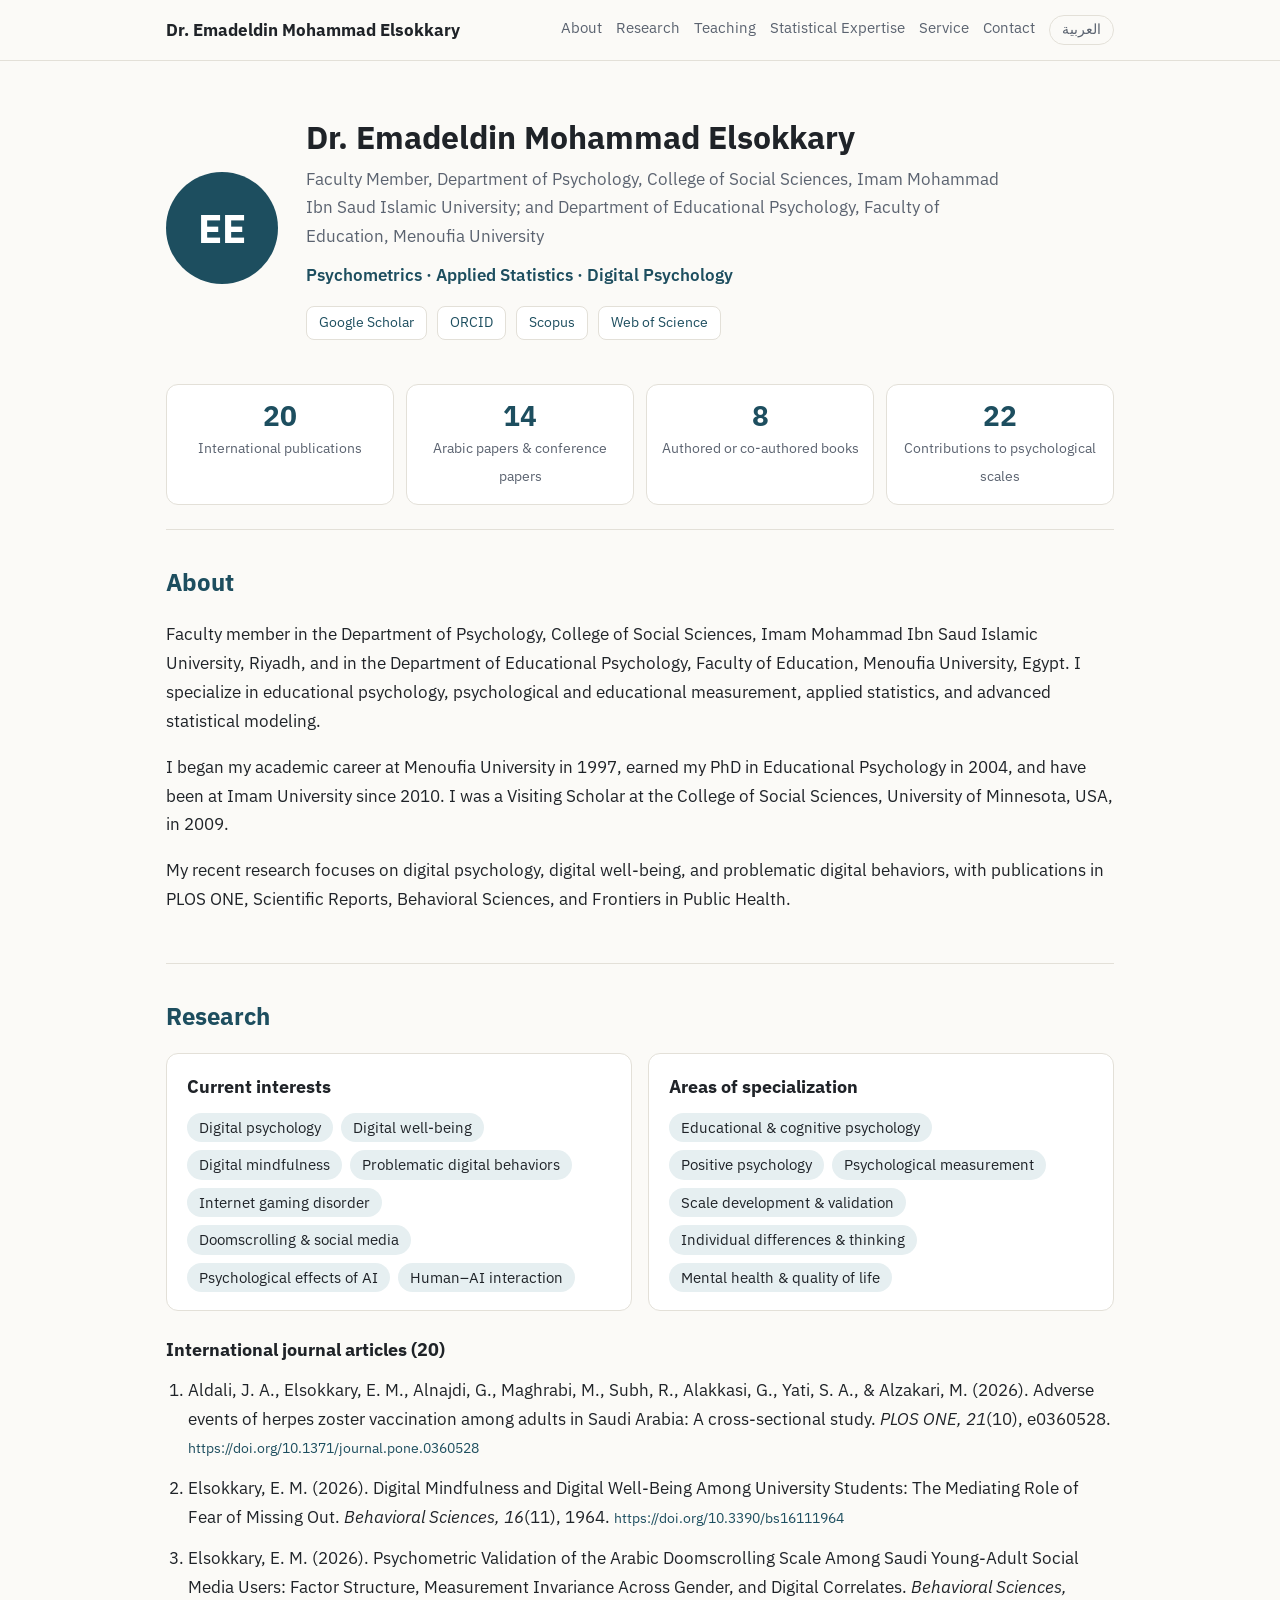
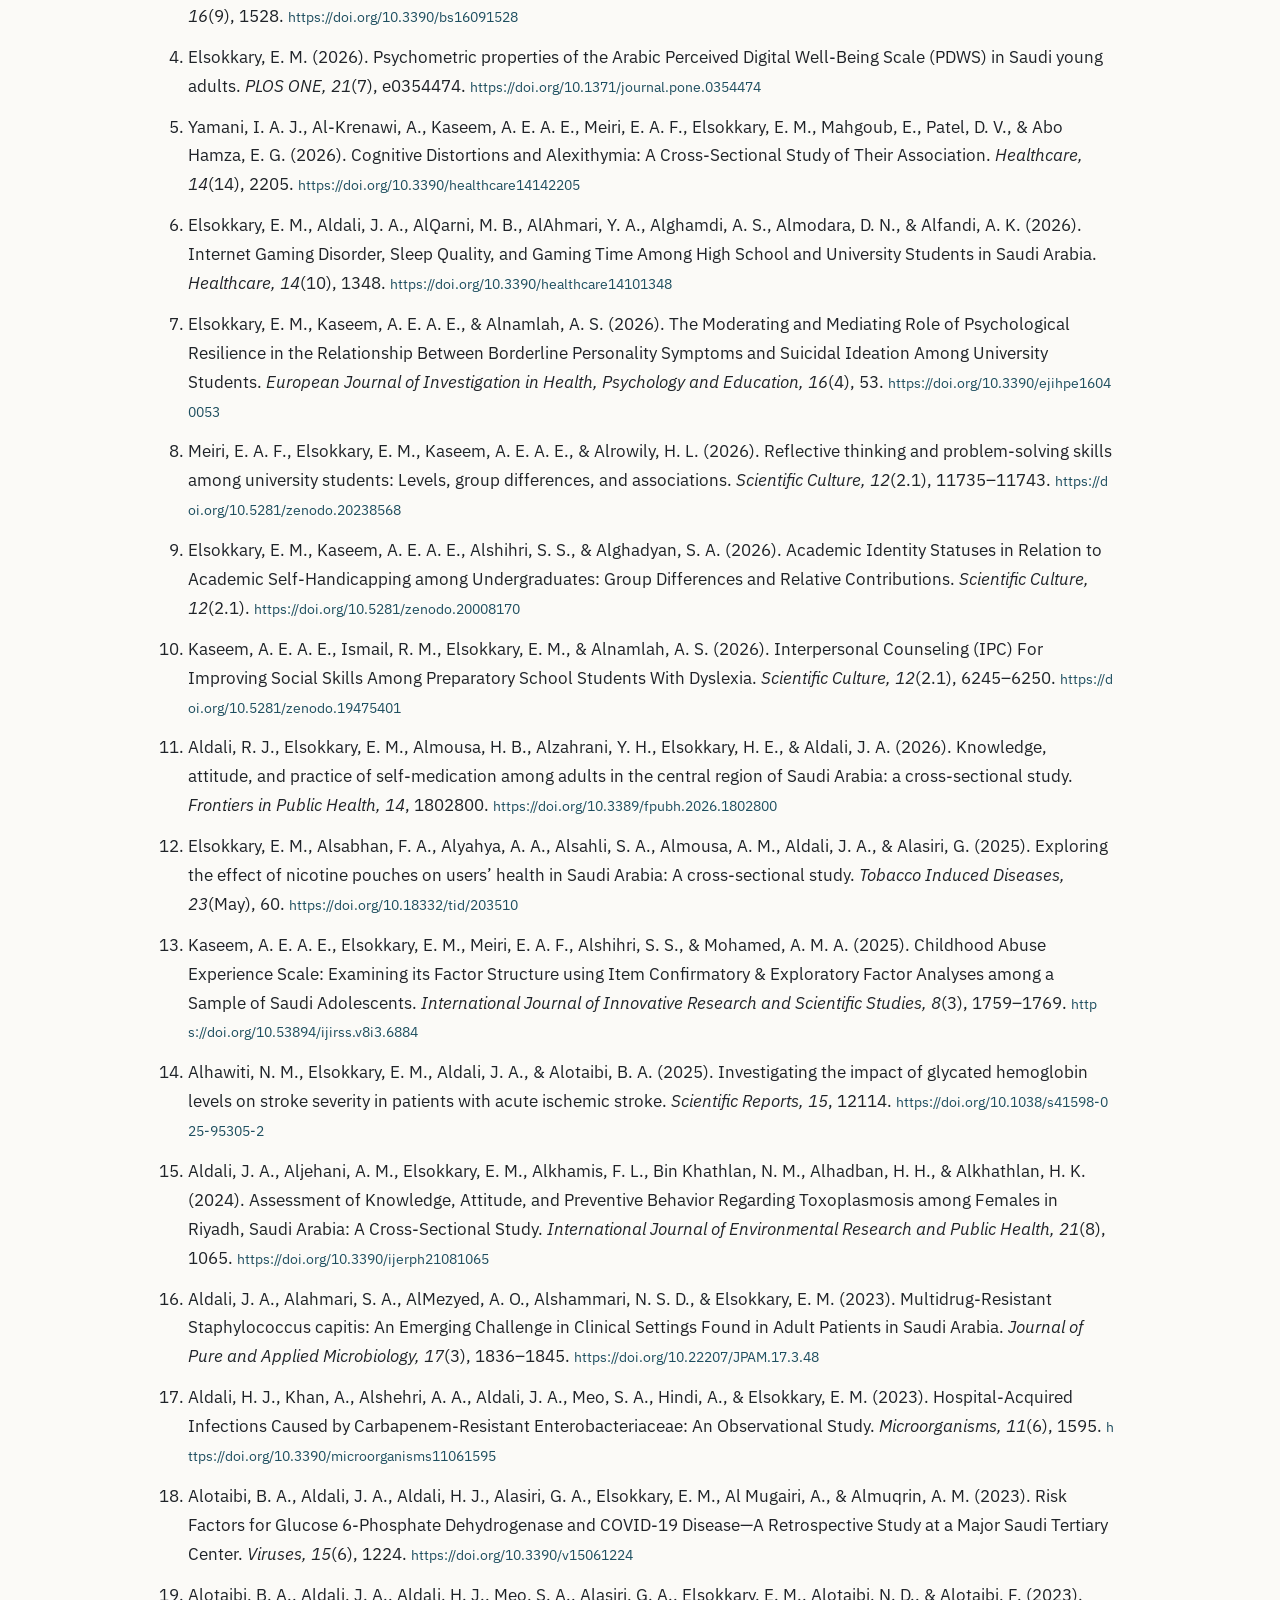
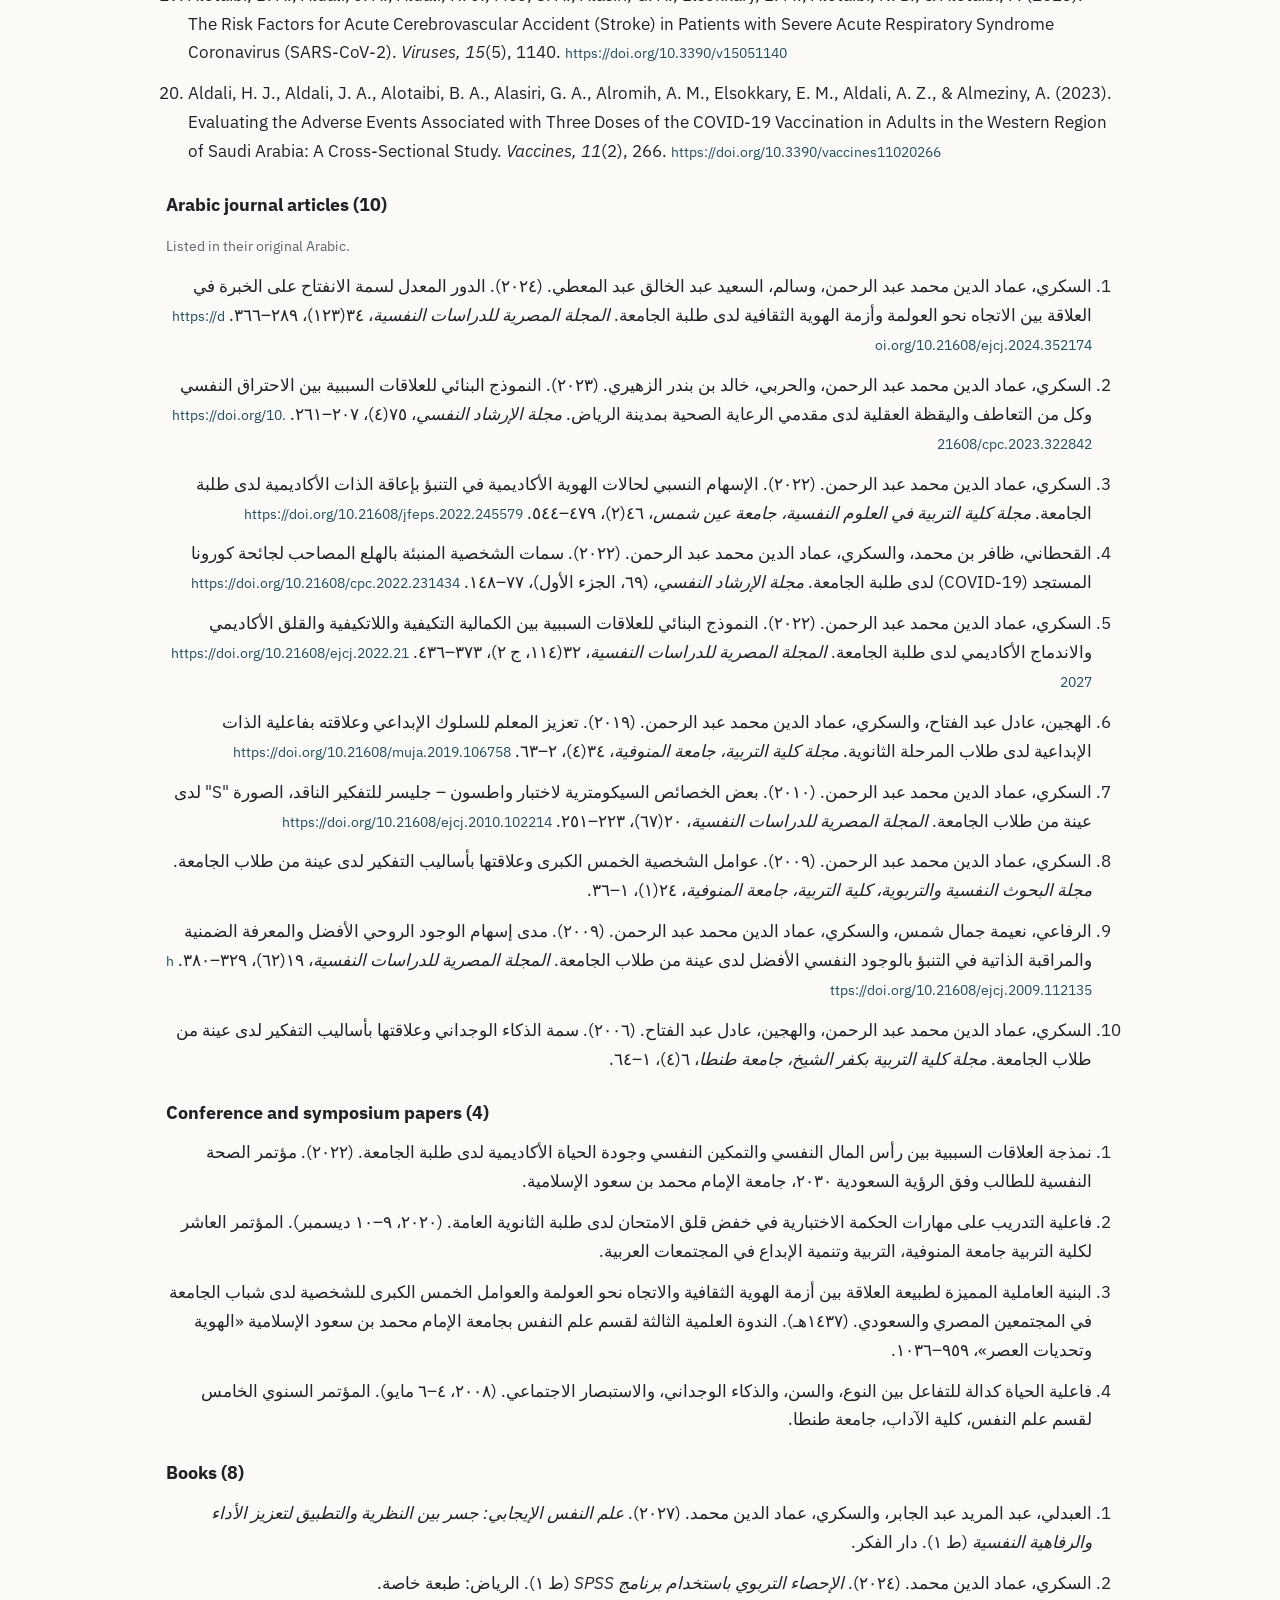
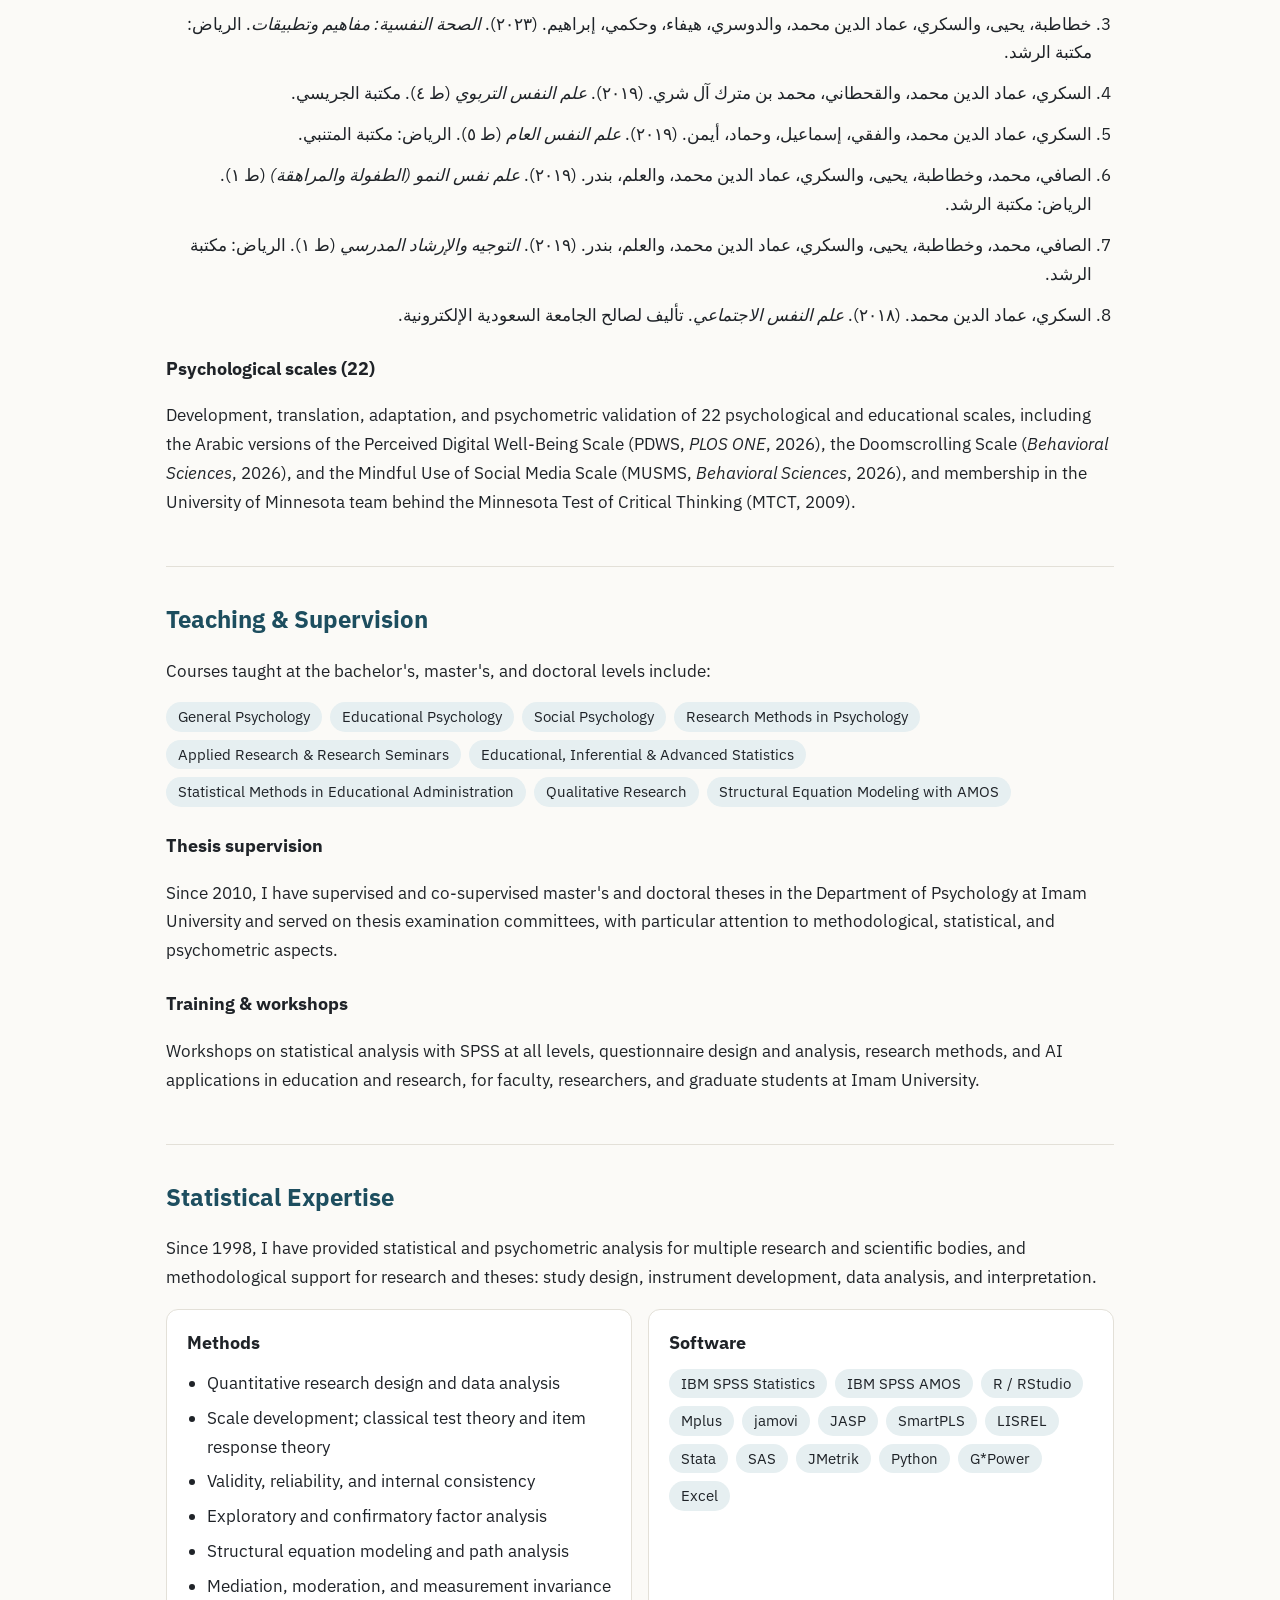
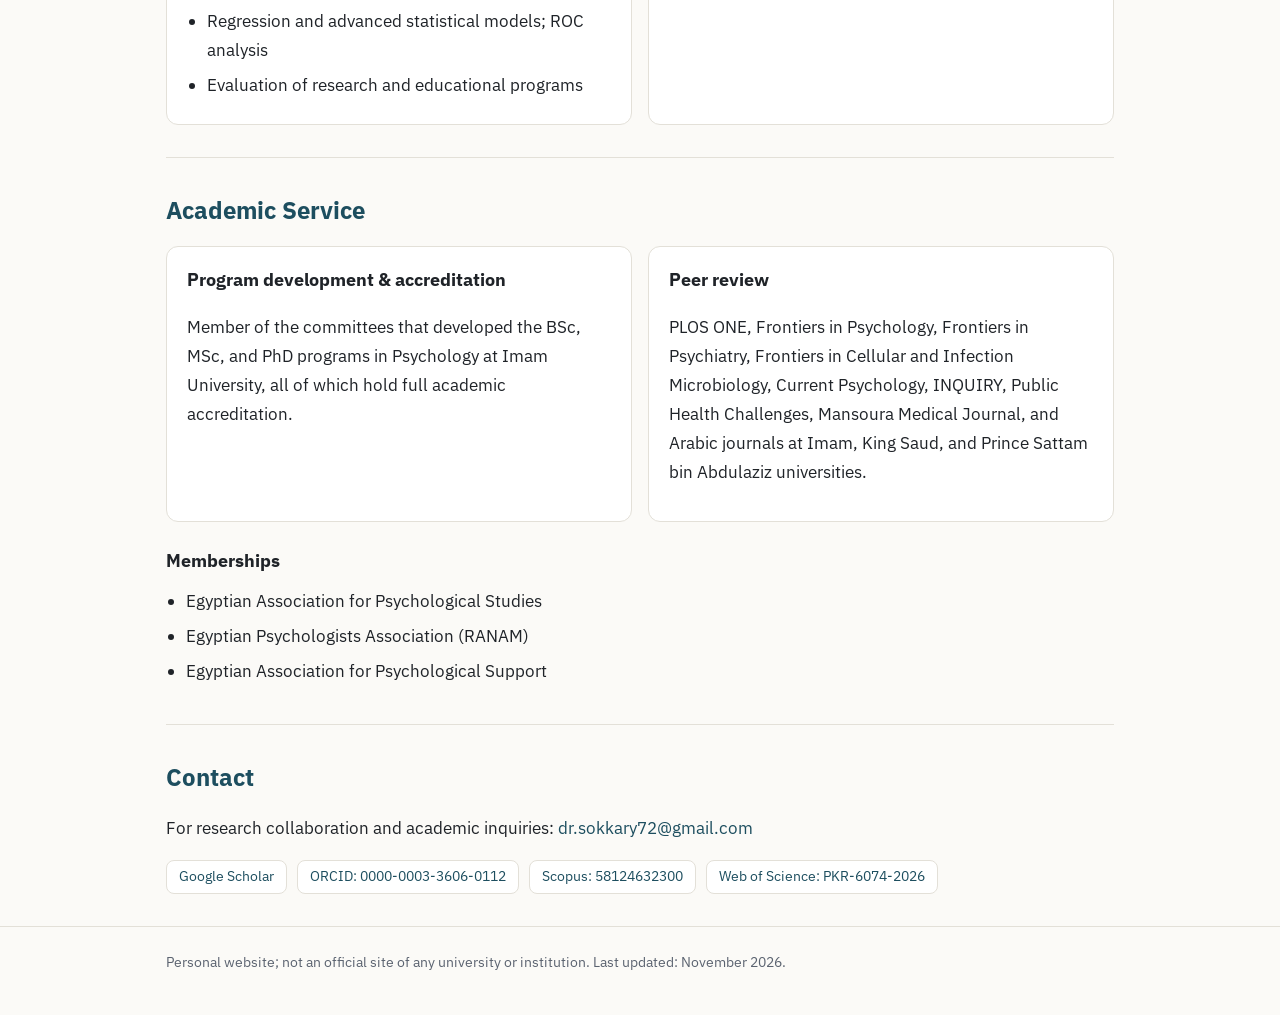
==== en/index.html @ 999bb5ce "Add files via upload" ====
<!doctype html>
<html lang="en" dir="ltr">
<head>
<meta charset="utf-8">
<meta name="viewport" content="width=device-width, initial-scale=1">
<title>Dr. Emadeldin Mohammad Elsokkary</title>
<meta name="description" content="Personal academic website of Dr. Emadeldin Mohammad Elsokkary: psychometrics, applied statistics, and digital psychology.">
<link rel="alternate" hreflang="ar" href="../">
<link rel="preconnect" href="https://fonts.googleapis.com">
<link rel="preconnect" href="https://fonts.gstatic.com" crossorigin>
<link href="https://fonts.googleapis.com/css2?family=IBM+Plex+Sans:wght@400;600;700&family=IBM+Plex+Sans+Arabic:wght@400;600;700&display=swap" rel="stylesheet">
<link rel="stylesheet" href="../assets/style.css">
</head>
<body>

<header class="site">
  <div class="wrap">
    <a class="brand" href="#">Dr. Emadeldin Mohammad Elsokkary</a>
    <nav class="main">
      <a href="#about">About</a>
      <a href="#research">Research</a>
      <a href="#teaching">Teaching</a>
      <a href="#stats">Statistical Expertise</a>
      <a href="#service">Service</a>
      <a href="#contact">Contact</a>
      <a class="lang" href="../" hreflang="ar" lang="ar">العربية</a>
    </nav>
  </div>
</header>

<main class="wrap">

<div class="hero">
  <div class="mono" aria-hidden="true">EE</div>
  <div>
    <h1>Dr. Emadeldin Mohammad Elsokkary</h1>
    <p class="role">Faculty Member, Department of Psychology, College of Social Sciences, Imam Mohammad Ibn Saud Islamic University; and Department of Educational Psychology, Faculty of Education, Menoufia University</p>
    <p class="tag">Psychometrics · Applied Statistics · Digital Psychology</p>
    <div class="ids">
      <a href="https://scholar.google.com/citations?user=4qAH4_YAAAAJ" target="_blank" rel="noopener">Google Scholar</a>
      <a href="https://orcid.org/0000-0003-3606-0112" target="_blank" rel="noopener">ORCID</a>
      <a href="https://www.scopus.com/authid/detail.uri?authorId=58124632300" target="_blank" rel="noopener">Scopus</a>
      <a href="https://www.webofscience.com/wos/author/record/PKR-6074-2026" target="_blank" rel="noopener">Web of Science</a>
    </div>
  </div>
</div>

<div class="stats">
  <div class="stat"><b>20</b><span>International publications</span></div>
  <div class="stat"><b>14</b><span>Arabic papers &amp; conference papers</span></div>
  <div class="stat"><b>8</b><span>Authored or co-authored books</span></div>
  <div class="stat"><b>22</b><span>Contributions to psychological scales</span></div>
</div>

<section id="about">
  <h2>About</h2>
  <p>Faculty member in the Department of Psychology, College of Social Sciences, Imam Mohammad Ibn Saud Islamic University, Riyadh, and in the Department of Educational Psychology, Faculty of Education, Menoufia University, Egypt. I specialize in educational psychology, psychological and educational measurement, applied statistics, and advanced statistical modeling.</p>
  <p>I began my academic career at Menoufia University in 1997, earned my PhD in Educational Psychology in 2004, and have been at Imam University since 2010. I was a Visiting Scholar at the College of Social Sciences, University of Minnesota, USA, in 2009.</p>
  <p>My recent research focuses on digital psychology, digital well-being, and problematic digital behaviors, with publications in PLOS ONE, Scientific Reports, Behavioral Sciences, and Frontiers in Public Health.</p>
</section>

<section id="research">
  <h2>Research</h2>
  <div class="grid2">
    <div class="card">
      <h3 style="margin-top:0">Current interests</h3>
      <ul class="chips">
        <li>Digital psychology</li><li>Digital well-being</li><li>Digital mindfulness</li><li>Problematic digital behaviors</li><li>Internet gaming disorder</li><li>Doomscrolling &amp; social media</li><li>Psychological effects of AI</li><li>Human–AI interaction</li>
      </ul>
    </div>
    <div class="card">
      <h3 style="margin-top:0">Areas of specialization</h3>
      <ul class="chips">
        <li>Educational &amp; cognitive psychology</li><li>Positive psychology</li><li>Psychological measurement</li><li>Scale development &amp; validation</li><li>Individual differences &amp; thinking</li><li>Mental health &amp; quality of life</li>
      </ul>
    </div>
  </div>

  <h3>International journal articles (20)</h3>
  <ol class="pubs ltr" lang="en">
    <li>Aldali, J. A., Elsokkary, E. M., Alnajdi, G., Maghrabi, M., Subh, R., Alakkasi, G., Yati, S. A., &amp; Alzakari, M. (2026). Adverse events of herpes zoster vaccination among adults in Saudi Arabia: A cross-sectional study. <i>PLOS ONE, 21</i>(10), e0360528. <a class="doi" href="https://doi.org/10.1371/journal.pone.0360528">https://doi.org/10.1371/journal.pone.0360528</a></li>
    <li>Elsokkary, E. M. (2026). Digital Mindfulness and Digital Well-Being Among University Students: The Mediating Role of Fear of Missing Out. <i>Behavioral Sciences, 16</i>(11), 1964. <a class="doi" href="https://doi.org/10.3390/bs16111964">https://doi.org/10.3390/bs16111964</a></li>
    <li>Elsokkary, E. M. (2026). Psychometric Validation of the Arabic Doomscrolling Scale Among Saudi Young-Adult Social Media Users: Factor Structure, Measurement Invariance Across Gender, and Digital Correlates. <i>Behavioral Sciences, 16</i>(9), 1528. <a class="doi" href="https://doi.org/10.3390/bs16091528">https://doi.org/10.3390/bs16091528</a></li>
    <li>Elsokkary, E. M. (2026). Psychometric properties of the Arabic Perceived Digital Well-Being Scale (PDWS) in Saudi young adults. <i>PLOS ONE, 21</i>(7), e0354474. <a class="doi" href="https://doi.org/10.1371/journal.pone.0354474">https://doi.org/10.1371/journal.pone.0354474</a></li>
    <li>Yamani, I. A. J., Al-Krenawi, A., Kaseem, A. E. A. E., Meiri, E. A. F., Elsokkary, E. M., Mahgoub, E., Patel, D. V., &amp; Abo Hamza, E. G. (2026). Cognitive Distortions and Alexithymia: A Cross-Sectional Study of Their Association. <i>Healthcare, 14</i>(14), 2205. <a class="doi" href="https://doi.org/10.3390/healthcare14142205">https://doi.org/10.3390/healthcare14142205</a></li>
    <li>Elsokkary, E. M., Aldali, J. A., AlQarni, M. B., AlAhmari, Y. A., Alghamdi, A. S., Almodara, D. N., &amp; Alfandi, A. K. (2026). Internet Gaming Disorder, Sleep Quality, and Gaming Time Among High School and University Students in Saudi Arabia. <i>Healthcare, 14</i>(10), 1348. <a class="doi" href="https://doi.org/10.3390/healthcare14101348">https://doi.org/10.3390/healthcare14101348</a></li>
    <li>Elsokkary, E. M., Kaseem, A. E. A. E., &amp; Alnamlah, A. S. (2026). The Moderating and Mediating Role of Psychological Resilience in the Relationship Between Borderline Personality Symptoms and Suicidal Ideation Among University Students. <i>European Journal of Investigation in Health, Psychology and Education, 16</i>(4), 53. <a class="doi" href="https://doi.org/10.3390/ejihpe16040053">https://doi.org/10.3390/ejihpe16040053</a></li>
    <li>Meiri, E. A. F., Elsokkary, E. M., Kaseem, A. E. A. E., &amp; Alrowily, H. L. (2026). Reflective thinking and problem-solving skills among university students: Levels, group differences, and associations. <i>Scientific Culture, 12</i>(2.1), 11735–11743. <a class="doi" href="https://doi.org/10.5281/zenodo.20238568">https://doi.org/10.5281/zenodo.20238568</a></li>
    <li>Elsokkary, E. M., Kaseem, A. E. A. E., Alshihri, S. S., &amp; Alghadyan, S. A. (2026). Academic Identity Statuses in Relation to Academic Self-Handicapping among Undergraduates: Group Differences and Relative Contributions. <i>Scientific Culture, 12</i>(2.1). <a class="doi" href="https://doi.org/10.5281/zenodo.20008170">https://doi.org/10.5281/zenodo.20008170</a></li>
    <li>Kaseem, A. E. A. E., Ismail, R. M., Elsokkary, E. M., &amp; Alnamlah, A. S. (2026). Interpersonal Counseling (IPC) For Improving Social Skills Among Preparatory School Students With Dyslexia. <i>Scientific Culture, 12</i>(2.1), 6245–6250. <a class="doi" href="https://doi.org/10.5281/zenodo.19475401">https://doi.org/10.5281/zenodo.19475401</a></li>
    <li>Aldali, R. J., Elsokkary, E. M., Almousa, H. B., Alzahrani, Y. H., Elsokkary, H. E., &amp; Aldali, J. A. (2026). Knowledge, attitude, and practice of self-medication among adults in the central region of Saudi Arabia: a cross-sectional study. <i>Frontiers in Public Health, 14</i>, 1802800. <a class="doi" href="https://doi.org/10.3389/fpubh.2026.1802800">https://doi.org/10.3389/fpubh.2026.1802800</a></li>
    <li>Elsokkary, E. M., Alsabhan, F. A., Alyahya, A. A., Alsahli, S. A., Almousa, A. M., Aldali, J. A., &amp; Alasiri, G. (2025). Exploring the effect of nicotine pouches on users’ health in Saudi Arabia: A cross-sectional study. <i>Tobacco Induced Diseases, 23</i>(May), 60. <a class="doi" href="https://doi.org/10.18332/tid/203510">https://doi.org/10.18332/tid/203510</a></li>
    <li>Kaseem, A. E. A. E., Elsokkary, E. M., Meiri, E. A. F., Alshihri, S. S., &amp; Mohamed, A. M. A. (2025). Childhood Abuse Experience Scale: Examining its Factor Structure using Item Confirmatory &amp; Exploratory Factor Analyses among a Sample of Saudi Adolescents. <i>International Journal of Innovative Research and Scientific Studies, 8</i>(3), 1759–1769. <a class="doi" href="https://doi.org/10.53894/ijirss.v8i3.6884">https://doi.org/10.53894/ijirss.v8i3.6884</a></li>
    <li>Alhawiti, N. M., Elsokkary, E. M., Aldali, J. A., &amp; Alotaibi, B. A. (2025). Investigating the impact of glycated hemoglobin levels on stroke severity in patients with acute ischemic stroke. <i>Scientific Reports, 15</i>, 12114. <a class="doi" href="https://doi.org/10.1038/s41598-025-95305-2">https://doi.org/10.1038/s41598-025-95305-2</a></li>
    <li>Aldali, J. A., Aljehani, A. M., Elsokkary, E. M., Alkhamis, F. L., Bin Khathlan, N. M., Alhadban, H. H., &amp; Alkhathlan, H. K. (2024). Assessment of Knowledge, Attitude, and Preventive Behavior Regarding Toxoplasmosis among Females in Riyadh, Saudi Arabia: A Cross-Sectional Study. <i>International Journal of Environmental Research and Public Health, 21</i>(8), 1065. <a class="doi" href="https://doi.org/10.3390/ijerph21081065">https://doi.org/10.3390/ijerph21081065</a></li>
    <li>Aldali, J. A., Alahmari, S. A., AlMezyed, A. O., Alshammari, N. S. D., &amp; Elsokkary, E. M. (2023). Multidrug-Resistant Staphylococcus capitis: An Emerging Challenge in Clinical Settings Found in Adult Patients in Saudi Arabia. <i>Journal of Pure and Applied Microbiology, 17</i>(3), 1836–1845. <a class="doi" href="https://doi.org/10.22207/JPAM.17.3.48">https://doi.org/10.22207/JPAM.17.3.48</a></li>
    <li>Aldali, H. J., Khan, A., Alshehri, A. A., Aldali, J. A., Meo, S. A., Hindi, A., &amp; Elsokkary, E. M. (2023). Hospital-Acquired Infections Caused by Carbapenem-Resistant Enterobacteriaceae: An Observational Study. <i>Microorganisms, 11</i>(6), 1595. <a class="doi" href="https://doi.org/10.3390/microorganisms11061595">https://doi.org/10.3390/microorganisms11061595</a></li>
    <li>Alotaibi, B. A., Aldali, J. A., Aldali, H. J., Alasiri, G. A., Elsokkary, E. M., Al Mugairi, A., &amp; Almuqrin, A. M. (2023). Risk Factors for Glucose 6-Phosphate Dehydrogenase and COVID-19 Disease—A Retrospective Study at a Major Saudi Tertiary Center. <i>Viruses, 15</i>(6), 1224. <a class="doi" href="https://doi.org/10.3390/v15061224">https://doi.org/10.3390/v15061224</a></li>
    <li>Alotaibi, B. A., Aldali, J. A., Aldali, H. J., Meo, S. A., Alasiri, G. A., Elsokkary, E. M., Alotaibi, N. D., &amp; Alotaibi, F. (2023). The Risk Factors for Acute Cerebrovascular Accident (Stroke) in Patients with Severe Acute Respiratory Syndrome Coronavirus (SARS-CoV-2). <i>Viruses, 15</i>(5), 1140. <a class="doi" href="https://doi.org/10.3390/v15051140">https://doi.org/10.3390/v15051140</a></li>
    <li>Aldali, H. J., Aldali, J. A., Alotaibi, B. A., Alasiri, G. A., Alromih, A. M., Elsokkary, E. M., Aldali, A. Z., &amp; Almeziny, A. (2023). Evaluating the Adverse Events Associated with Three Doses of the COVID-19 Vaccination in Adults in the Western Region of Saudi Arabia: A Cross-Sectional Study. <i>Vaccines, 11</i>(2), 266. <a class="doi" href="https://doi.org/10.3390/vaccines11020266">https://doi.org/10.3390/vaccines11020266</a></li>
  </ol>

  <h3>Arabic journal articles (10)</h3>
  <p class="note">Listed in their original Arabic.</p>
  <ol class="pubs rtl" lang="ar" dir="rtl">
    <li>السكري، عماد الدين محمد عبد الرحمن، وسالم، السعيد عبد الخالق عبد المعطي. (٢٠٢٤). الدور المعدل لسمة الانفتاح على الخبرة في العلاقة بين الاتجاه نحو العولمة وأزمة الهوية الثقافية لدى طلبة الجامعة. <i>المجلة المصرية للدراسات النفسية</i>، ٣٤(١٢٣)، ٢٨٩–٣٦٦. <a class="doi" href="https://doi.org/10.21608/ejcj.2024.352174">https://doi.org/10.21608/ejcj.2024.352174</a></li>
    <li>السكري، عماد الدين محمد عبد الرحمن، والحربي، خالد بن بندر الزهيري. (٢٠٢٣). النموذج البنائي للعلاقات السببية بين الاحتراق النفسي وكل من التعاطف واليقظة العقلية لدى مقدمي الرعاية الصحية بمدينة الرياض. <i>مجلة الإرشاد النفسي</i>، ٧٥(٤)، ٢٠٧–٢٦١. <a class="doi" href="https://doi.org/10.21608/cpc.2023.322842">https://doi.org/10.21608/cpc.2023.322842</a></li>
    <li>السكري، عماد الدين محمد عبد الرحمن. (٢٠٢٢). الإسهام النسبي لحالات الهوية الأكاديمية في التنبؤ بإعاقة الذات الأكاديمية لدى طلبة الجامعة. <i>مجلة كلية التربية في العلوم النفسية، جامعة عين شمس</i>، ٤٦(٢)، ٤٧٩–٥٤٤. <a class="doi" href="https://doi.org/10.21608/jfeps.2022.245579">https://doi.org/10.21608/jfeps.2022.245579</a></li>
    <li>القحطاني، ظافر بن محمد، والسكري، عماد الدين محمد عبد الرحمن. (٢٠٢٢). سمات الشخصية المنبئة بالهلع المصاحب لجائحة كورونا المستجد (COVID-19) لدى طلبة الجامعة. <i>مجلة الإرشاد النفسي</i>، (٦٩، الجزء الأول)، ٧٧–١٤٨. <a class="doi" href="https://doi.org/10.21608/cpc.2022.231434">https://doi.org/10.21608/cpc.2022.231434</a></li>
    <li>السكري، عماد الدين محمد عبد الرحمن. (٢٠٢٢). النموذج البنائي للعلاقات السببية بين الكمالية التكيفية واللاتكيفية والقلق الأكاديمي والاندماج الأكاديمي لدى طلبة الجامعة. <i>المجلة المصرية للدراسات النفسية</i>، ٣٢(١١٤، ج ٢)، ٣٧٣–٤٣٦. <a class="doi" href="https://doi.org/10.21608/ejcj.2022.212027">https://doi.org/10.21608/ejcj.2022.212027</a></li>
    <li>الهجين، عادل عبد الفتاح، والسكري، عماد الدين محمد عبد الرحمن. (٢٠١٩). تعزيز المعلم للسلوك الإبداعي وعلاقته بفاعلية الذات الإبداعية لدى طلاب المرحلة الثانوية. <i>مجلة كلية التربية، جامعة المنوفية</i>، ٣٤(٤)، ٢–٦٣. <a class="doi" href="https://doi.org/10.21608/muja.2019.106758">https://doi.org/10.21608/muja.2019.106758</a></li>
    <li>السكري، عماد الدين محمد عبد الرحمن. (٢٠١٠). بعض الخصائص السيكومترية لاختبار واطسون – جليسر للتفكير الناقد، الصورة "S" لدى عينة من طلاب الجامعة. <i>المجلة المصرية للدراسات النفسية</i>، ٢٠(٦٧)، ٢٢٣–٢٥١. <a class="doi" href="https://doi.org/10.21608/ejcj.2010.102214">https://doi.org/10.21608/ejcj.2010.102214</a></li>
    <li>السكري، عماد الدين محمد عبد الرحمن. (٢٠٠٩). عوامل الشخصية الخمس الكبرى وعلاقتها بأساليب التفكير لدى عينة من طلاب الجامعة. <i>مجلة البحوث النفسية والتربوية، كلية التربية، جامعة المنوفية</i>، ٢٤(١)، ١–٣٦.</li>
    <li>الرفاعي، نعيمة جمال شمس، والسكري، عماد الدين محمد عبد الرحمن. (٢٠٠٩). مدى إسهام الوجود الروحي الأفضل والمعرفة الضمنية والمراقبة الذاتية في التنبؤ بالوجود النفسي الأفضل لدى عينة من طلاب الجامعة. <i>المجلة المصرية للدراسات النفسية</i>، ١٩(٦٢)، ٣٢٩–٣٨٠. <a class="doi" href="https://doi.org/10.21608/ejcj.2009.112135">https://doi.org/10.21608/ejcj.2009.112135</a></li>
    <li>السكري، عماد الدين محمد عبد الرحمن، والهجين، عادل عبد الفتاح. (٢٠٠٦). سمة الذكاء الوجداني وعلاقتها بأساليب التفكير لدى عينة من طلاب الجامعة. <i>مجلة كلية التربية بكفر الشيخ، جامعة طنطا</i>، ٦(٤)، ١–٦٤.</li>
  </ol>

  <h3>Conference and symposium papers (4)</h3>
  <ol class="pubs rtl" lang="ar" dir="rtl">
    <li>نمذجة العلاقات السببية بين رأس المال النفسي والتمكين النفسي وجودة الحياة الأكاديمية لدى طلبة الجامعة. (٢٠٢٢). مؤتمر الصحة النفسية للطالب وفق الرؤية السعودية ٢٠٣٠، جامعة الإمام محمد بن سعود الإسلامية.</li>
    <li>فاعلية التدريب على مهارات الحكمة الاختبارية في خفض قلق الامتحان لدى طلبة الثانوية العامة. (٢٠٢٠، ٩–١٠ ديسمبر). المؤتمر العاشر لكلية التربية جامعة المنوفية، التربية وتنمية الإبداع في المجتمعات العربية.</li>
    <li>البنية العاملية المميزة لطبيعة العلاقة بين أزمة الهوية الثقافية والاتجاه نحو العولمة والعوامل الخمس الكبرى للشخصية لدى شباب الجامعة في المجتمعين المصري والسعودي. (١٤٣٧هـ). الندوة العلمية الثالثة لقسم علم النفس بجامعة الإمام محمد بن سعود الإسلامية «الهوية وتحديات العصر»، ٩٥٩–١٠٣٦.</li>
    <li>فاعلية الحياة كدالة للتفاعل بين النوع، والسن، والذكاء الوجداني، والاستبصار الاجتماعي. (٢٠٠٨، ٤–٦ مايو). المؤتمر السنوي الخامس لقسم علم النفس، كلية الآداب، جامعة طنطا.</li>
  </ol>

  <h3>Books (8)</h3>
  <ol class="pubs rtl" lang="ar" dir="rtl">
    <li>العبدلي، عبد المريد عبد الجابر، والسكري، عماد الدين محمد. (٢٠٢٧). <i>علم النفس الإيجابي: جسر بين النظرية والتطبيق لتعزيز الأداء والرفاهية النفسية</i> (ط ١). دار الفكر.</li>
    <li>السكري، عماد الدين محمد. (٢٠٢٤). <i>الإحصاء التربوي باستخدام برنامج SPSS</i> (ط ١). الرياض: طبعة خاصة.</li>
    <li>خطاطبة، يحيى، والسكري، عماد الدين محمد، والدوسري، هيفاء، وحكمي، إبراهيم. (٢٠٢٣). <i>الصحة النفسية: مفاهيم وتطبيقات</i>. الرياض: مكتبة الرشد.</li>
    <li>السكري، عماد الدين محمد، والقحطاني، محمد بن مترك آل شري. (٢٠١٩). <i>علم النفس التربوي</i> (ط ٤). مكتبة الجريسي.</li>
    <li>السكري، عماد الدين محمد، والفقي، إسماعيل، وحماد، أيمن. (٢٠١٩). <i>علم النفس العام</i> (ط ٥). الرياض: مكتبة المتنبي.</li>
    <li>الصافي، محمد، وخطاطبة، يحيى، والسكري، عماد الدين محمد، والعلم، بندر. (٢٠١٩). <i>علم نفس النمو (الطفولة والمراهقة)</i> (ط ١). الرياض: مكتبة الرشد.</li>
    <li>الصافي، محمد، وخطاطبة، يحيى، والسكري، عماد الدين محمد، والعلم، بندر. (٢٠١٩). <i>التوجيه والإرشاد المدرسي</i> (ط ١). الرياض: مكتبة الرشد.</li>
    <li>السكري، عماد الدين محمد. (٢٠١٨). <i>علم النفس الاجتماعي</i>. تأليف لصالح الجامعة السعودية الإلكترونية.</li>
  </ol>

  <h3>Psychological scales (22)</h3>
  <p>Development, translation, adaptation, and psychometric validation of 22 psychological and educational scales, including the Arabic versions of the Perceived Digital Well-Being Scale (PDWS, <i>PLOS ONE</i>, 2026), the Doomscrolling Scale (<i>Behavioral Sciences</i>, 2026), and the Mindful Use of Social Media Scale (MUSMS, <i>Behavioral Sciences</i>, 2026), and membership in the University of Minnesota team behind the Minnesota Test of Critical Thinking (MTCT, 2009).</p>
</section>

<section id="teaching">
  <h2>Teaching &amp; Supervision</h2>
  <p>Courses taught at the bachelor's, master's, and doctoral levels include:</p>
  <ul class="chips">
    <li>General Psychology</li><li>Educational Psychology</li><li>Social Psychology</li><li>Research Methods in Psychology</li><li>Applied Research &amp; Research Seminars</li><li>Educational, Inferential &amp; Advanced Statistics</li><li>Statistical Methods in Educational Administration</li><li>Qualitative Research</li><li>Structural Equation Modeling with AMOS</li>
  </ul>
  <h3>Thesis supervision</h3>
  <p>Since 2010, I have supervised and co-supervised master's and doctoral theses in the Department of Psychology at Imam University and served on thesis examination committees, with particular attention to methodological, statistical, and psychometric aspects.</p>
  <h3>Training &amp; workshops</h3>
  <p>Workshops on statistical analysis with SPSS at all levels, questionnaire design and analysis, research methods, and AI applications in education and research, for faculty, researchers, and graduate students at Imam University.</p>
</section>

<section id="stats">
  <h2>Statistical Expertise</h2>
  <p>Since 1998, I have provided statistical and psychometric analysis for multiple research and scientific bodies, and methodological support for research and theses: study design, instrument development, data analysis, and interpretation.</p>
  <div class="grid2">
    <div class="card">
      <h3 style="margin-top:0">Methods</h3>
      <ul class="plain">
        <li>Quantitative research design and data analysis</li>
        <li>Scale development; classical test theory and item response theory</li>
        <li>Validity, reliability, and internal consistency</li>
        <li>Exploratory and confirmatory factor analysis</li>
        <li>Structural equation modeling and path analysis</li>
        <li>Mediation, moderation, and measurement invariance</li>
        <li>Regression and advanced statistical models; ROC analysis</li>
        <li>Evaluation of research and educational programs</li>
      </ul>
    </div>
    <div class="card">
      <h3 style="margin-top:0">Software</h3>
      <ul class="chips">
        <li>IBM SPSS Statistics</li><li>IBM SPSS AMOS</li><li>R / RStudio</li><li>Mplus</li><li>jamovi</li><li>JASP</li><li>SmartPLS</li><li>LISREL</li><li>Stata</li><li>SAS</li><li>JMetrik</li><li>Python</li><li>G*Power</li><li>Excel</li>
      </ul>
    </div>
  </div>
</section>

<section id="service">
  <h2>Academic Service</h2>
  <div class="grid2">
    <div class="card">
      <h3 style="margin-top:0">Program development &amp; accreditation</h3>
      <p>Member of the committees that developed the BSc, MSc, and PhD programs in Psychology at Imam University, all of which hold full academic accreditation.</p>
    </div>
    <div class="card">
      <h3 style="margin-top:0">Peer review</h3>
      <p>PLOS ONE, Frontiers in Psychology, Frontiers in Psychiatry, Frontiers in Cellular and Infection Microbiology, Current Psychology, INQUIRY, Public Health Challenges, Mansoura Medical Journal, and Arabic journals at Imam, King Saud, and Prince Sattam bin Abdulaziz universities.</p>
    </div>
  </div>
  <h3>Memberships</h3>
  <ul class="plain">
    <li>Egyptian Association for Psychological Studies</li>
    <li>Egyptian Psychologists Association (RANAM)</li>
    <li>Egyptian Association for Psychological Support</li>
  </ul>
</section>

<section id="contact">
  <h2>Contact</h2>
  <p>For research collaboration and academic inquiries: <a href="mailto:dr.sokkary72@gmail.com">dr.sokkary72@gmail.com</a></p>
  <div class="ids">
    <a href="https://scholar.google.com/citations?user=4qAH4_YAAAAJ" target="_blank" rel="noopener">Google Scholar</a>
    <a href="https://orcid.org/0000-0003-3606-0112" target="_blank" rel="noopener">ORCID: 0000-0003-3606-0112</a>
    <a href="https://www.scopus.com/authid/detail.uri?authorId=58124632300" target="_blank" rel="noopener">Scopus: 58124632300</a>
    <a href="https://www.webofscience.com/wos/author/record/PKR-6074-2026" target="_blank" rel="noopener">Web of Science: PKR-6074-2026</a>
  </div>
</section>

</main>

<footer>
  <div class="wrap">Personal website; not an official site of any university or institution. Last updated: November 2026.</div>
</footer>

</body>
</html>
---- assets/style.css ----
:root {
  --bg: #fbfaf7;
  --surface: #ffffff;
  --text: #1f2328;
  --muted: #5b6370;
  --accent: #1d4e5f;
  --accent-soft: #e6eff1;
  --border: #e3e0d8;
  --max: 980px;
}
@media (prefers-color-scheme: dark) {
  :root:not([data-theme="light"]) {
    --bg: #14181b;
    --surface: #1b2024;
    --text: #e7e9ea;
    --muted: #a3abb3;
    --accent: #7fb7c6;
    --accent-soft: #22323a;
    --border: #2c3338;
  }
}
* { box-sizing: border-box; }
html { scroll-behavior: smooth; }
body {
  margin: 0;
  background: var(--bg);
  color: var(--text);
  font-family: "IBM Plex Sans Arabic", "Segoe UI", Tahoma, sans-serif;
  line-height: 1.85;
  font-size: 17px;
}
html[lang="en"] body { font-family: "IBM Plex Sans", "Segoe UI", sans-serif; line-height: 1.7; }
a { color: var(--accent); text-decoration: none; }
a:hover { text-decoration: underline; }
.wrap { max-width: var(--max); margin: 0 auto; padding: 0 16px; }

/* header */
header.site {
  position: sticky; top: 0; z-index: 10;
  background: color-mix(in srgb, var(--bg) 92%, transparent);
  backdrop-filter: blur(6px);
  border-bottom: 1px solid var(--border);
}
header.site .wrap { display: flex; align-items: center; gap: 16px; min-height: 60px; flex-wrap: wrap; }
.brand { font-weight: 700; color: var(--text); }
nav.main { display: flex; gap: 14px; flex-wrap: wrap; font-size: 15px; margin-inline-start: auto; }
nav.main a { color: var(--muted); }
nav.main a:hover { color: var(--accent); }
.lang { border: 1px solid var(--border); border-radius: 999px; padding: 2px 12px; font-size: 14px; }

/* hero */
.hero { padding: 56px 0 36px; display: flex; gap: 28px; align-items: center; flex-wrap: wrap; }
.mono {
  width: 112px; height: 112px; border-radius: 50%;
  background: var(--accent); color: #fff; display: grid; place-items: center;
  font-size: 40px; font-weight: 700; flex: none;
}
.hero h1 { margin: 0 0 6px; font-size: 32px; line-height: 1.3; }
.hero .role { margin: 0; color: var(--muted); max-width: 720px; }
.hero .tag { margin: 10px 0 0; font-weight: 600; color: var(--accent); }
.ids { display: flex; gap: 10px; flex-wrap: wrap; margin-top: 16px; }
.ids a { border: 1px solid var(--border); background: var(--surface); border-radius: 8px; padding: 4px 12px; font-size: 14px; }

/* stats */
.stats { display: grid; grid-template-columns: repeat(4, 1fr); gap: 12px; margin: 8px 0 24px; }
.stat { background: var(--surface); border: 1px solid var(--border); border-radius: 12px; padding: 14px; text-align: center; }
.stat b { display: block; font-size: 28px; color: var(--accent); line-height: 1.2; }
.stat span { font-size: 14px; color: var(--muted); }
@media (max-width: 640px) { .stats { grid-template-columns: repeat(2, 1fr); } .hero h1 { font-size: 26px; } }

/* sections */
section { padding: 32px 0; border-top: 1px solid var(--border); scroll-margin-top: 70px; }
section h2 { font-size: 24px; margin: 0 0 16px; color: var(--accent); }
section h3 { font-size: 18px; margin: 24px 0 10px; }
.card { background: var(--surface); border: 1px solid var(--border); border-radius: 12px; padding: 18px 20px; }
.grid2 { display: grid; grid-template-columns: 1fr 1fr; gap: 16px; }
@media (max-width: 720px) { .grid2 { grid-template-columns: 1fr; } }
.chips { display: flex; flex-wrap: wrap; gap: 8px; padding: 0; margin: 0; list-style: none; }
.chips li { background: var(--accent-soft); border-radius: 999px; padding: 2px 12px; font-size: 15px; }

/* publications */
ol.pubs { padding-inline-start: 22px; margin: 0; }
ol.pubs li { margin-bottom: 12px; }
ol.pubs li .doi { font-size: 14px; word-break: break-all; }
.ltr { direction: ltr; text-align: left; }
.rtl { direction: rtl; text-align: right; }
ol.pubs.ltr { padding-inline-start: 0; padding-left: 22px; }

/* tables */
.tbl { width: 100%; border-collapse: collapse; font-size: 15px; }
.tbl th, .tbl td { border-bottom: 1px solid var(--border); padding: 8px 6px; text-align: start; vertical-align: top; }
.tbl th { color: var(--muted); font-weight: 600; }
.tbl-wrap { overflow-x: auto; }

ul.plain { padding-inline-start: 20px; margin: 0; }
ul.plain li { margin-bottom: 6px; }
.note { color: var(--muted); font-size: 14px; }

footer { border-top: 1px solid var(--border); padding: 24px 0 40px; color: var(--muted); font-size: 14px; }
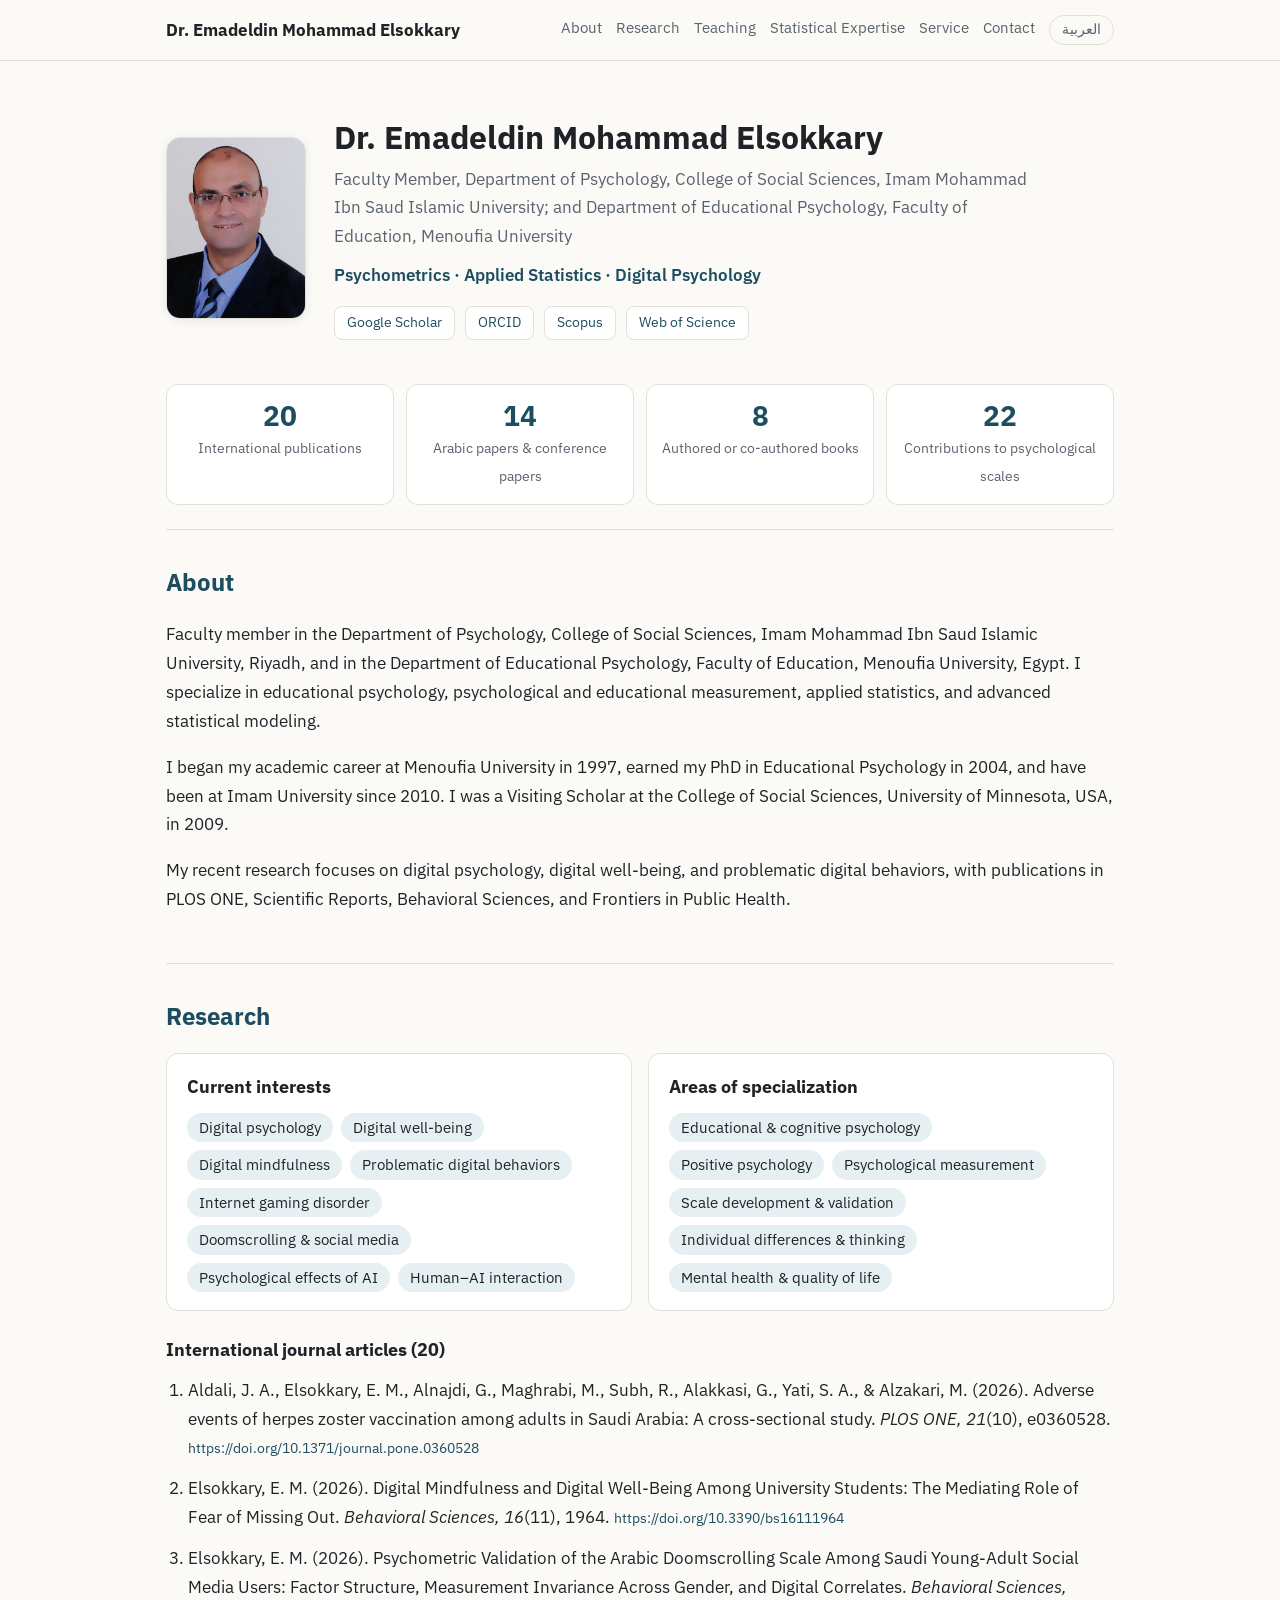
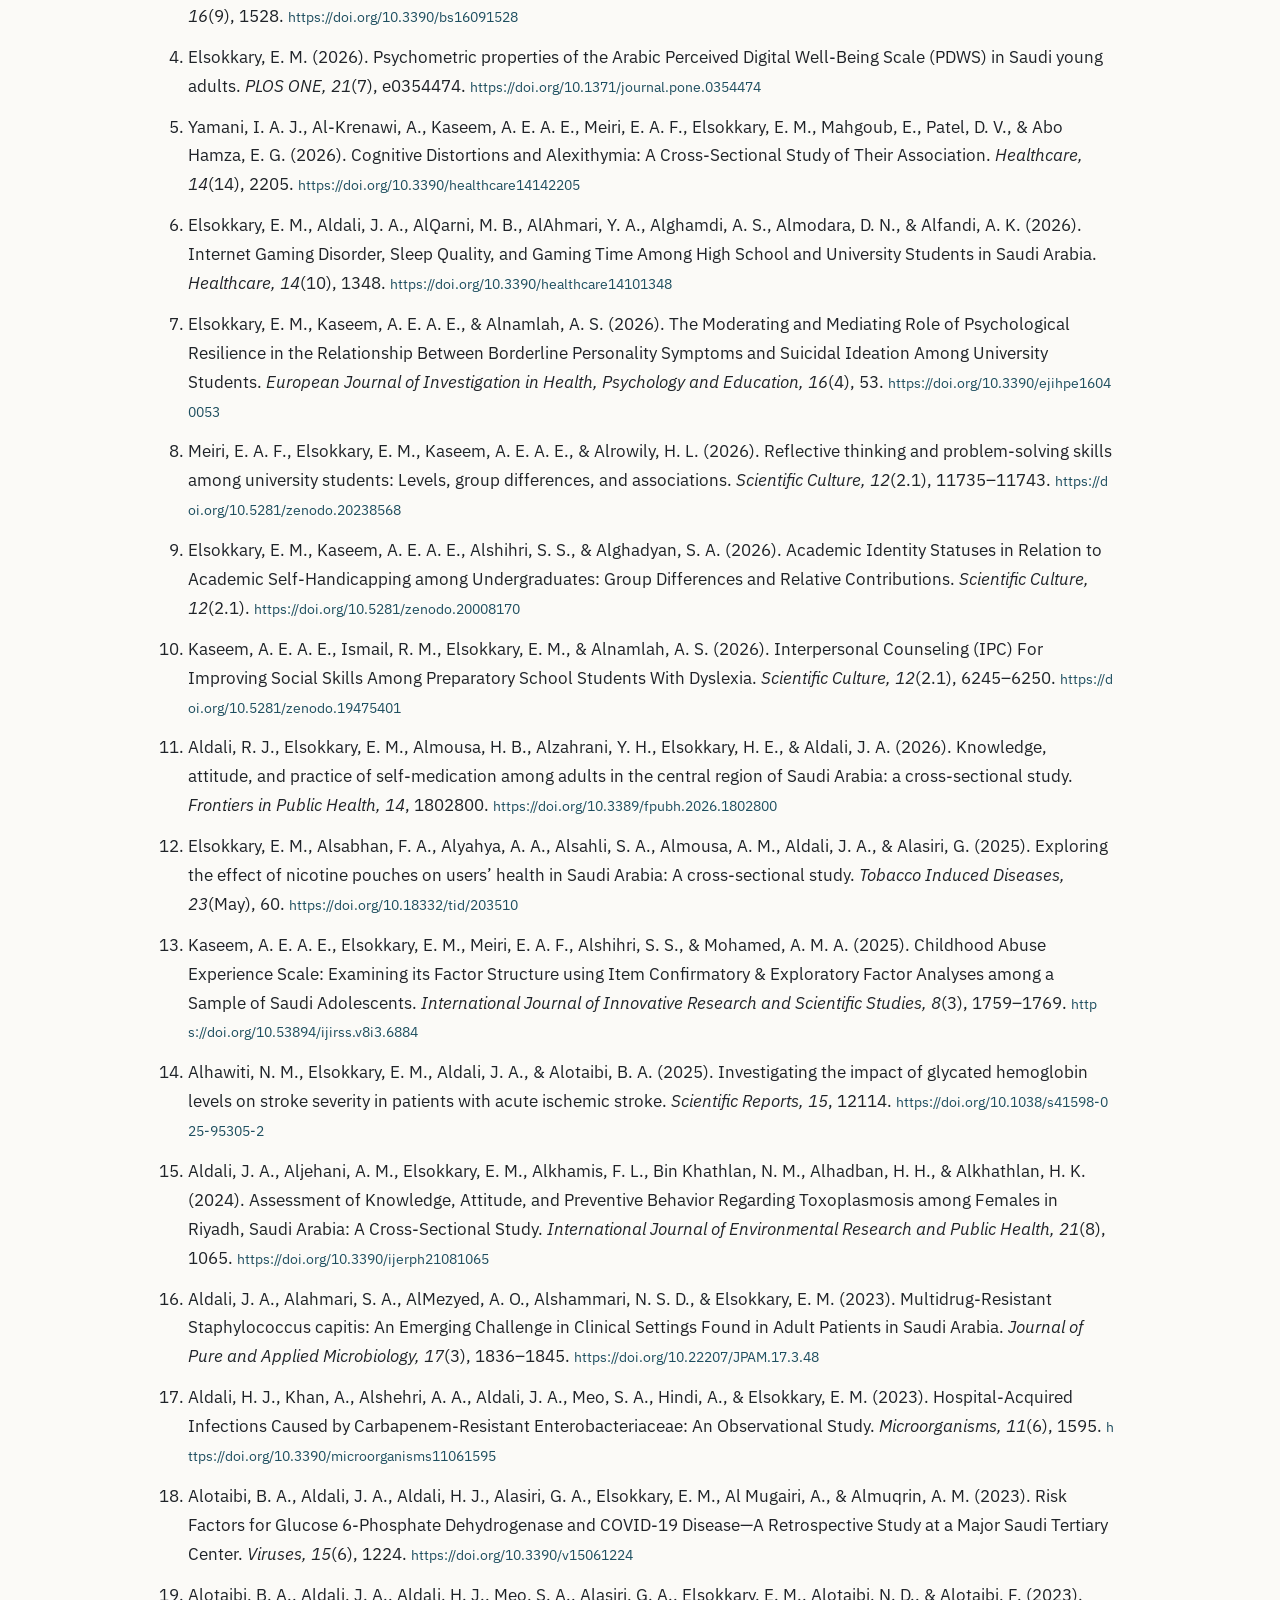
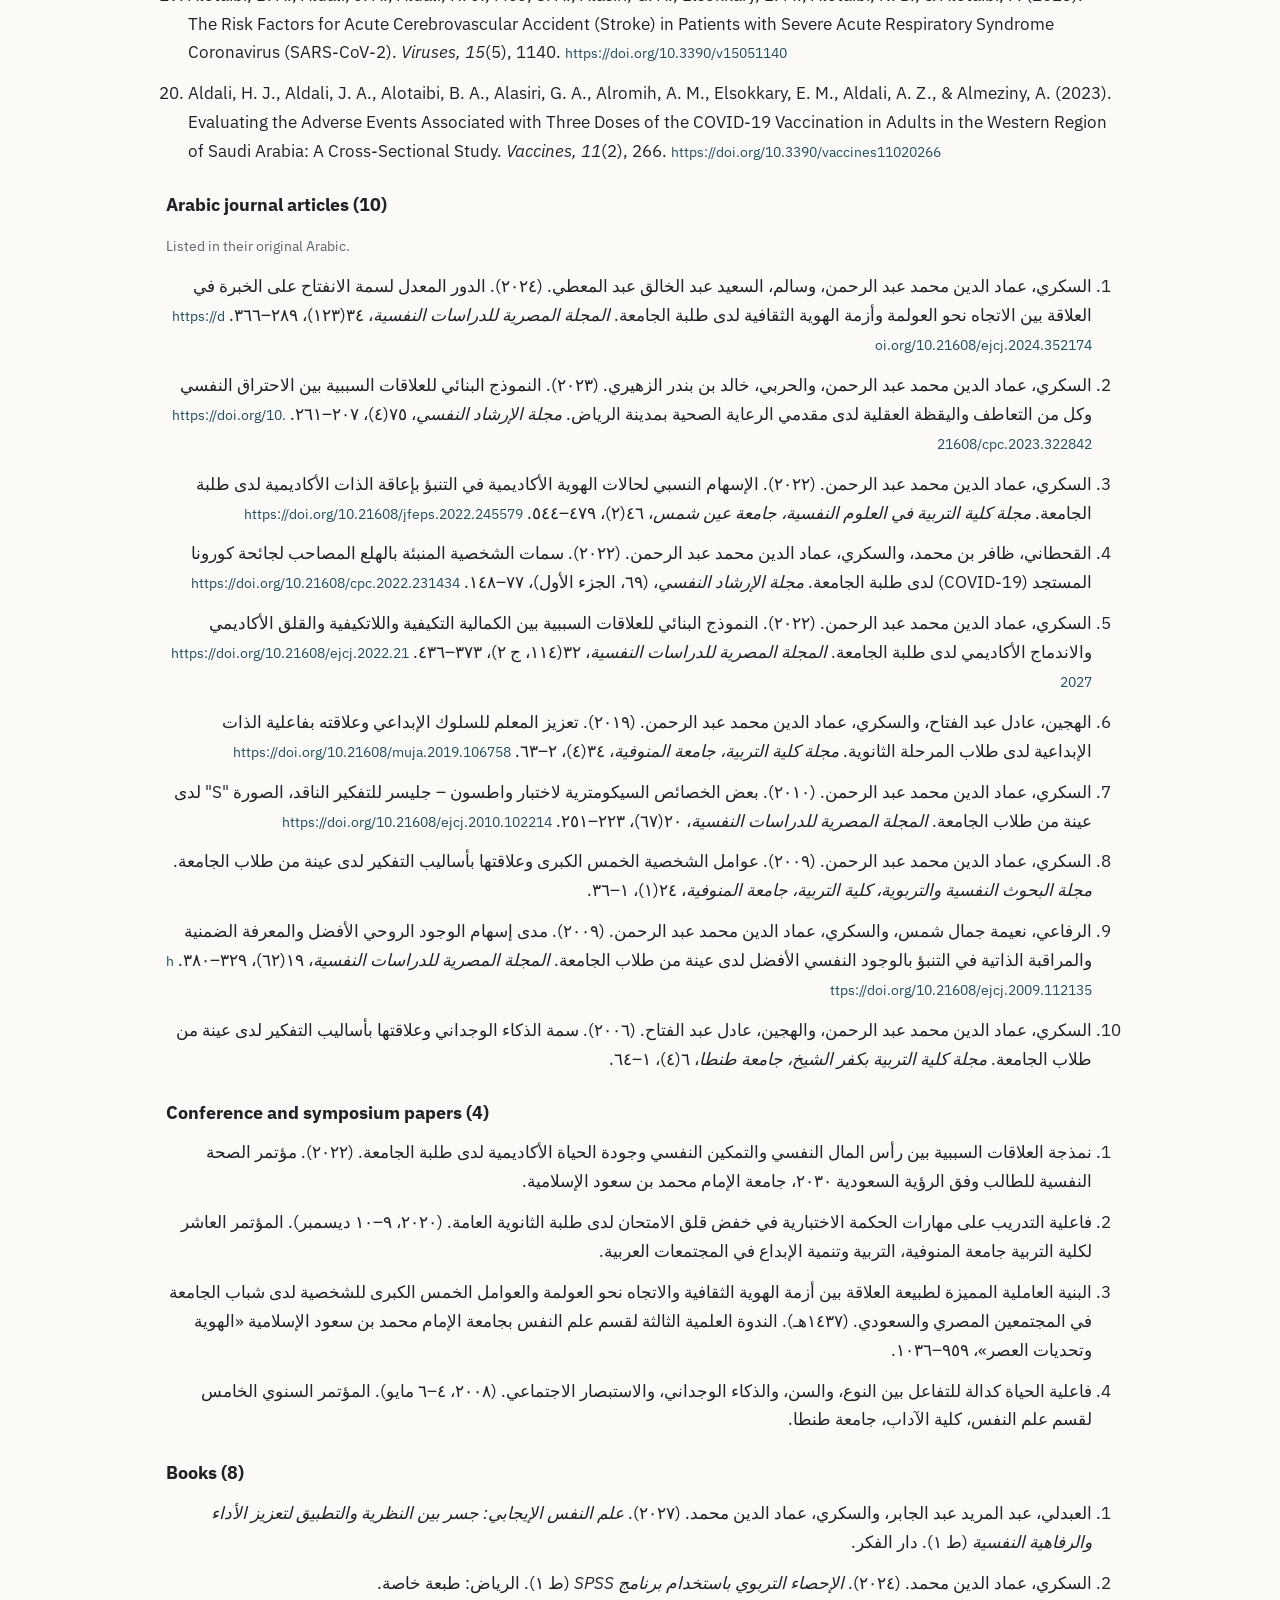
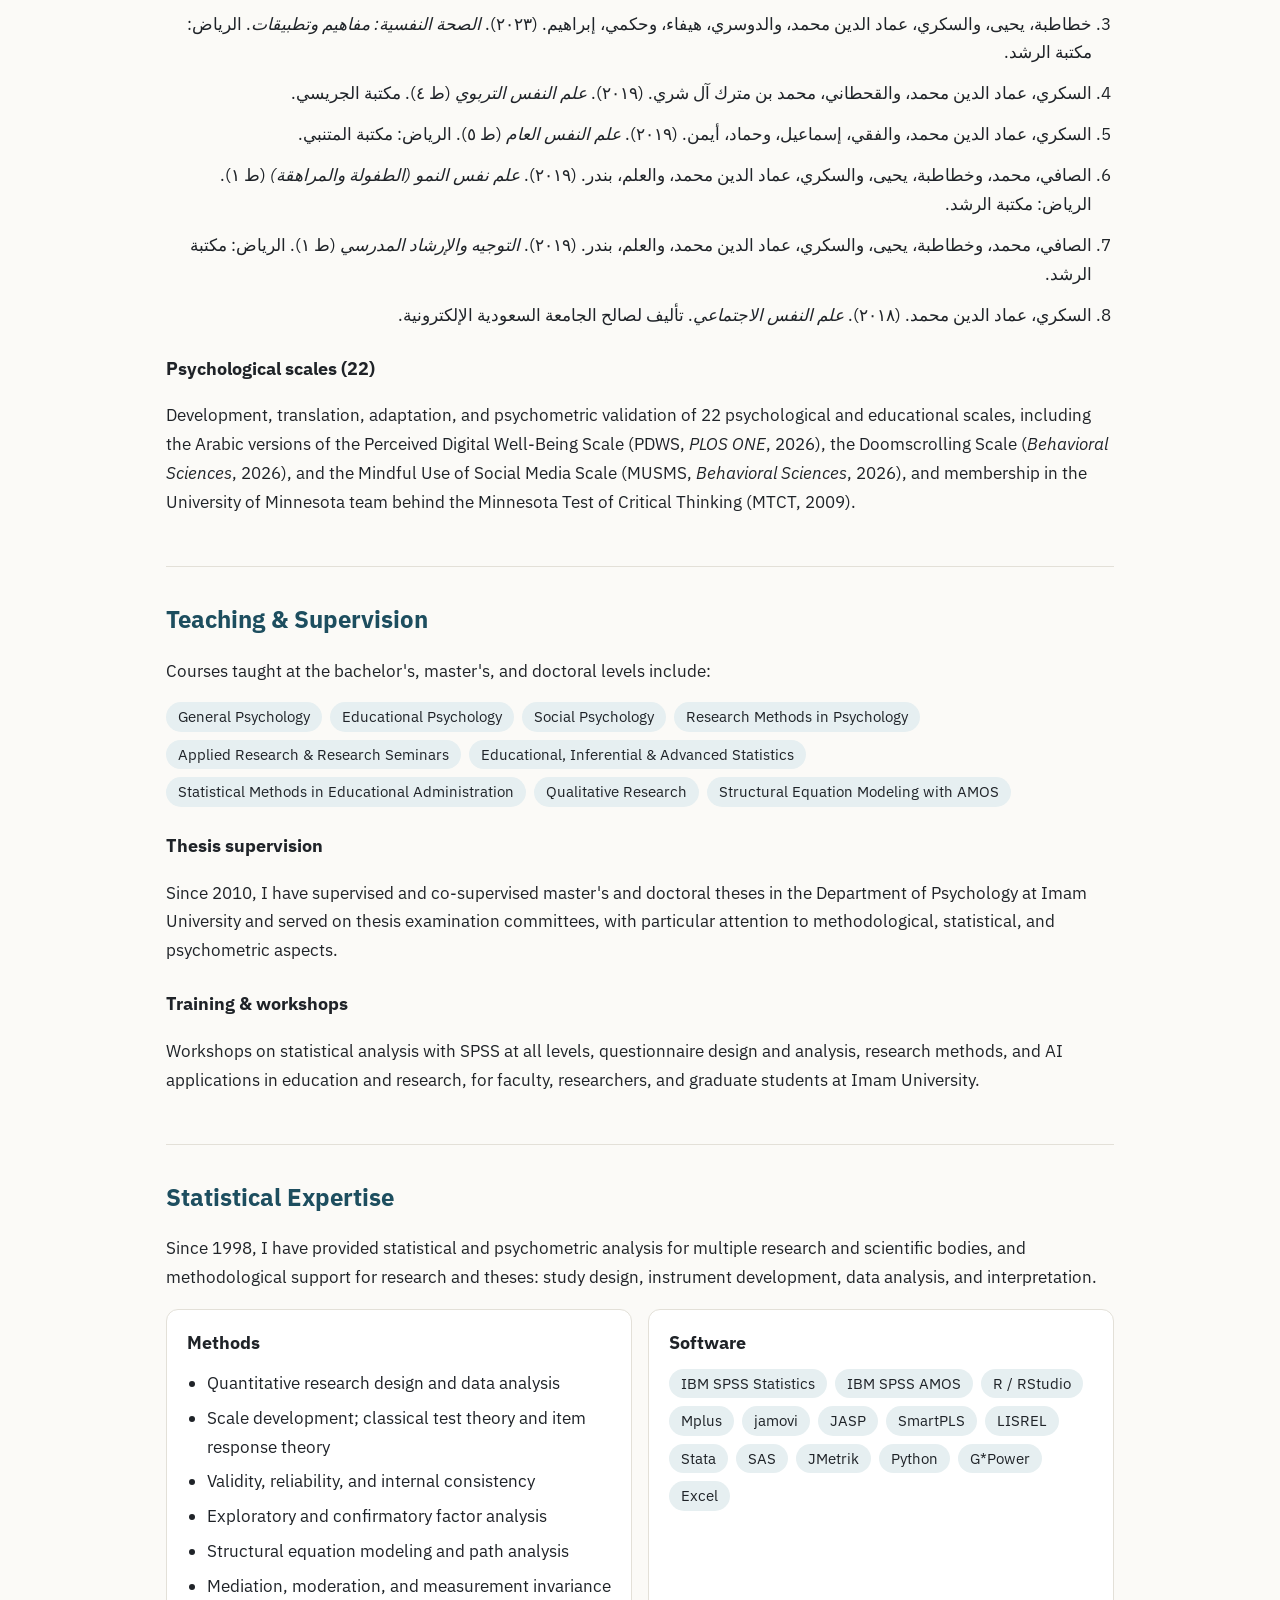
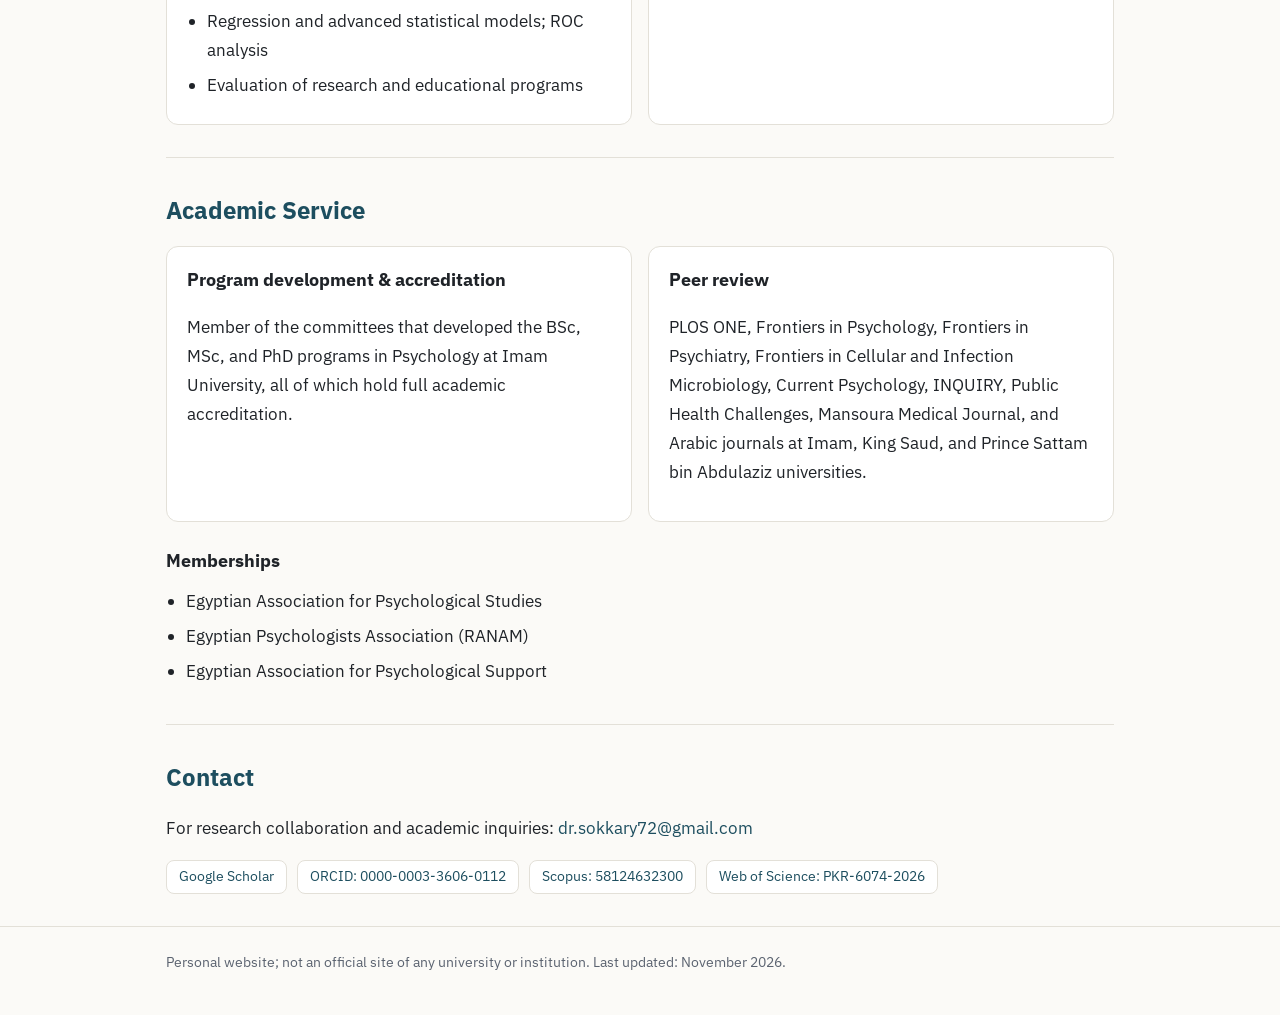
==== commit 9586e33a: "Add files via upload" ====
--- a/en/index.html
+++ b/en/index.html
@@ -31,7 +31,7 @@
 <main class="wrap">
 
 <div class="hero">
-  <div class="mono" aria-hidden="true">EE</div>
+  <img class="photo" src="../assets/photo.jpg" alt="Dr. Emadeldin Mohammad Elsokkary" width="140" height="182">
   <div>
     <h1>Dr. Emadeldin Mohammad Elsokkary</h1>
     <p class="role">Faculty Member, Department of Psychology, College of Social Sciences, Imam Mohammad Ibn Saud Islamic University; and Department of Educational Psychology, Faculty of Education, Menoufia University</p>
--- a/assets/style.css
+++ b/assets/style.css
@@ -55,6 +55,11 @@
   background: var(--accent); color: #fff; display: grid; place-items: center;
   font-size: 40px; font-weight: 700; flex: none;
 }
+.photo {
+  width: 140px; height: 182px; object-fit: cover; object-position: center top;
+  border-radius: 14px; border: 1px solid var(--border); flex: none;
+  box-shadow: 0 2px 10px rgba(0,0,0,.08);
+}
 .hero h1 { margin: 0 0 6px; font-size: 32px; line-height: 1.3; }
 .hero .role { margin: 0; color: var(--muted); max-width: 720px; }
 .hero .tag { margin: 10px 0 0; font-weight: 600; color: var(--accent); }
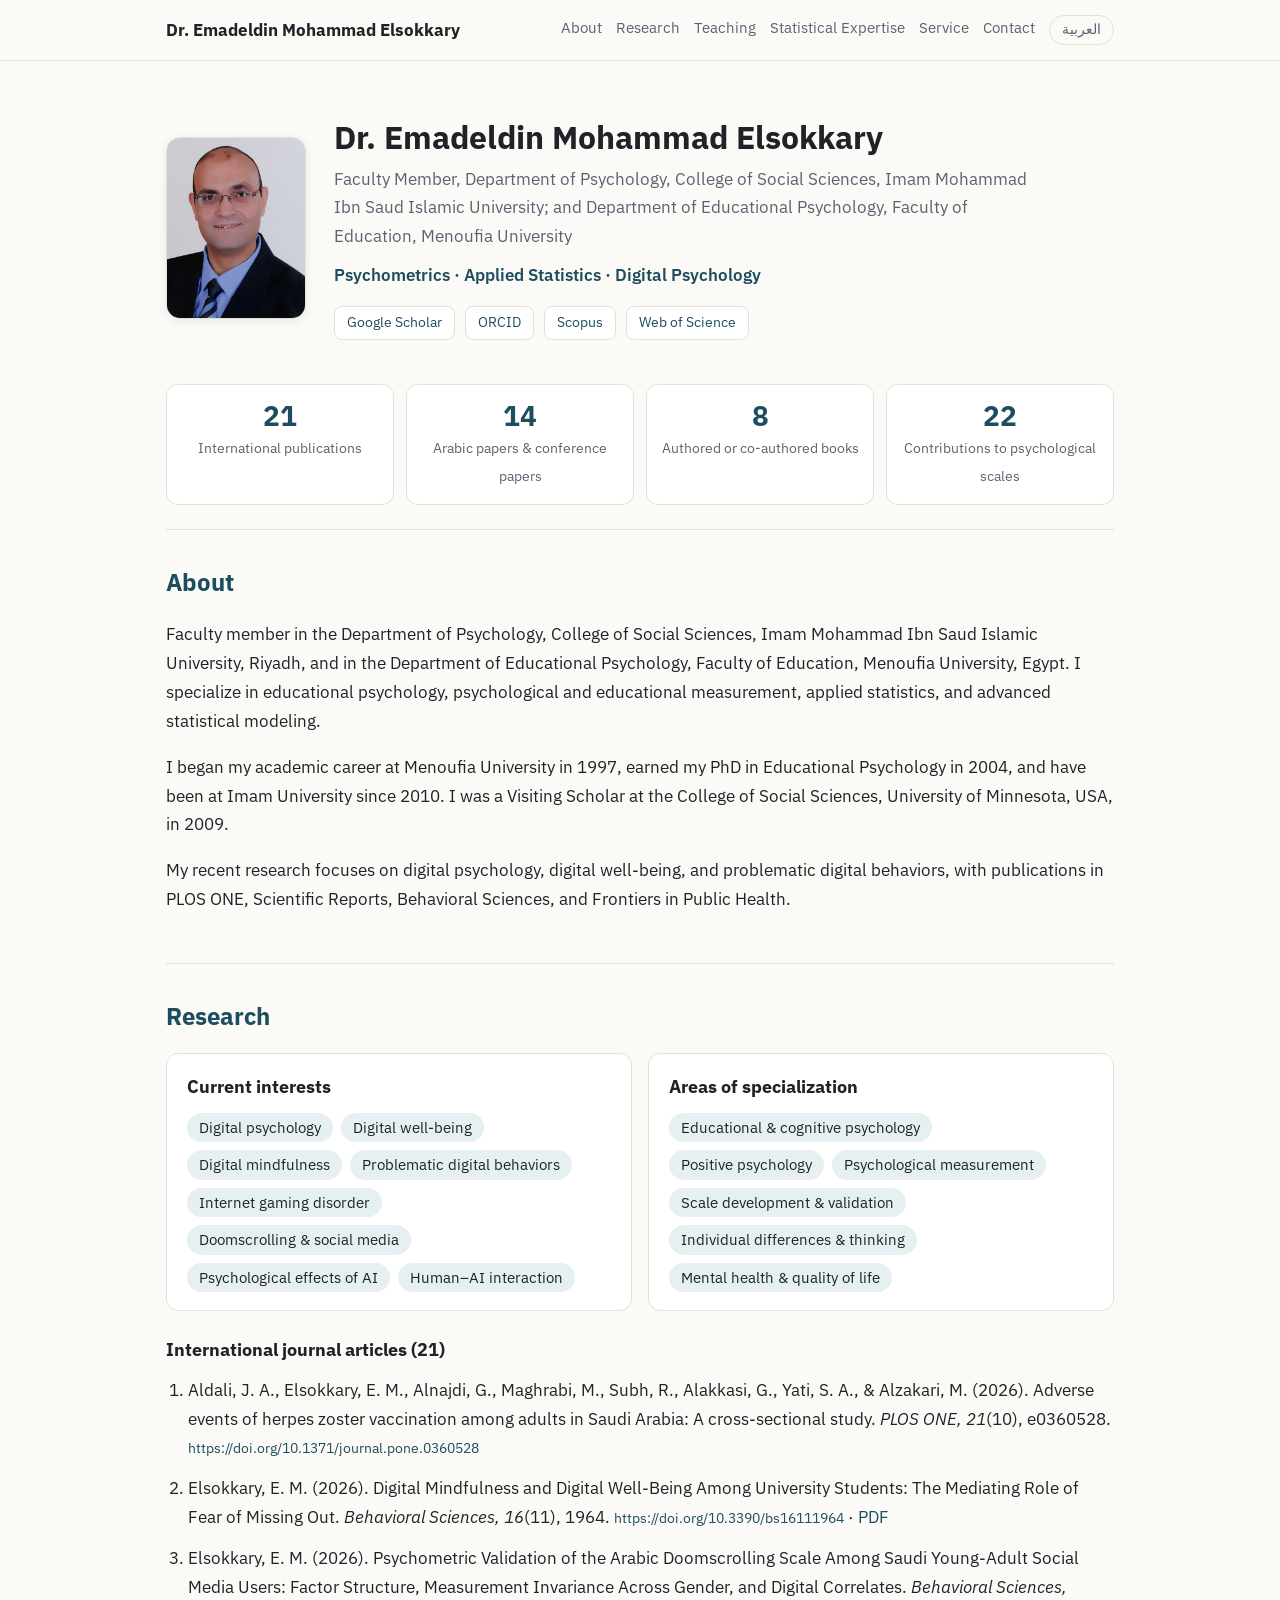
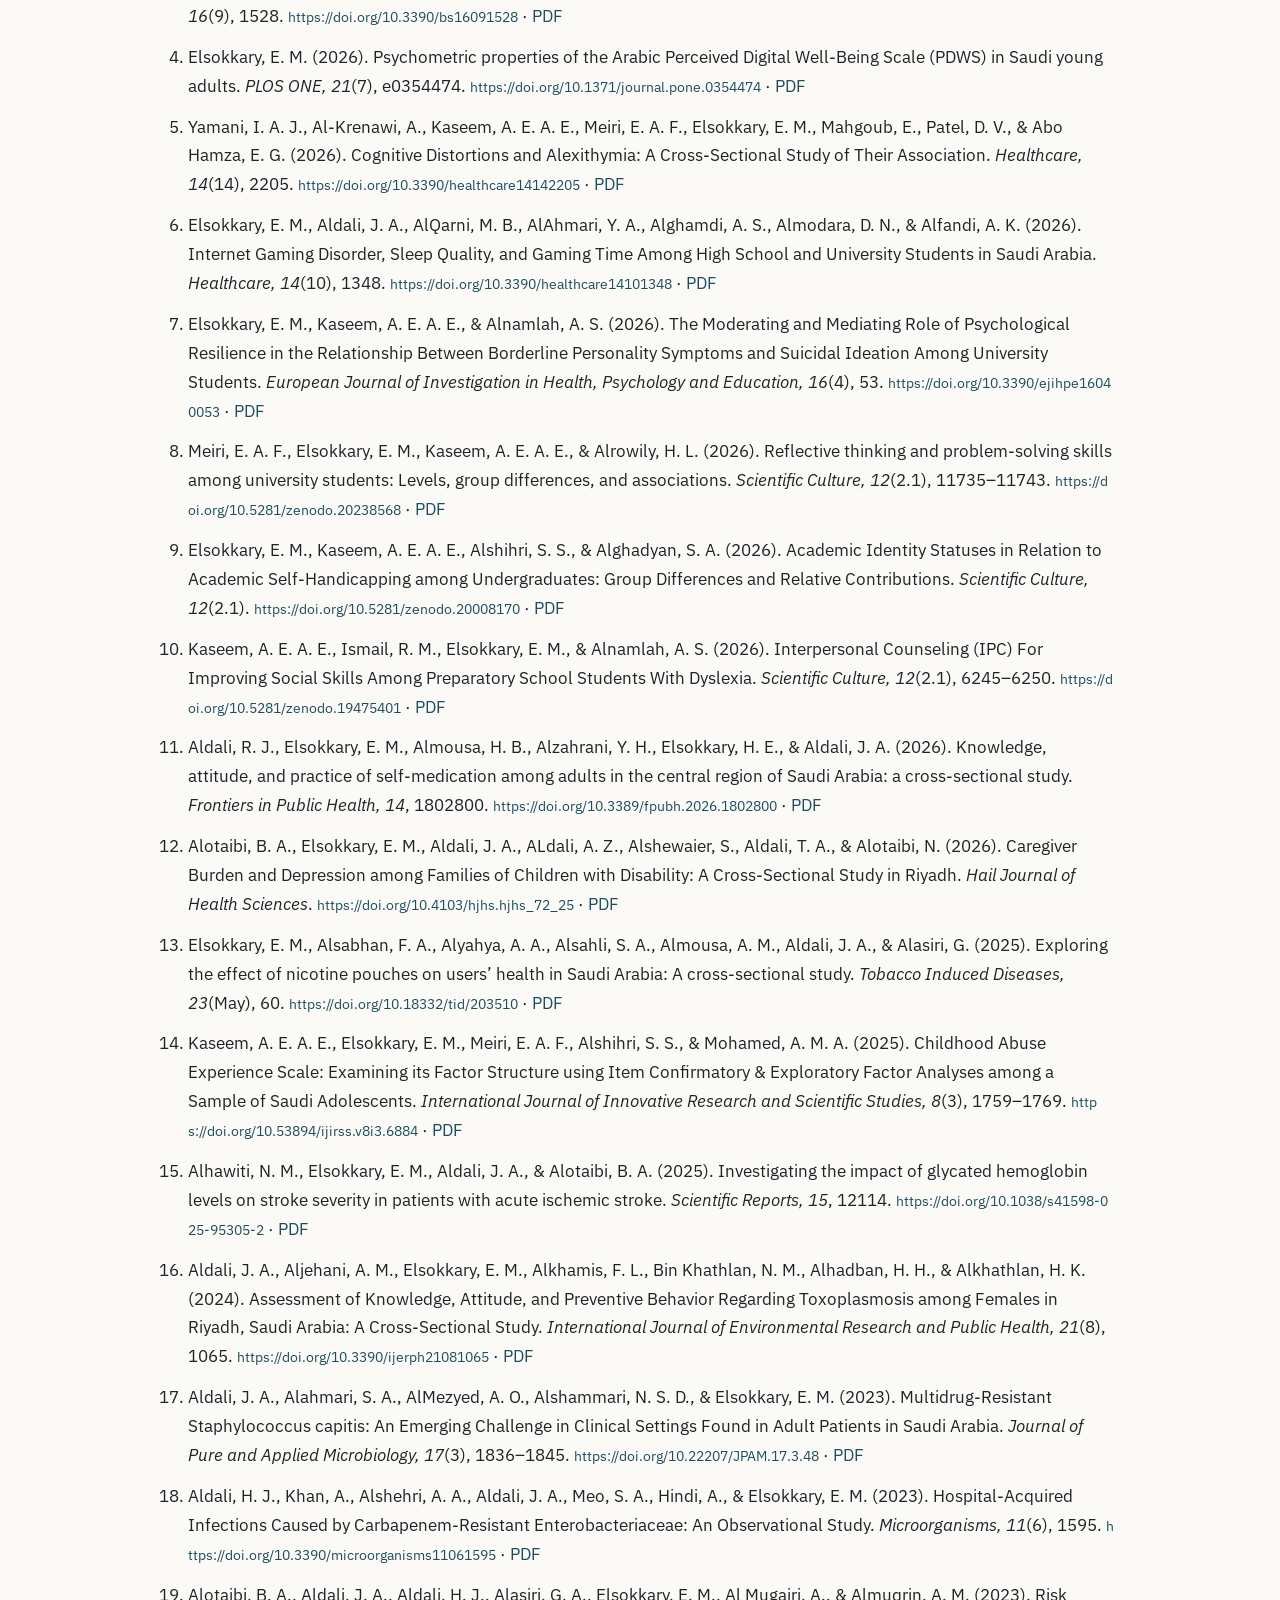
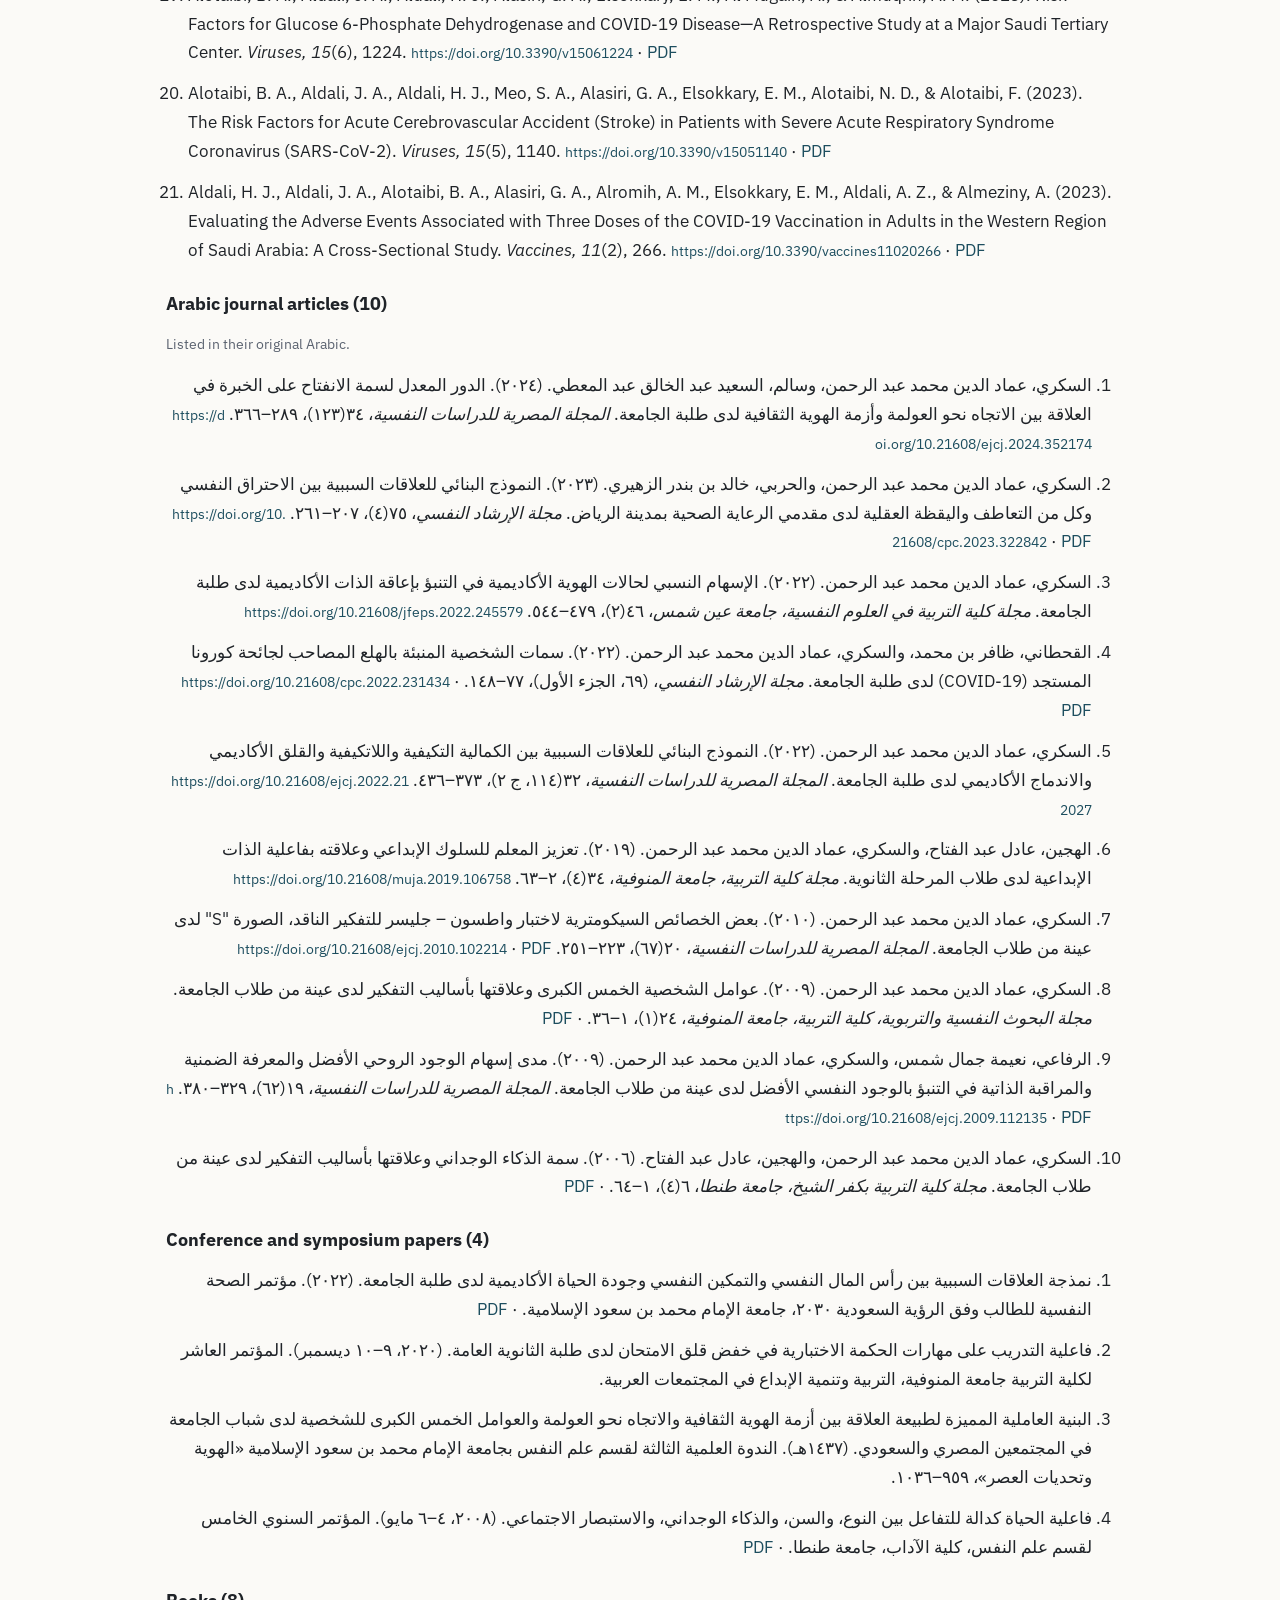
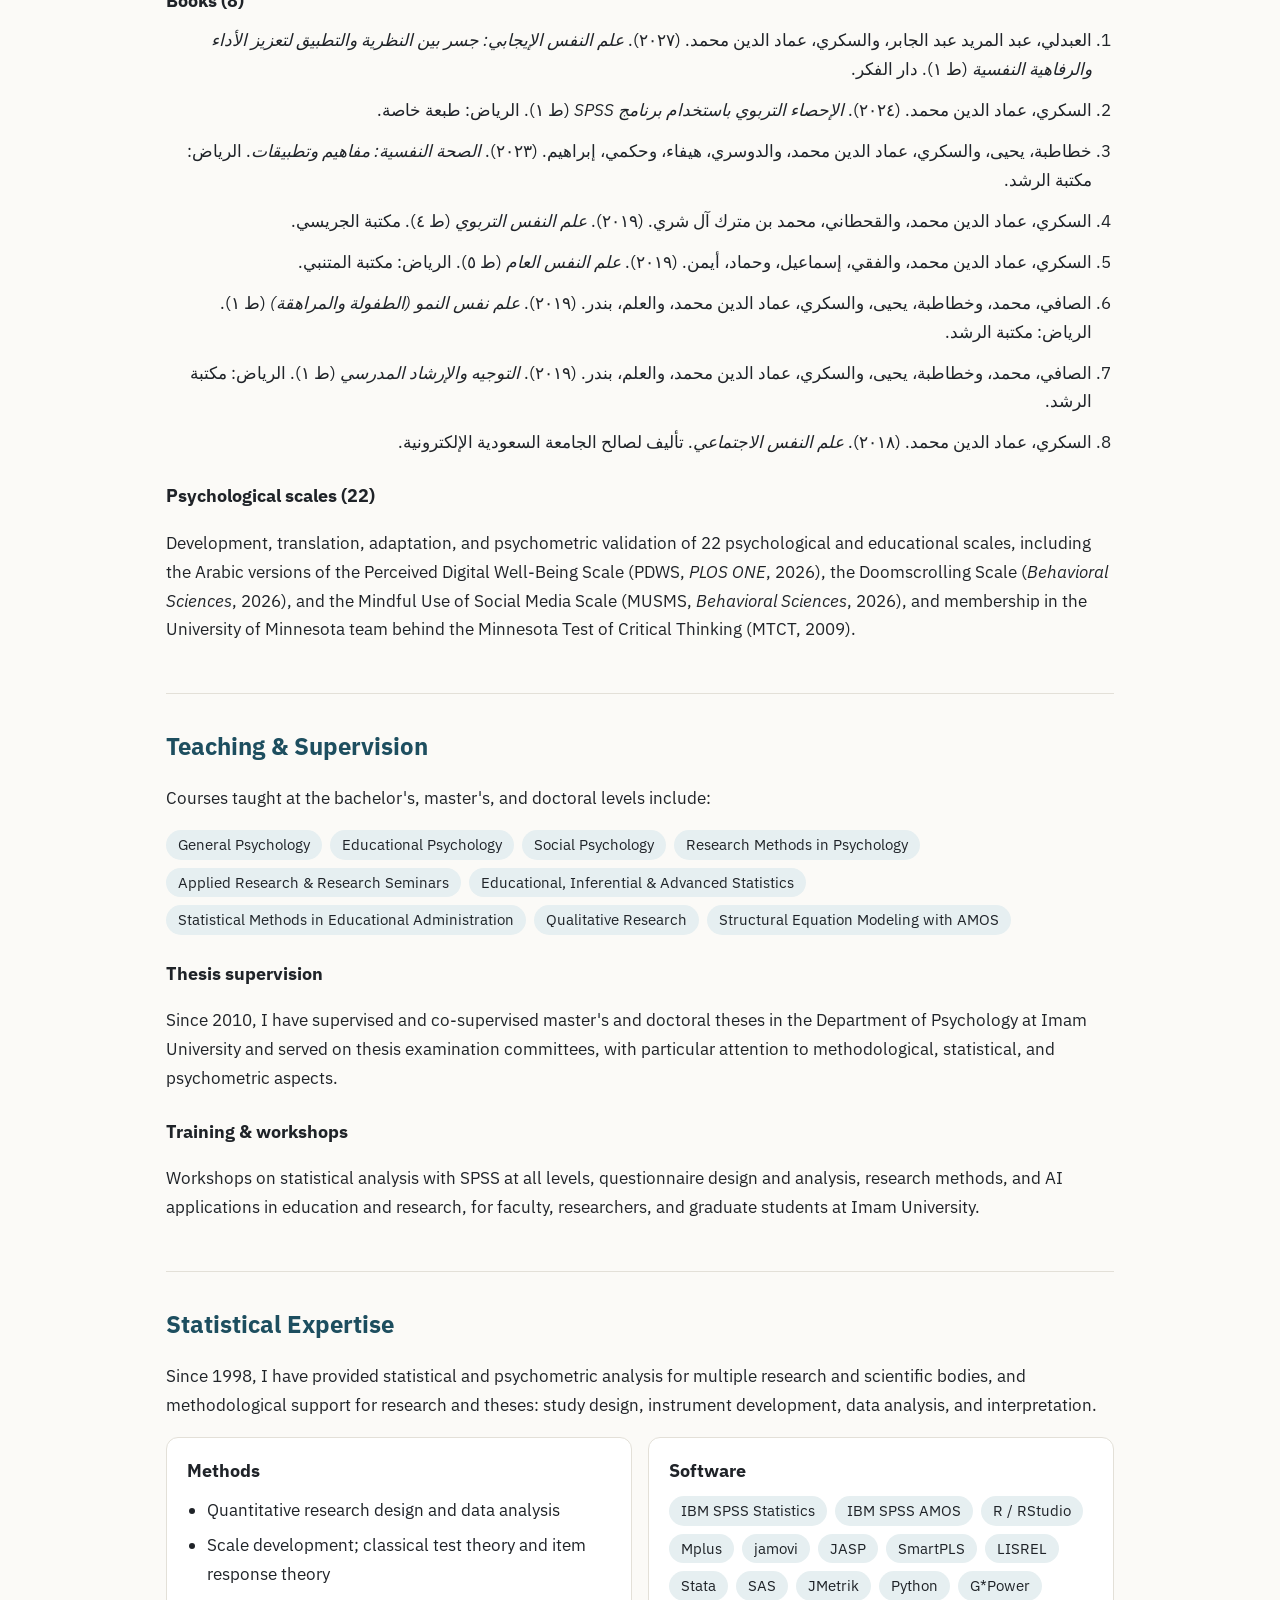
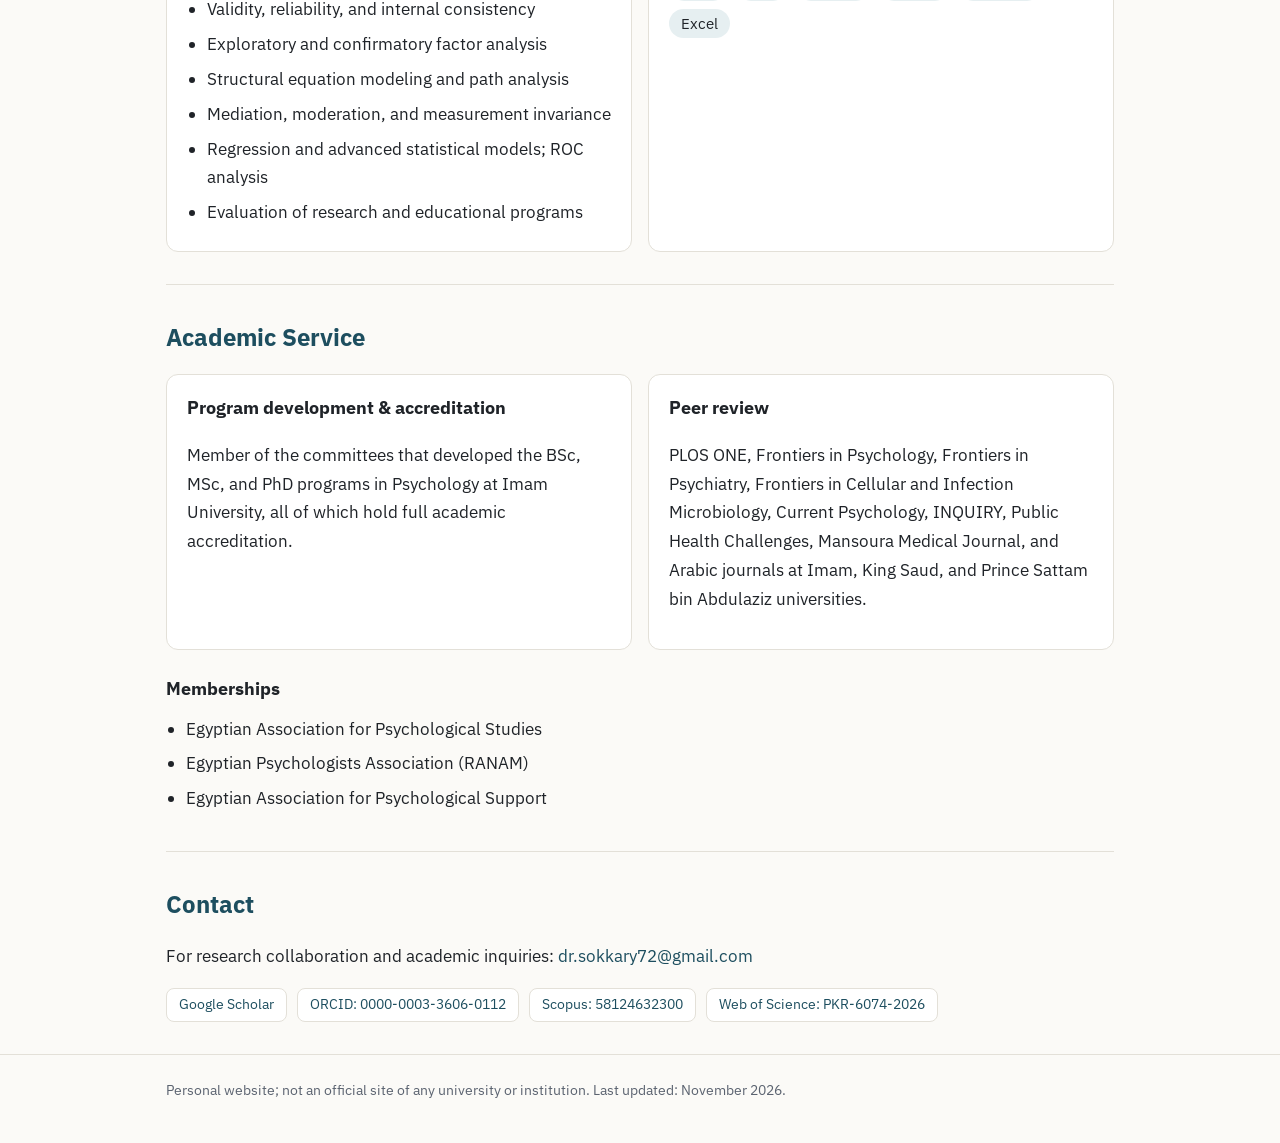
==== commit 4e5d4b44: "Add files via upload" ====
--- a/en/index.html
+++ b/en/index.html
@@ -46,7 +46,7 @@
 </div>
 
 <div class="stats">
-  <div class="stat"><b>20</b><span>International publications</span></div>
+  <div class="stat"><b>21</b><span>International publications</span></div>
   <div class="stat"><b>14</b><span>Arabic papers &amp; conference papers</span></div>
   <div class="stat"><b>8</b><span>Authored or co-authored books</span></div>
   <div class="stat"><b>22</b><span>Contributions to psychological scales</span></div>
@@ -76,51 +76,52 @@
     </div>
   </div>
 
-  <h3>International journal articles (20)</h3>
+  <h3>International journal articles (21)</h3>
   <ol class="pubs ltr" lang="en">
     <li>Aldali, J. A., Elsokkary, E. M., Alnajdi, G., Maghrabi, M., Subh, R., Alakkasi, G., Yati, S. A., &amp; Alzakari, M. (2026). Adverse events of herpes zoster vaccination among adults in Saudi Arabia: A cross-sectional study. <i>PLOS ONE, 21</i>(10), e0360528. <a class="doi" href="https://doi.org/10.1371/journal.pone.0360528">https://doi.org/10.1371/journal.pone.0360528</a></li>
-    <li>Elsokkary, E. M. (2026). Digital Mindfulness and Digital Well-Being Among University Students: The Mediating Role of Fear of Missing Out. <i>Behavioral Sciences, 16</i>(11), 1964. <a class="doi" href="https://doi.org/10.3390/bs16111964">https://doi.org/10.3390/bs16111964</a></li>
-    <li>Elsokkary, E. M. (2026). Psychometric Validation of the Arabic Doomscrolling Scale Among Saudi Young-Adult Social Media Users: Factor Structure, Measurement Invariance Across Gender, and Digital Correlates. <i>Behavioral Sciences, 16</i>(9), 1528. <a class="doi" href="https://doi.org/10.3390/bs16091528">https://doi.org/10.3390/bs16091528</a></li>
-    <li>Elsokkary, E. M. (2026). Psychometric properties of the Arabic Perceived Digital Well-Being Scale (PDWS) in Saudi young adults. <i>PLOS ONE, 21</i>(7), e0354474. <a class="doi" href="https://doi.org/10.1371/journal.pone.0354474">https://doi.org/10.1371/journal.pone.0354474</a></li>
-    <li>Yamani, I. A. J., Al-Krenawi, A., Kaseem, A. E. A. E., Meiri, E. A. F., Elsokkary, E. M., Mahgoub, E., Patel, D. V., &amp; Abo Hamza, E. G. (2026). Cognitive Distortions and Alexithymia: A Cross-Sectional Study of Their Association. <i>Healthcare, 14</i>(14), 2205. <a class="doi" href="https://doi.org/10.3390/healthcare14142205">https://doi.org/10.3390/healthcare14142205</a></li>
-    <li>Elsokkary, E. M., Aldali, J. A., AlQarni, M. B., AlAhmari, Y. A., Alghamdi, A. S., Almodara, D. N., &amp; Alfandi, A. K. (2026). Internet Gaming Disorder, Sleep Quality, and Gaming Time Among High School and University Students in Saudi Arabia. <i>Healthcare, 14</i>(10), 1348. <a class="doi" href="https://doi.org/10.3390/healthcare14101348">https://doi.org/10.3390/healthcare14101348</a></li>
-    <li>Elsokkary, E. M., Kaseem, A. E. A. E., &amp; Alnamlah, A. S. (2026). The Moderating and Mediating Role of Psychological Resilience in the Relationship Between Borderline Personality Symptoms and Suicidal Ideation Among University Students. <i>European Journal of Investigation in Health, Psychology and Education, 16</i>(4), 53. <a class="doi" href="https://doi.org/10.3390/ejihpe16040053">https://doi.org/10.3390/ejihpe16040053</a></li>
-    <li>Meiri, E. A. F., Elsokkary, E. M., Kaseem, A. E. A. E., &amp; Alrowily, H. L. (2026). Reflective thinking and problem-solving skills among university students: Levels, group differences, and associations. <i>Scientific Culture, 12</i>(2.1), 11735–11743. <a class="doi" href="https://doi.org/10.5281/zenodo.20238568">https://doi.org/10.5281/zenodo.20238568</a></li>
-    <li>Elsokkary, E. M., Kaseem, A. E. A. E., Alshihri, S. S., &amp; Alghadyan, S. A. (2026). Academic Identity Statuses in Relation to Academic Self-Handicapping among Undergraduates: Group Differences and Relative Contributions. <i>Scientific Culture, 12</i>(2.1). <a class="doi" href="https://doi.org/10.5281/zenodo.20008170">https://doi.org/10.5281/zenodo.20008170</a></li>
-    <li>Kaseem, A. E. A. E., Ismail, R. M., Elsokkary, E. M., &amp; Alnamlah, A. S. (2026). Interpersonal Counseling (IPC) For Improving Social Skills Among Preparatory School Students With Dyslexia. <i>Scientific Culture, 12</i>(2.1), 6245–6250. <a class="doi" href="https://doi.org/10.5281/zenodo.19475401">https://doi.org/10.5281/zenodo.19475401</a></li>
-    <li>Aldali, R. J., Elsokkary, E. M., Almousa, H. B., Alzahrani, Y. H., Elsokkary, H. E., &amp; Aldali, J. A. (2026). Knowledge, attitude, and practice of self-medication among adults in the central region of Saudi Arabia: a cross-sectional study. <i>Frontiers in Public Health, 14</i>, 1802800. <a class="doi" href="https://doi.org/10.3389/fpubh.2026.1802800">https://doi.org/10.3389/fpubh.2026.1802800</a></li>
-    <li>Elsokkary, E. M., Alsabhan, F. A., Alyahya, A. A., Alsahli, S. A., Almousa, A. M., Aldali, J. A., &amp; Alasiri, G. (2025). Exploring the effect of nicotine pouches on users’ health in Saudi Arabia: A cross-sectional study. <i>Tobacco Induced Diseases, 23</i>(May), 60. <a class="doi" href="https://doi.org/10.18332/tid/203510">https://doi.org/10.18332/tid/203510</a></li>
-    <li>Kaseem, A. E. A. E., Elsokkary, E. M., Meiri, E. A. F., Alshihri, S. S., &amp; Mohamed, A. M. A. (2025). Childhood Abuse Experience Scale: Examining its Factor Structure using Item Confirmatory &amp; Exploratory Factor Analyses among a Sample of Saudi Adolescents. <i>International Journal of Innovative Research and Scientific Studies, 8</i>(3), 1759–1769. <a class="doi" href="https://doi.org/10.53894/ijirss.v8i3.6884">https://doi.org/10.53894/ijirss.v8i3.6884</a></li>
-    <li>Alhawiti, N. M., Elsokkary, E. M., Aldali, J. A., &amp; Alotaibi, B. A. (2025). Investigating the impact of glycated hemoglobin levels on stroke severity in patients with acute ischemic stroke. <i>Scientific Reports, 15</i>, 12114. <a class="doi" href="https://doi.org/10.1038/s41598-025-95305-2">https://doi.org/10.1038/s41598-025-95305-2</a></li>
-    <li>Aldali, J. A., Aljehani, A. M., Elsokkary, E. M., Alkhamis, F. L., Bin Khathlan, N. M., Alhadban, H. H., &amp; Alkhathlan, H. K. (2024). Assessment of Knowledge, Attitude, and Preventive Behavior Regarding Toxoplasmosis among Females in Riyadh, Saudi Arabia: A Cross-Sectional Study. <i>International Journal of Environmental Research and Public Health, 21</i>(8), 1065. <a class="doi" href="https://doi.org/10.3390/ijerph21081065">https://doi.org/10.3390/ijerph21081065</a></li>
-    <li>Aldali, J. A., Alahmari, S. A., AlMezyed, A. O., Alshammari, N. S. D., &amp; Elsokkary, E. M. (2023). Multidrug-Resistant Staphylococcus capitis: An Emerging Challenge in Clinical Settings Found in Adult Patients in Saudi Arabia. <i>Journal of Pure and Applied Microbiology, 17</i>(3), 1836–1845. <a class="doi" href="https://doi.org/10.22207/JPAM.17.3.48">https://doi.org/10.22207/JPAM.17.3.48</a></li>
-    <li>Aldali, H. J., Khan, A., Alshehri, A. A., Aldali, J. A., Meo, S. A., Hindi, A., &amp; Elsokkary, E. M. (2023). Hospital-Acquired Infections Caused by Carbapenem-Resistant Enterobacteriaceae: An Observational Study. <i>Microorganisms, 11</i>(6), 1595. <a class="doi" href="https://doi.org/10.3390/microorganisms11061595">https://doi.org/10.3390/microorganisms11061595</a></li>
-    <li>Alotaibi, B. A., Aldali, J. A., Aldali, H. J., Alasiri, G. A., Elsokkary, E. M., Al Mugairi, A., &amp; Almuqrin, A. M. (2023). Risk Factors for Glucose 6-Phosphate Dehydrogenase and COVID-19 Disease—A Retrospective Study at a Major Saudi Tertiary Center. <i>Viruses, 15</i>(6), 1224. <a class="doi" href="https://doi.org/10.3390/v15061224">https://doi.org/10.3390/v15061224</a></li>
-    <li>Alotaibi, B. A., Aldali, J. A., Aldali, H. J., Meo, S. A., Alasiri, G. A., Elsokkary, E. M., Alotaibi, N. D., &amp; Alotaibi, F. (2023). The Risk Factors for Acute Cerebrovascular Accident (Stroke) in Patients with Severe Acute Respiratory Syndrome Coronavirus (SARS-CoV-2). <i>Viruses, 15</i>(5), 1140. <a class="doi" href="https://doi.org/10.3390/v15051140">https://doi.org/10.3390/v15051140</a></li>
-    <li>Aldali, H. J., Aldali, J. A., Alotaibi, B. A., Alasiri, G. A., Alromih, A. M., Elsokkary, E. M., Aldali, A. Z., &amp; Almeziny, A. (2023). Evaluating the Adverse Events Associated with Three Doses of the COVID-19 Vaccination in Adults in the Western Region of Saudi Arabia: A Cross-Sectional Study. <i>Vaccines, 11</i>(2), 266. <a class="doi" href="https://doi.org/10.3390/vaccines11020266">https://doi.org/10.3390/vaccines11020266</a></li>
+    <li>Elsokkary, E. M. (2026). Digital Mindfulness and Digital Well-Being Among University Students: The Mediating Role of Fear of Missing Out. <i>Behavioral Sciences, 16</i>(11), 1964. <a class="doi" href="https://doi.org/10.3390/bs16111964">https://doi.org/10.3390/bs16111964</a> · <a class="pdf" href="../papers/bs16111964.pdf" target="_blank" rel="noopener">PDF</a></li>
+    <li>Elsokkary, E. M. (2026). Psychometric Validation of the Arabic Doomscrolling Scale Among Saudi Young-Adult Social Media Users: Factor Structure, Measurement Invariance Across Gender, and Digital Correlates. <i>Behavioral Sciences, 16</i>(9), 1528. <a class="doi" href="https://doi.org/10.3390/bs16091528">https://doi.org/10.3390/bs16091528</a> · <a class="pdf" href="../papers/bs16091528.pdf" target="_blank" rel="noopener">PDF</a></li>
+    <li>Elsokkary, E. M. (2026). Psychometric properties of the Arabic Perceived Digital Well-Being Scale (PDWS) in Saudi young adults. <i>PLOS ONE, 21</i>(7), e0354474. <a class="doi" href="https://doi.org/10.1371/journal.pone.0354474">https://doi.org/10.1371/journal.pone.0354474</a> · <a class="pdf" href="../papers/journal-pone-0354474.pdf" target="_blank" rel="noopener">PDF</a></li>
+    <li>Yamani, I. A. J., Al-Krenawi, A., Kaseem, A. E. A. E., Meiri, E. A. F., Elsokkary, E. M., Mahgoub, E., Patel, D. V., &amp; Abo Hamza, E. G. (2026). Cognitive Distortions and Alexithymia: A Cross-Sectional Study of Their Association. <i>Healthcare, 14</i>(14), 2205. <a class="doi" href="https://doi.org/10.3390/healthcare14142205">https://doi.org/10.3390/healthcare14142205</a> · <a class="pdf" href="../papers/healthcare14142205.pdf" target="_blank" rel="noopener">PDF</a></li>
+    <li>Elsokkary, E. M., Aldali, J. A., AlQarni, M. B., AlAhmari, Y. A., Alghamdi, A. S., Almodara, D. N., &amp; Alfandi, A. K. (2026). Internet Gaming Disorder, Sleep Quality, and Gaming Time Among High School and University Students in Saudi Arabia. <i>Healthcare, 14</i>(10), 1348. <a class="doi" href="https://doi.org/10.3390/healthcare14101348">https://doi.org/10.3390/healthcare14101348</a> · <a class="pdf" href="../papers/healthcare14101348.pdf" target="_blank" rel="noopener">PDF</a></li>
+    <li>Elsokkary, E. M., Kaseem, A. E. A. E., &amp; Alnamlah, A. S. (2026). The Moderating and Mediating Role of Psychological Resilience in the Relationship Between Borderline Personality Symptoms and Suicidal Ideation Among University Students. <i>European Journal of Investigation in Health, Psychology and Education, 16</i>(4), 53. <a class="doi" href="https://doi.org/10.3390/ejihpe16040053">https://doi.org/10.3390/ejihpe16040053</a> · <a class="pdf" href="../papers/ejihpe16040053.pdf" target="_blank" rel="noopener">PDF</a></li>
+    <li>Meiri, E. A. F., Elsokkary, E. M., Kaseem, A. E. A. E., &amp; Alrowily, H. L. (2026). Reflective thinking and problem-solving skills among university students: Levels, group differences, and associations. <i>Scientific Culture, 12</i>(2.1), 11735–11743. <a class="doi" href="https://doi.org/10.5281/zenodo.20238568">https://doi.org/10.5281/zenodo.20238568</a> · <a class="pdf" href="../papers/zenodo-20238568.pdf" target="_blank" rel="noopener">PDF</a></li>
+    <li>Elsokkary, E. M., Kaseem, A. E. A. E., Alshihri, S. S., &amp; Alghadyan, S. A. (2026). Academic Identity Statuses in Relation to Academic Self-Handicapping among Undergraduates: Group Differences and Relative Contributions. <i>Scientific Culture, 12</i>(2.1). <a class="doi" href="https://doi.org/10.5281/zenodo.20008170">https://doi.org/10.5281/zenodo.20008170</a> · <a class="pdf" href="../papers/zenodo-20008170.pdf" target="_blank" rel="noopener">PDF</a></li>
+    <li>Kaseem, A. E. A. E., Ismail, R. M., Elsokkary, E. M., &amp; Alnamlah, A. S. (2026). Interpersonal Counseling (IPC) For Improving Social Skills Among Preparatory School Students With Dyslexia. <i>Scientific Culture, 12</i>(2.1), 6245–6250. <a class="doi" href="https://doi.org/10.5281/zenodo.19475401">https://doi.org/10.5281/zenodo.19475401</a> · <a class="pdf" href="../papers/zenodo-19475401.pdf" target="_blank" rel="noopener">PDF</a></li>
+    <li>Aldali, R. J., Elsokkary, E. M., Almousa, H. B., Alzahrani, Y. H., Elsokkary, H. E., &amp; Aldali, J. A. (2026). Knowledge, attitude, and practice of self-medication among adults in the central region of Saudi Arabia: a cross-sectional study. <i>Frontiers in Public Health, 14</i>, 1802800. <a class="doi" href="https://doi.org/10.3389/fpubh.2026.1802800">https://doi.org/10.3389/fpubh.2026.1802800</a> · <a class="pdf" href="../papers/fpubh-2026-1802800.pdf" target="_blank" rel="noopener">PDF</a></li>
+    <li>Alotaibi, B. A., Elsokkary, E. M., Aldali, J. A., ALdali, A. Z., Alshewaier, S., Aldali, T. A., &amp; Alotaibi, N. (2026). Caregiver Burden and Depression among Families of Children with Disability: A Cross-Sectional Study in Riyadh. <i>Hail Journal of Health Sciences</i>. <a class="doi" href="https://doi.org/10.4103/hjhs.hjhs_72_25">https://doi.org/10.4103/hjhs.hjhs_72_25</a> · <a class="pdf" href="../papers/hjhs-hjhs-72-25.pdf" target="_blank" rel="noopener">PDF</a></li>
+    <li>Elsokkary, E. M., Alsabhan, F. A., Alyahya, A. A., Alsahli, S. A., Almousa, A. M., Aldali, J. A., &amp; Alasiri, G. (2025). Exploring the effect of nicotine pouches on users’ health in Saudi Arabia: A cross-sectional study. <i>Tobacco Induced Diseases, 23</i>(May), 60. <a class="doi" href="https://doi.org/10.18332/tid/203510">https://doi.org/10.18332/tid/203510</a> · <a class="pdf" href="../papers/tid-203510.pdf" target="_blank" rel="noopener">PDF</a></li>
+    <li>Kaseem, A. E. A. E., Elsokkary, E. M., Meiri, E. A. F., Alshihri, S. S., &amp; Mohamed, A. M. A. (2025). Childhood Abuse Experience Scale: Examining its Factor Structure using Item Confirmatory &amp; Exploratory Factor Analyses among a Sample of Saudi Adolescents. <i>International Journal of Innovative Research and Scientific Studies, 8</i>(3), 1759–1769. <a class="doi" href="https://doi.org/10.53894/ijirss.v8i3.6884">https://doi.org/10.53894/ijirss.v8i3.6884</a> · <a class="pdf" href="../papers/ijirss-v8i3-6884.pdf" target="_blank" rel="noopener">PDF</a></li>
+    <li>Alhawiti, N. M., Elsokkary, E. M., Aldali, J. A., &amp; Alotaibi, B. A. (2025). Investigating the impact of glycated hemoglobin levels on stroke severity in patients with acute ischemic stroke. <i>Scientific Reports, 15</i>, 12114. <a class="doi" href="https://doi.org/10.1038/s41598-025-95305-2">https://doi.org/10.1038/s41598-025-95305-2</a> · <a class="pdf" href="../papers/s41598-025-95305-2.pdf" target="_blank" rel="noopener">PDF</a></li>
+    <li>Aldali, J. A., Aljehani, A. M., Elsokkary, E. M., Alkhamis, F. L., Bin Khathlan, N. M., Alhadban, H. H., &amp; Alkhathlan, H. K. (2024). Assessment of Knowledge, Attitude, and Preventive Behavior Regarding Toxoplasmosis among Females in Riyadh, Saudi Arabia: A Cross-Sectional Study. <i>International Journal of Environmental Research and Public Health, 21</i>(8), 1065. <a class="doi" href="https://doi.org/10.3390/ijerph21081065">https://doi.org/10.3390/ijerph21081065</a> · <a class="pdf" href="../papers/ijerph21081065.pdf" target="_blank" rel="noopener">PDF</a></li>
+    <li>Aldali, J. A., Alahmari, S. A., AlMezyed, A. O., Alshammari, N. S. D., &amp; Elsokkary, E. M. (2023). Multidrug-Resistant Staphylococcus capitis: An Emerging Challenge in Clinical Settings Found in Adult Patients in Saudi Arabia. <i>Journal of Pure and Applied Microbiology, 17</i>(3), 1836–1845. <a class="doi" href="https://doi.org/10.22207/JPAM.17.3.48">https://doi.org/10.22207/JPAM.17.3.48</a> · <a class="pdf" href="../papers/jpam-17-3-48.pdf" target="_blank" rel="noopener">PDF</a></li>
+    <li>Aldali, H. J., Khan, A., Alshehri, A. A., Aldali, J. A., Meo, S. A., Hindi, A., &amp; Elsokkary, E. M. (2023). Hospital-Acquired Infections Caused by Carbapenem-Resistant Enterobacteriaceae: An Observational Study. <i>Microorganisms, 11</i>(6), 1595. <a class="doi" href="https://doi.org/10.3390/microorganisms11061595">https://doi.org/10.3390/microorganisms11061595</a> · <a class="pdf" href="../papers/microorganisms11061595.pdf" target="_blank" rel="noopener">PDF</a></li>
+    <li>Alotaibi, B. A., Aldali, J. A., Aldali, H. J., Alasiri, G. A., Elsokkary, E. M., Al Mugairi, A., &amp; Almuqrin, A. M. (2023). Risk Factors for Glucose 6-Phosphate Dehydrogenase and COVID-19 Disease—A Retrospective Study at a Major Saudi Tertiary Center. <i>Viruses, 15</i>(6), 1224. <a class="doi" href="https://doi.org/10.3390/v15061224">https://doi.org/10.3390/v15061224</a> · <a class="pdf" href="../papers/v15061224.pdf" target="_blank" rel="noopener">PDF</a></li>
+    <li>Alotaibi, B. A., Aldali, J. A., Aldali, H. J., Meo, S. A., Alasiri, G. A., Elsokkary, E. M., Alotaibi, N. D., &amp; Alotaibi, F. (2023). The Risk Factors for Acute Cerebrovascular Accident (Stroke) in Patients with Severe Acute Respiratory Syndrome Coronavirus (SARS-CoV-2). <i>Viruses, 15</i>(5), 1140. <a class="doi" href="https://doi.org/10.3390/v15051140">https://doi.org/10.3390/v15051140</a> · <a class="pdf" href="../papers/v15051140.pdf" target="_blank" rel="noopener">PDF</a></li>
+    <li>Aldali, H. J., Aldali, J. A., Alotaibi, B. A., Alasiri, G. A., Alromih, A. M., Elsokkary, E. M., Aldali, A. Z., &amp; Almeziny, A. (2023). Evaluating the Adverse Events Associated with Three Doses of the COVID-19 Vaccination in Adults in the Western Region of Saudi Arabia: A Cross-Sectional Study. <i>Vaccines, 11</i>(2), 266. <a class="doi" href="https://doi.org/10.3390/vaccines11020266">https://doi.org/10.3390/vaccines11020266</a> · <a class="pdf" href="../papers/vaccines11020266.pdf" target="_blank" rel="noopener">PDF</a></li>
   </ol>
 
   <h3>Arabic journal articles (10)</h3>
   <p class="note">Listed in their original Arabic.</p>
   <ol class="pubs rtl" lang="ar" dir="rtl">
     <li>السكري، عماد الدين محمد عبد الرحمن، وسالم، السعيد عبد الخالق عبد المعطي. (٢٠٢٤). الدور المعدل لسمة الانفتاح على الخبرة في العلاقة بين الاتجاه نحو العولمة وأزمة الهوية الثقافية لدى طلبة الجامعة. <i>المجلة المصرية للدراسات النفسية</i>، ٣٤(١٢٣)، ٢٨٩–٣٦٦. <a class="doi" href="https://doi.org/10.21608/ejcj.2024.352174">https://doi.org/10.21608/ejcj.2024.352174</a></li>
-    <li>السكري، عماد الدين محمد عبد الرحمن، والحربي، خالد بن بندر الزهيري. (٢٠٢٣). النموذج البنائي للعلاقات السببية بين الاحتراق النفسي وكل من التعاطف واليقظة العقلية لدى مقدمي الرعاية الصحية بمدينة الرياض. <i>مجلة الإرشاد النفسي</i>، ٧٥(٤)، ٢٠٧–٢٦١. <a class="doi" href="https://doi.org/10.21608/cpc.2023.322842">https://doi.org/10.21608/cpc.2023.322842</a></li>
+    <li>السكري، عماد الدين محمد عبد الرحمن، والحربي، خالد بن بندر الزهيري. (٢٠٢٣). النموذج البنائي للعلاقات السببية بين الاحتراق النفسي وكل من التعاطف واليقظة العقلية لدى مقدمي الرعاية الصحية بمدينة الرياض. <i>مجلة الإرشاد النفسي</i>، ٧٥(٤)، ٢٠٧–٢٦١. <a class="doi" href="https://doi.org/10.21608/cpc.2023.322842">https://doi.org/10.21608/cpc.2023.322842</a> · <a class="pdf" href="../papers/ar-2023-khalid.pdf" target="_blank" rel="noopener">PDF</a></li>
     <li>السكري، عماد الدين محمد عبد الرحمن. (٢٠٢٢). الإسهام النسبي لحالات الهوية الأكاديمية في التنبؤ بإعاقة الذات الأكاديمية لدى طلبة الجامعة. <i>مجلة كلية التربية في العلوم النفسية، جامعة عين شمس</i>، ٤٦(٢)، ٤٧٩–٥٤٤. <a class="doi" href="https://doi.org/10.21608/jfeps.2022.245579">https://doi.org/10.21608/jfeps.2022.245579</a></li>
-    <li>القحطاني، ظافر بن محمد، والسكري، عماد الدين محمد عبد الرحمن. (٢٠٢٢). سمات الشخصية المنبئة بالهلع المصاحب لجائحة كورونا المستجد (COVID-19) لدى طلبة الجامعة. <i>مجلة الإرشاد النفسي</i>، (٦٩، الجزء الأول)، ٧٧–١٤٨. <a class="doi" href="https://doi.org/10.21608/cpc.2022.231434">https://doi.org/10.21608/cpc.2022.231434</a></li>
+    <li>القحطاني، ظافر بن محمد، والسكري، عماد الدين محمد عبد الرحمن. (٢٠٢٢). سمات الشخصية المنبئة بالهلع المصاحب لجائحة كورونا المستجد (COVID-19) لدى طلبة الجامعة. <i>مجلة الإرشاد النفسي</i>، (٦٩، الجزء الأول)، ٧٧–١٤٨. <a class="doi" href="https://doi.org/10.21608/cpc.2022.231434">https://doi.org/10.21608/cpc.2022.231434</a> · <a class="pdf" href="../papers/ar-2022-dhafer.pdf" target="_blank" rel="noopener">PDF</a></li>
     <li>السكري، عماد الدين محمد عبد الرحمن. (٢٠٢٢). النموذج البنائي للعلاقات السببية بين الكمالية التكيفية واللاتكيفية والقلق الأكاديمي والاندماج الأكاديمي لدى طلبة الجامعة. <i>المجلة المصرية للدراسات النفسية</i>، ٣٢(١١٤، ج ٢)، ٣٧٣–٤٣٦. <a class="doi" href="https://doi.org/10.21608/ejcj.2022.212027">https://doi.org/10.21608/ejcj.2022.212027</a></li>
     <li>الهجين، عادل عبد الفتاح، والسكري، عماد الدين محمد عبد الرحمن. (٢٠١٩). تعزيز المعلم للسلوك الإبداعي وعلاقته بفاعلية الذات الإبداعية لدى طلاب المرحلة الثانوية. <i>مجلة كلية التربية، جامعة المنوفية</i>، ٣٤(٤)، ٢–٦٣. <a class="doi" href="https://doi.org/10.21608/muja.2019.106758">https://doi.org/10.21608/muja.2019.106758</a></li>
-    <li>السكري، عماد الدين محمد عبد الرحمن. (٢٠١٠). بعض الخصائص السيكومترية لاختبار واطسون – جليسر للتفكير الناقد، الصورة "S" لدى عينة من طلاب الجامعة. <i>المجلة المصرية للدراسات النفسية</i>، ٢٠(٦٧)، ٢٢٣–٢٥١. <a class="doi" href="https://doi.org/10.21608/ejcj.2010.102214">https://doi.org/10.21608/ejcj.2010.102214</a></li>
-    <li>السكري، عماد الدين محمد عبد الرحمن. (٢٠٠٩). عوامل الشخصية الخمس الكبرى وعلاقتها بأساليب التفكير لدى عينة من طلاب الجامعة. <i>مجلة البحوث النفسية والتربوية، كلية التربية، جامعة المنوفية</i>، ٢٤(١)، ١–٣٦.</li>
-    <li>الرفاعي، نعيمة جمال شمس، والسكري، عماد الدين محمد عبد الرحمن. (٢٠٠٩). مدى إسهام الوجود الروحي الأفضل والمعرفة الضمنية والمراقبة الذاتية في التنبؤ بالوجود النفسي الأفضل لدى عينة من طلاب الجامعة. <i>المجلة المصرية للدراسات النفسية</i>، ١٩(٦٢)، ٣٢٩–٣٨٠. <a class="doi" href="https://doi.org/10.21608/ejcj.2009.112135">https://doi.org/10.21608/ejcj.2009.112135</a></li>
-    <li>السكري، عماد الدين محمد عبد الرحمن، والهجين، عادل عبد الفتاح. (٢٠٠٦). سمة الذكاء الوجداني وعلاقتها بأساليب التفكير لدى عينة من طلاب الجامعة. <i>مجلة كلية التربية بكفر الشيخ، جامعة طنطا</i>، ٦(٤)، ١–٦٤.</li>
+    <li>السكري، عماد الدين محمد عبد الرحمن. (٢٠١٠). بعض الخصائص السيكومترية لاختبار واطسون – جليسر للتفكير الناقد، الصورة "S" لدى عينة من طلاب الجامعة. <i>المجلة المصرية للدراسات النفسية</i>، ٢٠(٦٧)، ٢٢٣–٢٥١. <a class="doi" href="https://doi.org/10.21608/ejcj.2010.102214">https://doi.org/10.21608/ejcj.2010.102214</a> · <a class="pdf" href="../papers/ar-2010-watson.pdf" target="_blank" rel="noopener">PDF</a></li>
+    <li>السكري، عماد الدين محمد عبد الرحمن. (٢٠٠٩). عوامل الشخصية الخمس الكبرى وعلاقتها بأساليب التفكير لدى عينة من طلاب الجامعة. <i>مجلة البحوث النفسية والتربوية، كلية التربية، جامعة المنوفية</i>، ٢٤(١)، ١–٣٦. · <a class="pdf" href="../papers/ar-2009-bigfive.pdf" target="_blank" rel="noopener">PDF</a></li>
+    <li>الرفاعي، نعيمة جمال شمس، والسكري، عماد الدين محمد عبد الرحمن. (٢٠٠٩). مدى إسهام الوجود الروحي الأفضل والمعرفة الضمنية والمراقبة الذاتية في التنبؤ بالوجود النفسي الأفضل لدى عينة من طلاب الجامعة. <i>المجلة المصرية للدراسات النفسية</i>، ١٩(٦٢)، ٣٢٩–٣٨٠. <a class="doi" href="https://doi.org/10.21608/ejcj.2009.112135">https://doi.org/10.21608/ejcj.2009.112135</a> · <a class="pdf" href="../papers/ar-2009-spiritual.pdf" target="_blank" rel="noopener">PDF</a></li>
+    <li>السكري، عماد الدين محمد عبد الرحمن، والهجين، عادل عبد الفتاح. (٢٠٠٦). سمة الذكاء الوجداني وعلاقتها بأساليب التفكير لدى عينة من طلاب الجامعة. <i>مجلة كلية التربية بكفر الشيخ، جامعة طنطا</i>، ٦(٤)، ١–٦٤. · <a class="pdf" href="../papers/ar-2006-ei.pdf" target="_blank" rel="noopener">PDF</a></li>
   </ol>
 
   <h3>Conference and symposium papers (4)</h3>
   <ol class="pubs rtl" lang="ar" dir="rtl">
-    <li>نمذجة العلاقات السببية بين رأس المال النفسي والتمكين النفسي وجودة الحياة الأكاديمية لدى طلبة الجامعة. (٢٠٢٢). مؤتمر الصحة النفسية للطالب وفق الرؤية السعودية ٢٠٣٠، جامعة الإمام محمد بن سعود الإسلامية.</li>
+    <li>نمذجة العلاقات السببية بين رأس المال النفسي والتمكين النفسي وجودة الحياة الأكاديمية لدى طلبة الجامعة. (٢٠٢٢). مؤتمر الصحة النفسية للطالب وفق الرؤية السعودية ٢٠٣٠، جامعة الإمام محمد بن سعود الإسلامية. · <a class="pdf" href="../papers/conf-2022-hikmi.pdf" target="_blank" rel="noopener">PDF</a></li>
     <li>فاعلية التدريب على مهارات الحكمة الاختبارية في خفض قلق الامتحان لدى طلبة الثانوية العامة. (٢٠٢٠، ٩–١٠ ديسمبر). المؤتمر العاشر لكلية التربية جامعة المنوفية، التربية وتنمية الإبداع في المجتمعات العربية.</li>
     <li>البنية العاملية المميزة لطبيعة العلاقة بين أزمة الهوية الثقافية والاتجاه نحو العولمة والعوامل الخمس الكبرى للشخصية لدى شباب الجامعة في المجتمعين المصري والسعودي. (١٤٣٧هـ). الندوة العلمية الثالثة لقسم علم النفس بجامعة الإمام محمد بن سعود الإسلامية «الهوية وتحديات العصر»، ٩٥٩–١٠٣٦.</li>
-    <li>فاعلية الحياة كدالة للتفاعل بين النوع، والسن، والذكاء الوجداني، والاستبصار الاجتماعي. (٢٠٠٨، ٤–٦ مايو). المؤتمر السنوي الخامس لقسم علم النفس، كلية الآداب، جامعة طنطا.</li>
+    <li>فاعلية الحياة كدالة للتفاعل بين النوع، والسن، والذكاء الوجداني، والاستبصار الاجتماعي. (٢٠٠٨، ٤–٦ مايو). المؤتمر السنوي الخامس لقسم علم النفس، كلية الآداب، جامعة طنطا. · <a class="pdf" href="../papers/conf-2008-life.pdf" target="_blank" rel="noopener">PDF</a></li>
   </ol>
 
   <h3>Books (8)</h3>
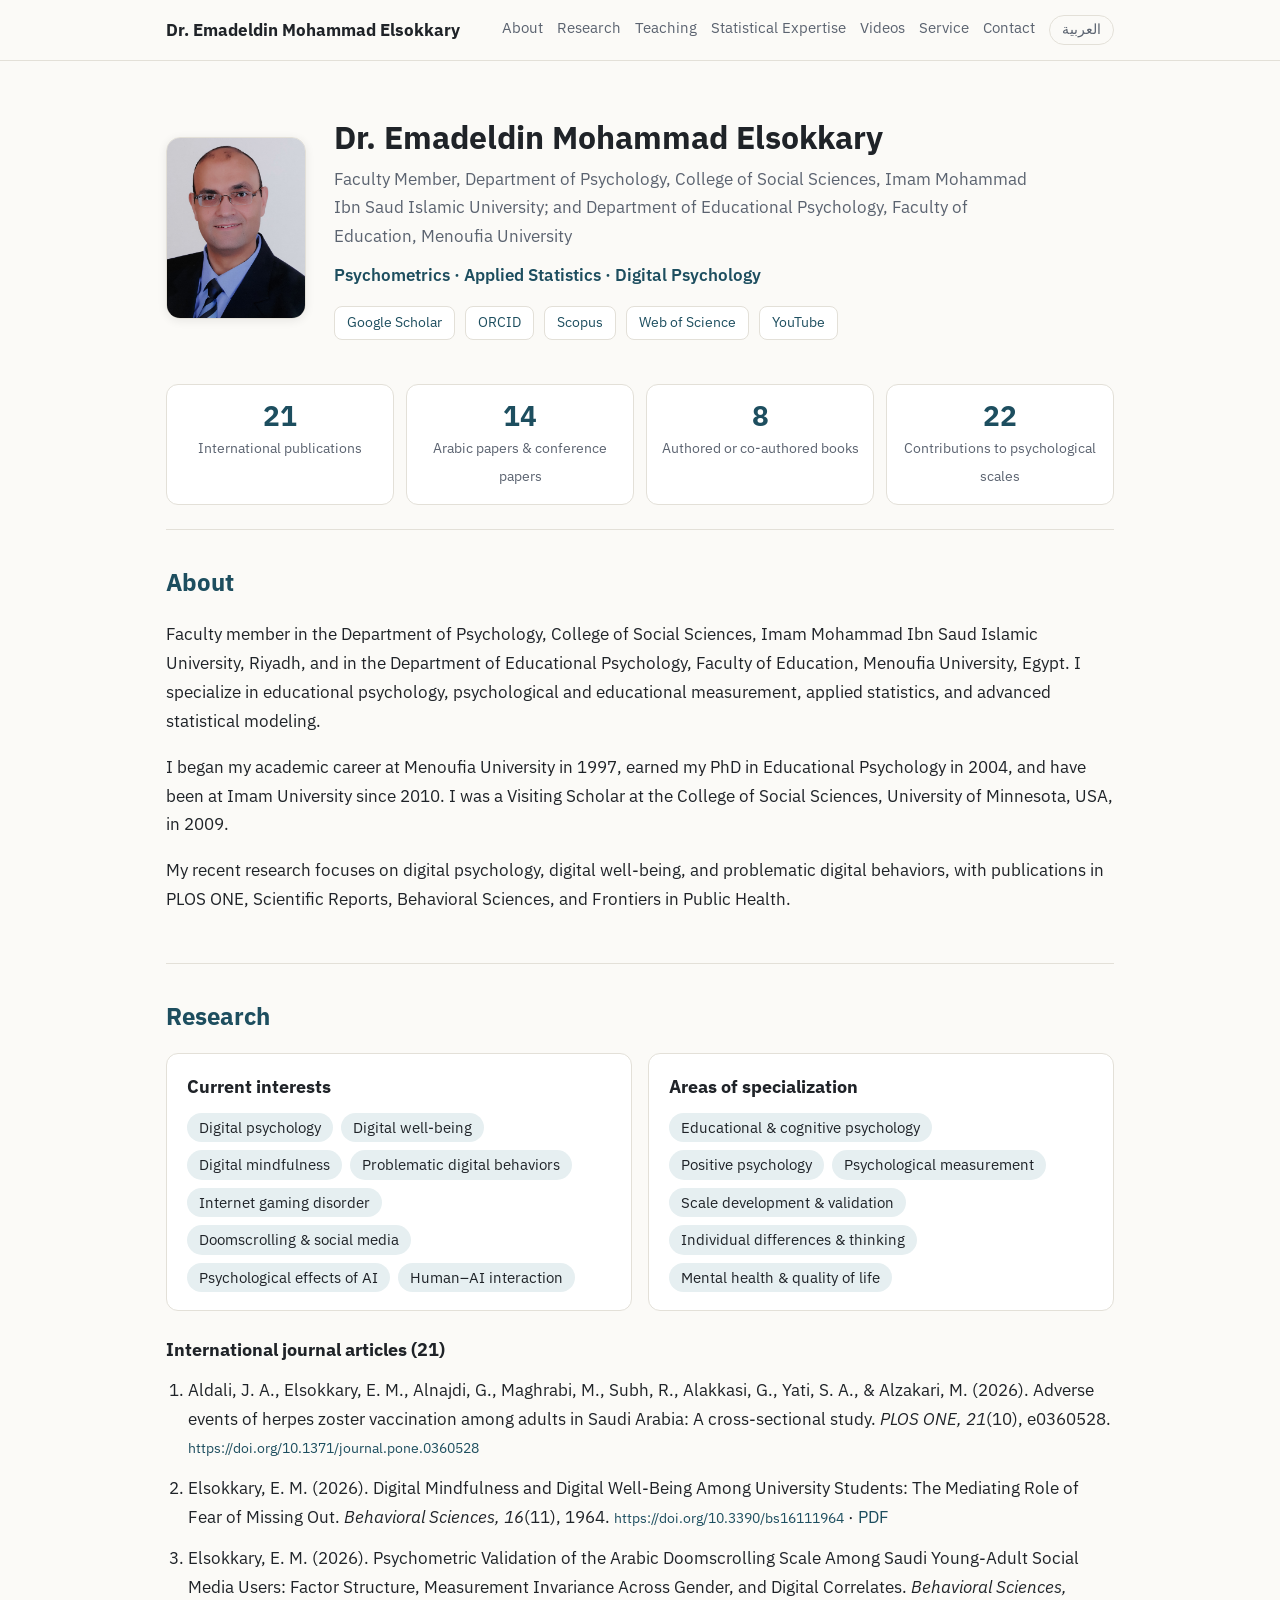
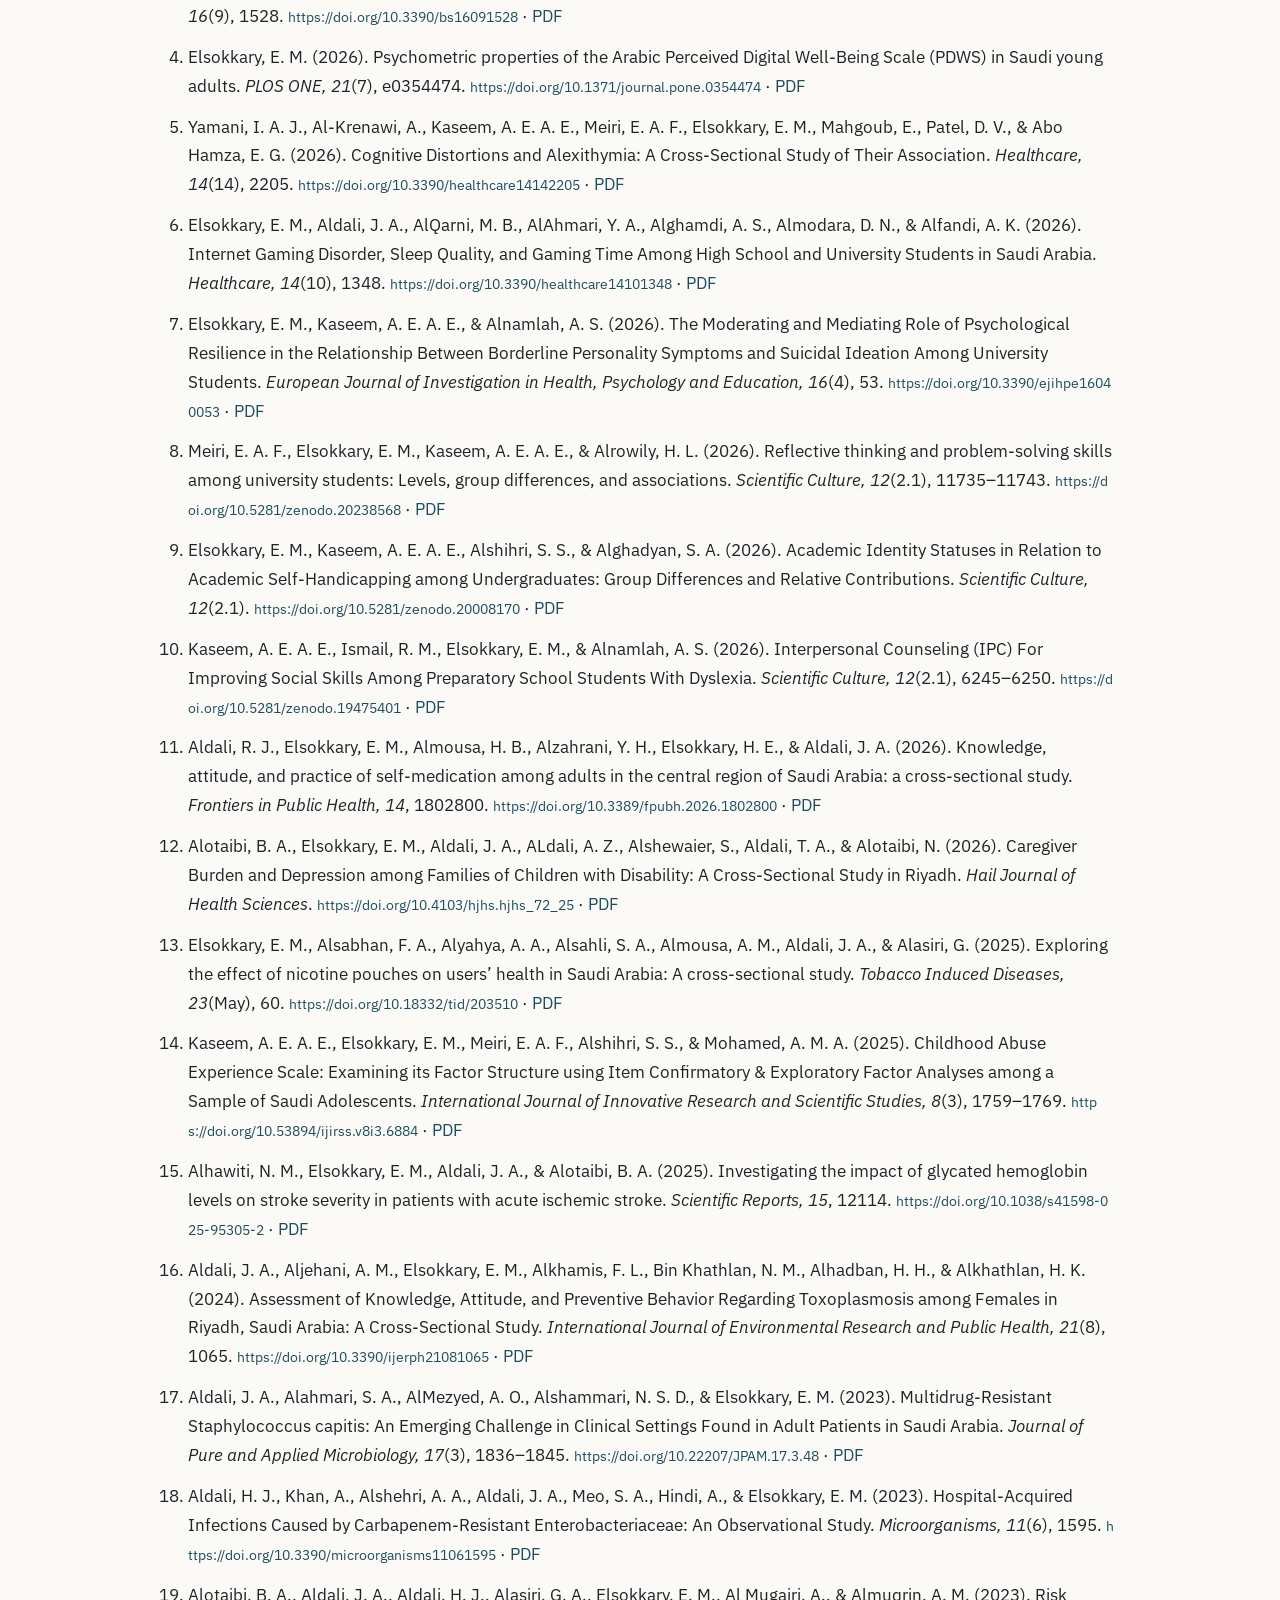
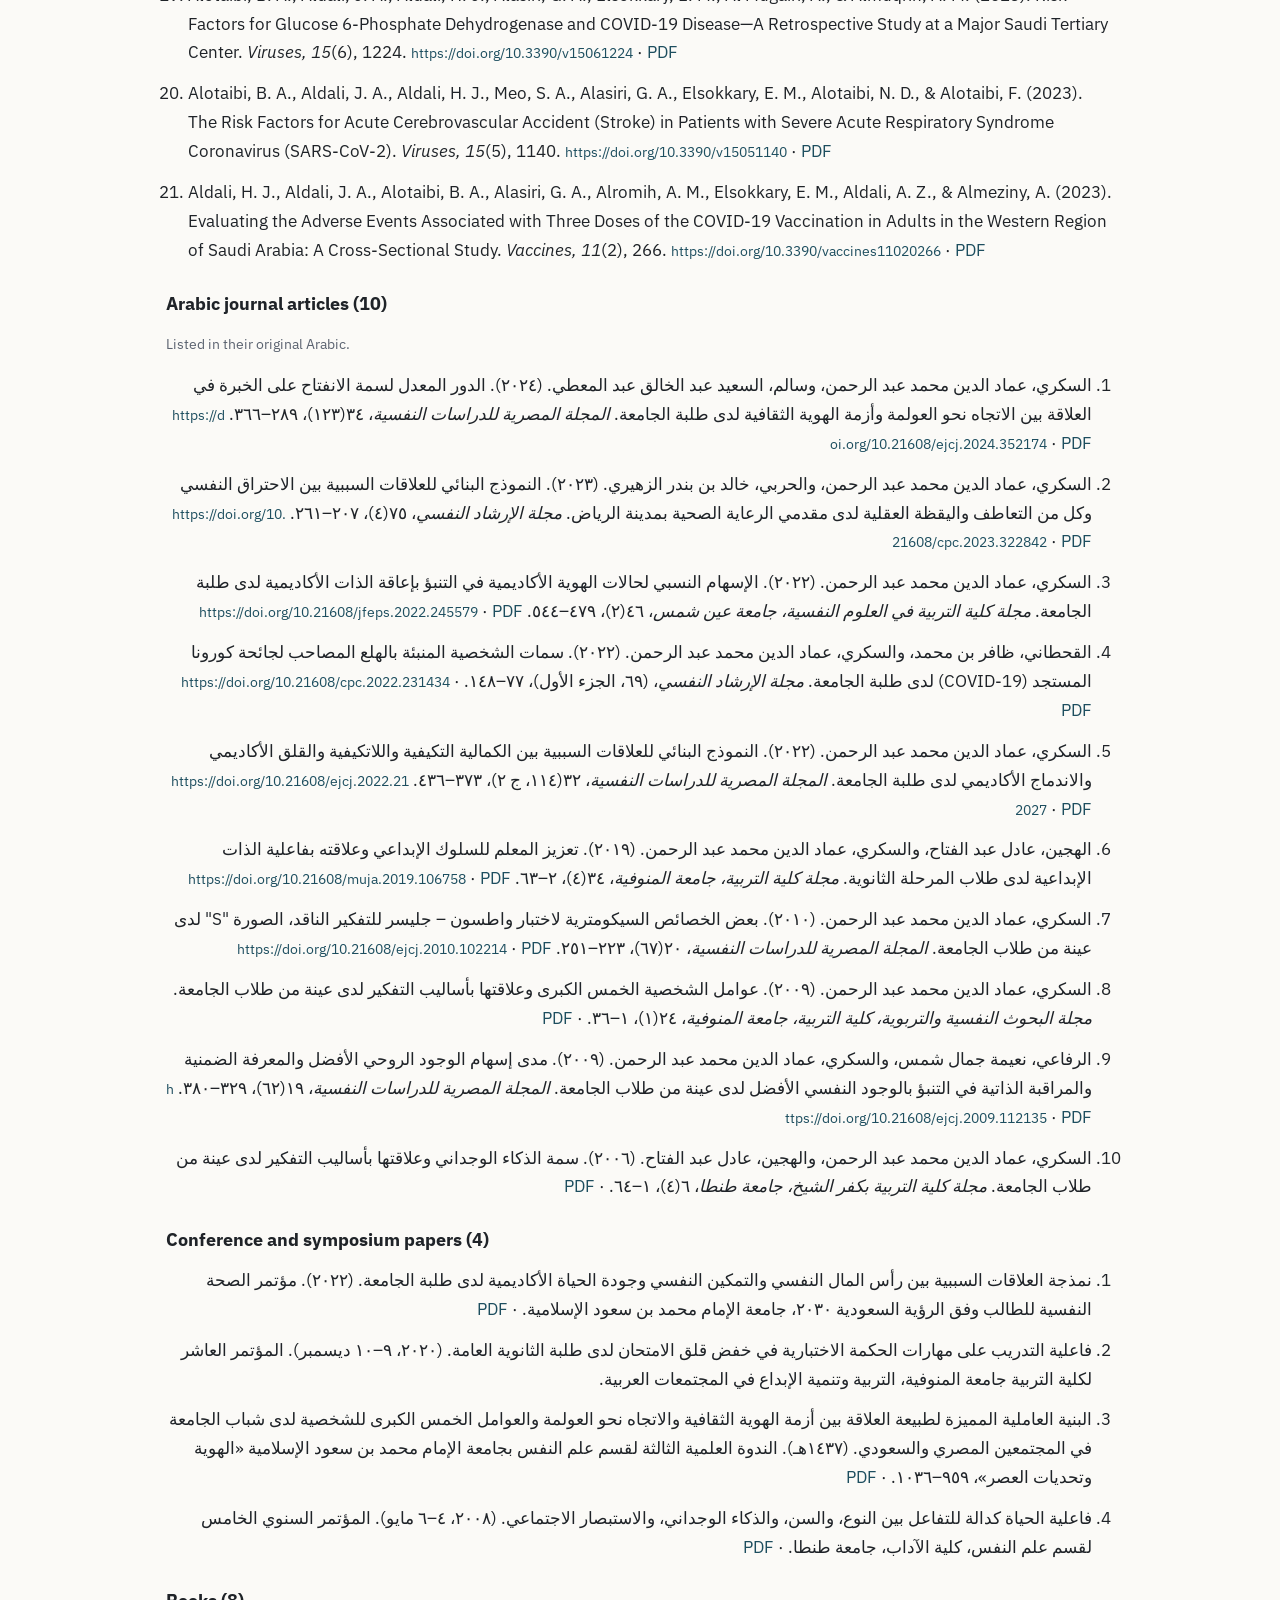
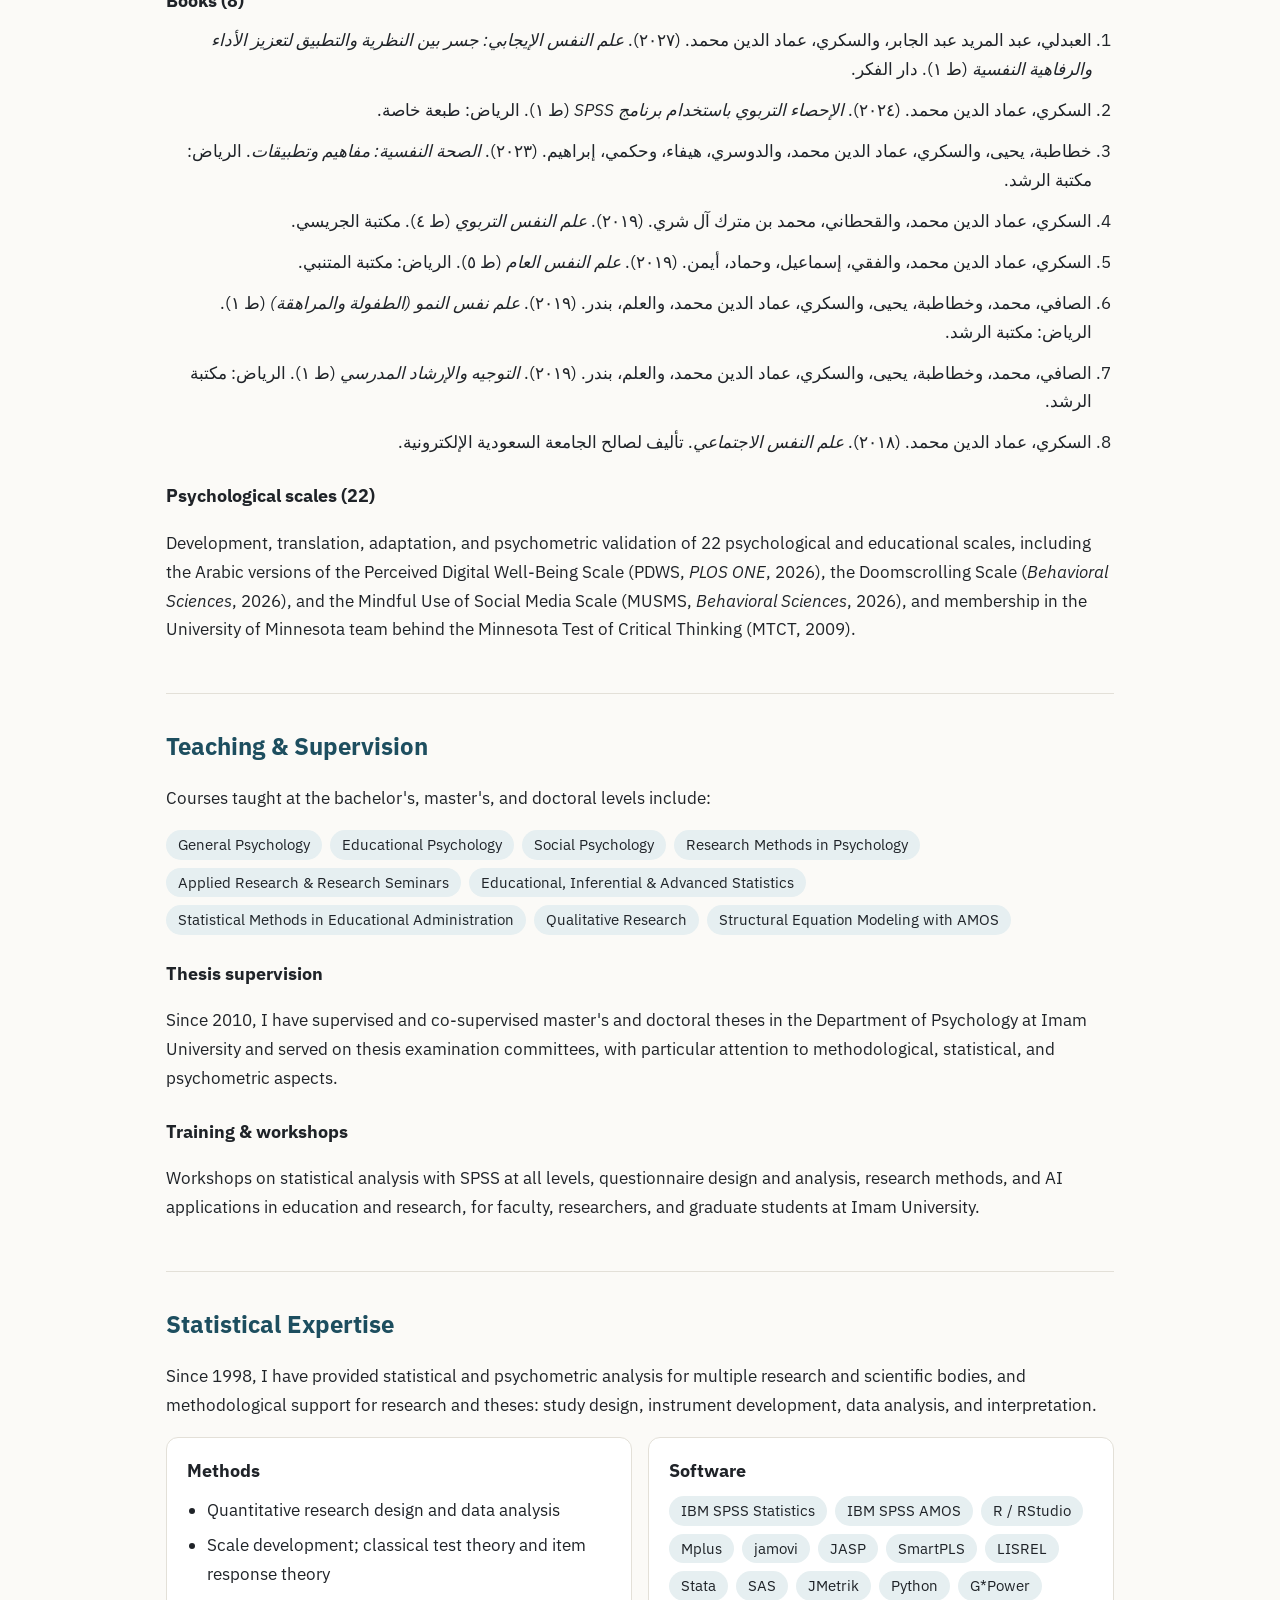
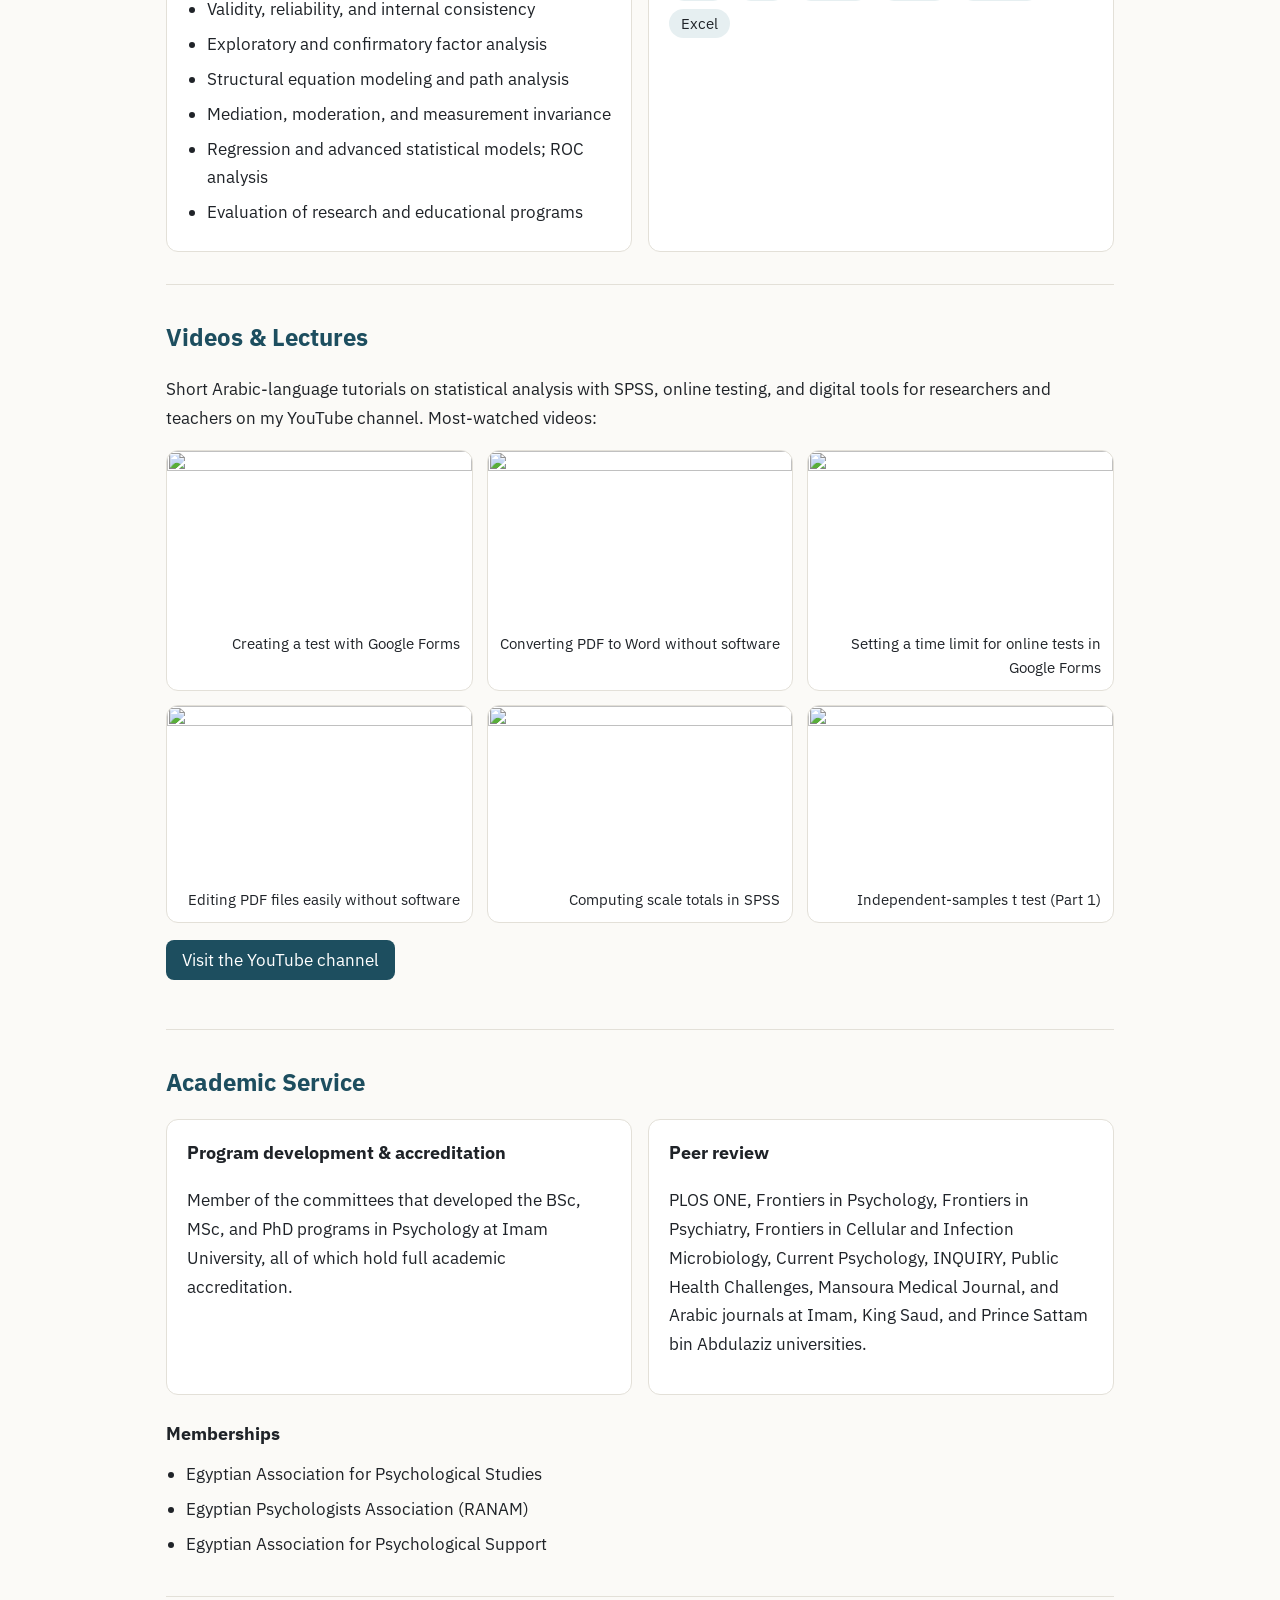
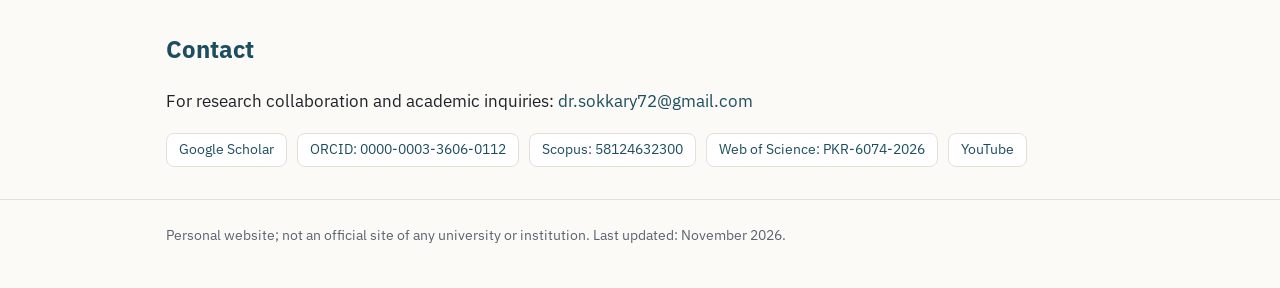
==== commit bbaa71af: "Add files via upload" ====
--- a/en/index.html
+++ b/en/index.html
@@ -21,6 +21,7 @@
       <a href="#research">Research</a>
       <a href="#teaching">Teaching</a>
       <a href="#stats">Statistical Expertise</a>
+      <a href="#videos">Videos</a>
       <a href="#service">Service</a>
       <a href="#contact">Contact</a>
       <a class="lang" href="../" hreflang="ar" lang="ar">العربية</a>
@@ -41,6 +42,7 @@
       <a href="https://orcid.org/0000-0003-3606-0112" target="_blank" rel="noopener">ORCID</a>
       <a href="https://www.scopus.com/authid/detail.uri?authorId=58124632300" target="_blank" rel="noopener">Scopus</a>
       <a href="https://www.webofscience.com/wos/author/record/PKR-6074-2026" target="_blank" rel="noopener">Web of Science</a>
+      <a href="https://www.youtube.com/@%D8%A7%D9%84%D8%AF%D9%83%D8%AA%D9%88%D8%B1%D8%B9%D9%85%D8%A7%D8%AF%D8%A7%D9%84%D8%AF%D9%8A%D9%86%D8%A7%D9%84%D8%B3%D9%83%D8%B1%D9%8A" target="_blank" rel="noopener">YouTube</a>
     </div>
   </div>
 </div>
@@ -104,12 +106,12 @@
   <h3>Arabic journal articles (10)</h3>
   <p class="note">Listed in their original Arabic.</p>
   <ol class="pubs rtl" lang="ar" dir="rtl">
-    <li>السكري، عماد الدين محمد عبد الرحمن، وسالم، السعيد عبد الخالق عبد المعطي. (٢٠٢٤). الدور المعدل لسمة الانفتاح على الخبرة في العلاقة بين الاتجاه نحو العولمة وأزمة الهوية الثقافية لدى طلبة الجامعة. <i>المجلة المصرية للدراسات النفسية</i>، ٣٤(١٢٣)، ٢٨٩–٣٦٦. <a class="doi" href="https://doi.org/10.21608/ejcj.2024.352174">https://doi.org/10.21608/ejcj.2024.352174</a></li>
+    <li>السكري، عماد الدين محمد عبد الرحمن، وسالم، السعيد عبد الخالق عبد المعطي. (٢٠٢٤). الدور المعدل لسمة الانفتاح على الخبرة في العلاقة بين الاتجاه نحو العولمة وأزمة الهوية الثقافية لدى طلبة الجامعة. <i>المجلة المصرية للدراسات النفسية</i>، ٣٤(١٢٣)، ٢٨٩–٣٦٦. <a class="doi" href="https://doi.org/10.21608/ejcj.2024.352174">https://doi.org/10.21608/ejcj.2024.352174</a> · <a class="pdf" href="../papers/ar-2024-saeed.pdf" target="_blank" rel="noopener">PDF</a></li>
     <li>السكري، عماد الدين محمد عبد الرحمن، والحربي، خالد بن بندر الزهيري. (٢٠٢٣). النموذج البنائي للعلاقات السببية بين الاحتراق النفسي وكل من التعاطف واليقظة العقلية لدى مقدمي الرعاية الصحية بمدينة الرياض. <i>مجلة الإرشاد النفسي</i>، ٧٥(٤)، ٢٠٧–٢٦١. <a class="doi" href="https://doi.org/10.21608/cpc.2023.322842">https://doi.org/10.21608/cpc.2023.322842</a> · <a class="pdf" href="../papers/ar-2023-khalid.pdf" target="_blank" rel="noopener">PDF</a></li>
-    <li>السكري، عماد الدين محمد عبد الرحمن. (٢٠٢٢). الإسهام النسبي لحالات الهوية الأكاديمية في التنبؤ بإعاقة الذات الأكاديمية لدى طلبة الجامعة. <i>مجلة كلية التربية في العلوم النفسية، جامعة عين شمس</i>، ٤٦(٢)، ٤٧٩–٥٤٤. <a class="doi" href="https://doi.org/10.21608/jfeps.2022.245579">https://doi.org/10.21608/jfeps.2022.245579</a></li>
+    <li>السكري، عماد الدين محمد عبد الرحمن. (٢٠٢٢). الإسهام النسبي لحالات الهوية الأكاديمية في التنبؤ بإعاقة الذات الأكاديمية لدى طلبة الجامعة. <i>مجلة كلية التربية في العلوم النفسية، جامعة عين شمس</i>، ٤٦(٢)، ٤٧٩–٥٤٤. <a class="doi" href="https://doi.org/10.21608/jfeps.2022.245579">https://doi.org/10.21608/jfeps.2022.245579</a> · <a class="pdf" href="../papers/ar-2022-identity.pdf" target="_blank" rel="noopener">PDF</a></li>
     <li>القحطاني، ظافر بن محمد، والسكري، عماد الدين محمد عبد الرحمن. (٢٠٢٢). سمات الشخصية المنبئة بالهلع المصاحب لجائحة كورونا المستجد (COVID-19) لدى طلبة الجامعة. <i>مجلة الإرشاد النفسي</i>، (٦٩، الجزء الأول)، ٧٧–١٤٨. <a class="doi" href="https://doi.org/10.21608/cpc.2022.231434">https://doi.org/10.21608/cpc.2022.231434</a> · <a class="pdf" href="../papers/ar-2022-dhafer.pdf" target="_blank" rel="noopener">PDF</a></li>
-    <li>السكري، عماد الدين محمد عبد الرحمن. (٢٠٢٢). النموذج البنائي للعلاقات السببية بين الكمالية التكيفية واللاتكيفية والقلق الأكاديمي والاندماج الأكاديمي لدى طلبة الجامعة. <i>المجلة المصرية للدراسات النفسية</i>، ٣٢(١١٤، ج ٢)، ٣٧٣–٤٣٦. <a class="doi" href="https://doi.org/10.21608/ejcj.2022.212027">https://doi.org/10.21608/ejcj.2022.212027</a></li>
-    <li>الهجين، عادل عبد الفتاح، والسكري، عماد الدين محمد عبد الرحمن. (٢٠١٩). تعزيز المعلم للسلوك الإبداعي وعلاقته بفاعلية الذات الإبداعية لدى طلاب المرحلة الثانوية. <i>مجلة كلية التربية، جامعة المنوفية</i>، ٣٤(٤)، ٢–٦٣. <a class="doi" href="https://doi.org/10.21608/muja.2019.106758">https://doi.org/10.21608/muja.2019.106758</a></li>
+    <li>السكري، عماد الدين محمد عبد الرحمن. (٢٠٢٢). النموذج البنائي للعلاقات السببية بين الكمالية التكيفية واللاتكيفية والقلق الأكاديمي والاندماج الأكاديمي لدى طلبة الجامعة. <i>المجلة المصرية للدراسات النفسية</i>، ٣٢(١١٤، ج ٢)، ٣٧٣–٤٣٦. <a class="doi" href="https://doi.org/10.21608/ejcj.2022.212027">https://doi.org/10.21608/ejcj.2022.212027</a> · <a class="pdf" href="../papers/ar-2022-perfectionism.pdf" target="_blank" rel="noopener">PDF</a></li>
+    <li>الهجين، عادل عبد الفتاح، والسكري، عماد الدين محمد عبد الرحمن. (٢٠١٩). تعزيز المعلم للسلوك الإبداعي وعلاقته بفاعلية الذات الإبداعية لدى طلاب المرحلة الثانوية. <i>مجلة كلية التربية، جامعة المنوفية</i>، ٣٤(٤)، ٢–٦٣. <a class="doi" href="https://doi.org/10.21608/muja.2019.106758">https://doi.org/10.21608/muja.2019.106758</a> · <a class="pdf" href="../papers/ar-2019-teacher.pdf" target="_blank" rel="noopener">PDF</a></li>
     <li>السكري، عماد الدين محمد عبد الرحمن. (٢٠١٠). بعض الخصائص السيكومترية لاختبار واطسون – جليسر للتفكير الناقد، الصورة "S" لدى عينة من طلاب الجامعة. <i>المجلة المصرية للدراسات النفسية</i>، ٢٠(٦٧)، ٢٢٣–٢٥١. <a class="doi" href="https://doi.org/10.21608/ejcj.2010.102214">https://doi.org/10.21608/ejcj.2010.102214</a> · <a class="pdf" href="../papers/ar-2010-watson.pdf" target="_blank" rel="noopener">PDF</a></li>
     <li>السكري، عماد الدين محمد عبد الرحمن. (٢٠٠٩). عوامل الشخصية الخمس الكبرى وعلاقتها بأساليب التفكير لدى عينة من طلاب الجامعة. <i>مجلة البحوث النفسية والتربوية، كلية التربية، جامعة المنوفية</i>، ٢٤(١)، ١–٣٦. · <a class="pdf" href="../papers/ar-2009-bigfive.pdf" target="_blank" rel="noopener">PDF</a></li>
     <li>الرفاعي، نعيمة جمال شمس، والسكري، عماد الدين محمد عبد الرحمن. (٢٠٠٩). مدى إسهام الوجود الروحي الأفضل والمعرفة الضمنية والمراقبة الذاتية في التنبؤ بالوجود النفسي الأفضل لدى عينة من طلاب الجامعة. <i>المجلة المصرية للدراسات النفسية</i>، ١٩(٦٢)، ٣٢٩–٣٨٠. <a class="doi" href="https://doi.org/10.21608/ejcj.2009.112135">https://doi.org/10.21608/ejcj.2009.112135</a> · <a class="pdf" href="../papers/ar-2009-spiritual.pdf" target="_blank" rel="noopener">PDF</a></li>
@@ -120,7 +122,7 @@
   <ol class="pubs rtl" lang="ar" dir="rtl">
     <li>نمذجة العلاقات السببية بين رأس المال النفسي والتمكين النفسي وجودة الحياة الأكاديمية لدى طلبة الجامعة. (٢٠٢٢). مؤتمر الصحة النفسية للطالب وفق الرؤية السعودية ٢٠٣٠، جامعة الإمام محمد بن سعود الإسلامية. · <a class="pdf" href="../papers/conf-2022-hikmi.pdf" target="_blank" rel="noopener">PDF</a></li>
     <li>فاعلية التدريب على مهارات الحكمة الاختبارية في خفض قلق الامتحان لدى طلبة الثانوية العامة. (٢٠٢٠، ٩–١٠ ديسمبر). المؤتمر العاشر لكلية التربية جامعة المنوفية، التربية وتنمية الإبداع في المجتمعات العربية.</li>
-    <li>البنية العاملية المميزة لطبيعة العلاقة بين أزمة الهوية الثقافية والاتجاه نحو العولمة والعوامل الخمس الكبرى للشخصية لدى شباب الجامعة في المجتمعين المصري والسعودي. (١٤٣٧هـ). الندوة العلمية الثالثة لقسم علم النفس بجامعة الإمام محمد بن سعود الإسلامية «الهوية وتحديات العصر»، ٩٥٩–١٠٣٦.</li>
+    <li>البنية العاملية المميزة لطبيعة العلاقة بين أزمة الهوية الثقافية والاتجاه نحو العولمة والعوامل الخمس الكبرى للشخصية لدى شباب الجامعة في المجتمعين المصري والسعودي. (١٤٣٧هـ). الندوة العلمية الثالثة لقسم علم النفس بجامعة الإمام محمد بن سعود الإسلامية «الهوية وتحديات العصر»، ٩٥٩–١٠٣٦. · <a class="pdf" href="../papers/conf-1437-identity.pdf" target="_blank" rel="noopener">PDF</a></li>
     <li>فاعلية الحياة كدالة للتفاعل بين النوع، والسن، والذكاء الوجداني، والاستبصار الاجتماعي. (٢٠٠٨، ٤–٦ مايو). المؤتمر السنوي الخامس لقسم علم النفس، كلية الآداب، جامعة طنطا. · <a class="pdf" href="../papers/conf-2008-life.pdf" target="_blank" rel="noopener">PDF</a></li>
   </ol>
 
@@ -178,6 +180,38 @@
   </div>
 </section>
 
+<section id="videos">
+  <h2>Videos &amp; Lectures</h2>
+  <p>Short Arabic-language tutorials on statistical analysis with SPSS, online testing, and digital tools for researchers and teachers on my YouTube channel. Most-watched videos:</p>
+  <div class="vgrid">
+    <a class="vcard" href="https://www.youtube.com/watch?v=wLV904FtcvA" target="_blank" rel="noopener">
+      <img src="https://i.ytimg.com/vi/wLV904FtcvA/hqdefault.jpg" alt="" loading="lazy" width="480" height="360">
+      <span lang="ar" dir="rtl">Creating a test with Google Forms</span>
+    </a>
+    <a class="vcard" href="https://www.youtube.com/watch?v=LPVV5k7d3wE" target="_blank" rel="noopener">
+      <img src="https://i.ytimg.com/vi/LPVV5k7d3wE/hqdefault.jpg" alt="" loading="lazy" width="480" height="360">
+      <span lang="ar" dir="rtl">Converting PDF to Word without software</span>
+    </a>
+    <a class="vcard" href="https://www.youtube.com/watch?v=6bmEGCWnFBg" target="_blank" rel="noopener">
+      <img src="https://i.ytimg.com/vi/6bmEGCWnFBg/hqdefault.jpg" alt="" loading="lazy" width="480" height="360">
+      <span lang="ar" dir="rtl">Setting a time limit for online tests in Google Forms</span>
+    </a>
+    <a class="vcard" href="https://www.youtube.com/watch?v=7qTV_hYB0lA" target="_blank" rel="noopener">
+      <img src="https://i.ytimg.com/vi/7qTV_hYB0lA/hqdefault.jpg" alt="" loading="lazy" width="480" height="360">
+      <span lang="ar" dir="rtl">Editing PDF files easily without software</span>
+    </a>
+    <a class="vcard" href="https://www.youtube.com/watch?v=4VD_2K9-aK8" target="_blank" rel="noopener">
+      <img src="https://i.ytimg.com/vi/4VD_2K9-aK8/hqdefault.jpg" alt="" loading="lazy" width="480" height="360">
+      <span lang="ar" dir="rtl">Computing scale totals in SPSS</span>
+    </a>
+    <a class="vcard" href="https://www.youtube.com/watch?v=woG2p_zdsiY" target="_blank" rel="noopener">
+      <img src="https://i.ytimg.com/vi/woG2p_zdsiY/hqdefault.jpg" alt="" loading="lazy" width="480" height="360">
+      <span lang="ar" dir="rtl">Independent-samples t test (Part 1)</span>
+    </a>
+  </div>
+  <p><a class="btn" href="https://www.youtube.com/@%D8%A7%D9%84%D8%AF%D9%83%D8%AA%D9%88%D8%B1%D8%B9%D9%85%D8%A7%D8%AF%D8%A7%D9%84%D8%AF%D9%8A%D9%86%D8%A7%D9%84%D8%B3%D9%83%D8%B1%D9%8A" target="_blank" rel="noopener">Visit the YouTube channel</a></p>
+</section>
+
 <section id="service">
   <h2>Academic Service</h2>
   <div class="grid2">
@@ -206,6 +240,7 @@
     <a href="https://orcid.org/0000-0003-3606-0112" target="_blank" rel="noopener">ORCID: 0000-0003-3606-0112</a>
     <a href="https://www.scopus.com/authid/detail.uri?authorId=58124632300" target="_blank" rel="noopener">Scopus: 58124632300</a>
     <a href="https://www.webofscience.com/wos/author/record/PKR-6074-2026" target="_blank" rel="noopener">Web of Science: PKR-6074-2026</a>
+    <a href="https://www.youtube.com/@%D8%A7%D9%84%D8%AF%D9%83%D8%AA%D9%88%D8%B1%D8%B9%D9%85%D8%A7%D8%AF%D8%A7%D9%84%D8%AF%D9%8A%D9%86%D8%A7%D9%84%D8%B3%D9%83%D8%B1%D9%8A" target="_blank" rel="noopener">YouTube</a>
   </div>
 </section>
 
--- a/assets/style.css
+++ b/assets/style.css
@@ -101,4 +101,15 @@
 ul.plain li { margin-bottom: 6px; }
 .note { color: var(--muted); font-size: 14px; }
 
+/* videos */
+.vgrid { display: grid; grid-template-columns: repeat(3, 1fr); gap: 14px; margin: 16px 0; }
+@media (max-width: 760px) { .vgrid { grid-template-columns: repeat(2, 1fr); } }
+@media (max-width: 480px) { .vgrid { grid-template-columns: 1fr; } }
+.vcard { display: block; background: var(--surface); border: 1px solid var(--border); border-radius: 12px; overflow: hidden; color: var(--text); }
+.vcard:hover { text-decoration: none; border-color: var(--accent); }
+.vcard img { width: 100%; height: auto; aspect-ratio: 16 / 9; object-fit: cover; display: block; }
+.vcard span { display: block; padding: 10px 12px; font-size: 15px; line-height: 1.6; }
+.btn { display: inline-block; background: var(--accent); color: #fff; border-radius: 8px; padding: 6px 16px; }
+.btn:hover { text-decoration: none; opacity: .9; }
+
 footer { border-top: 1px solid var(--border); padding: 24px 0 40px; color: var(--muted); font-size: 14px; }
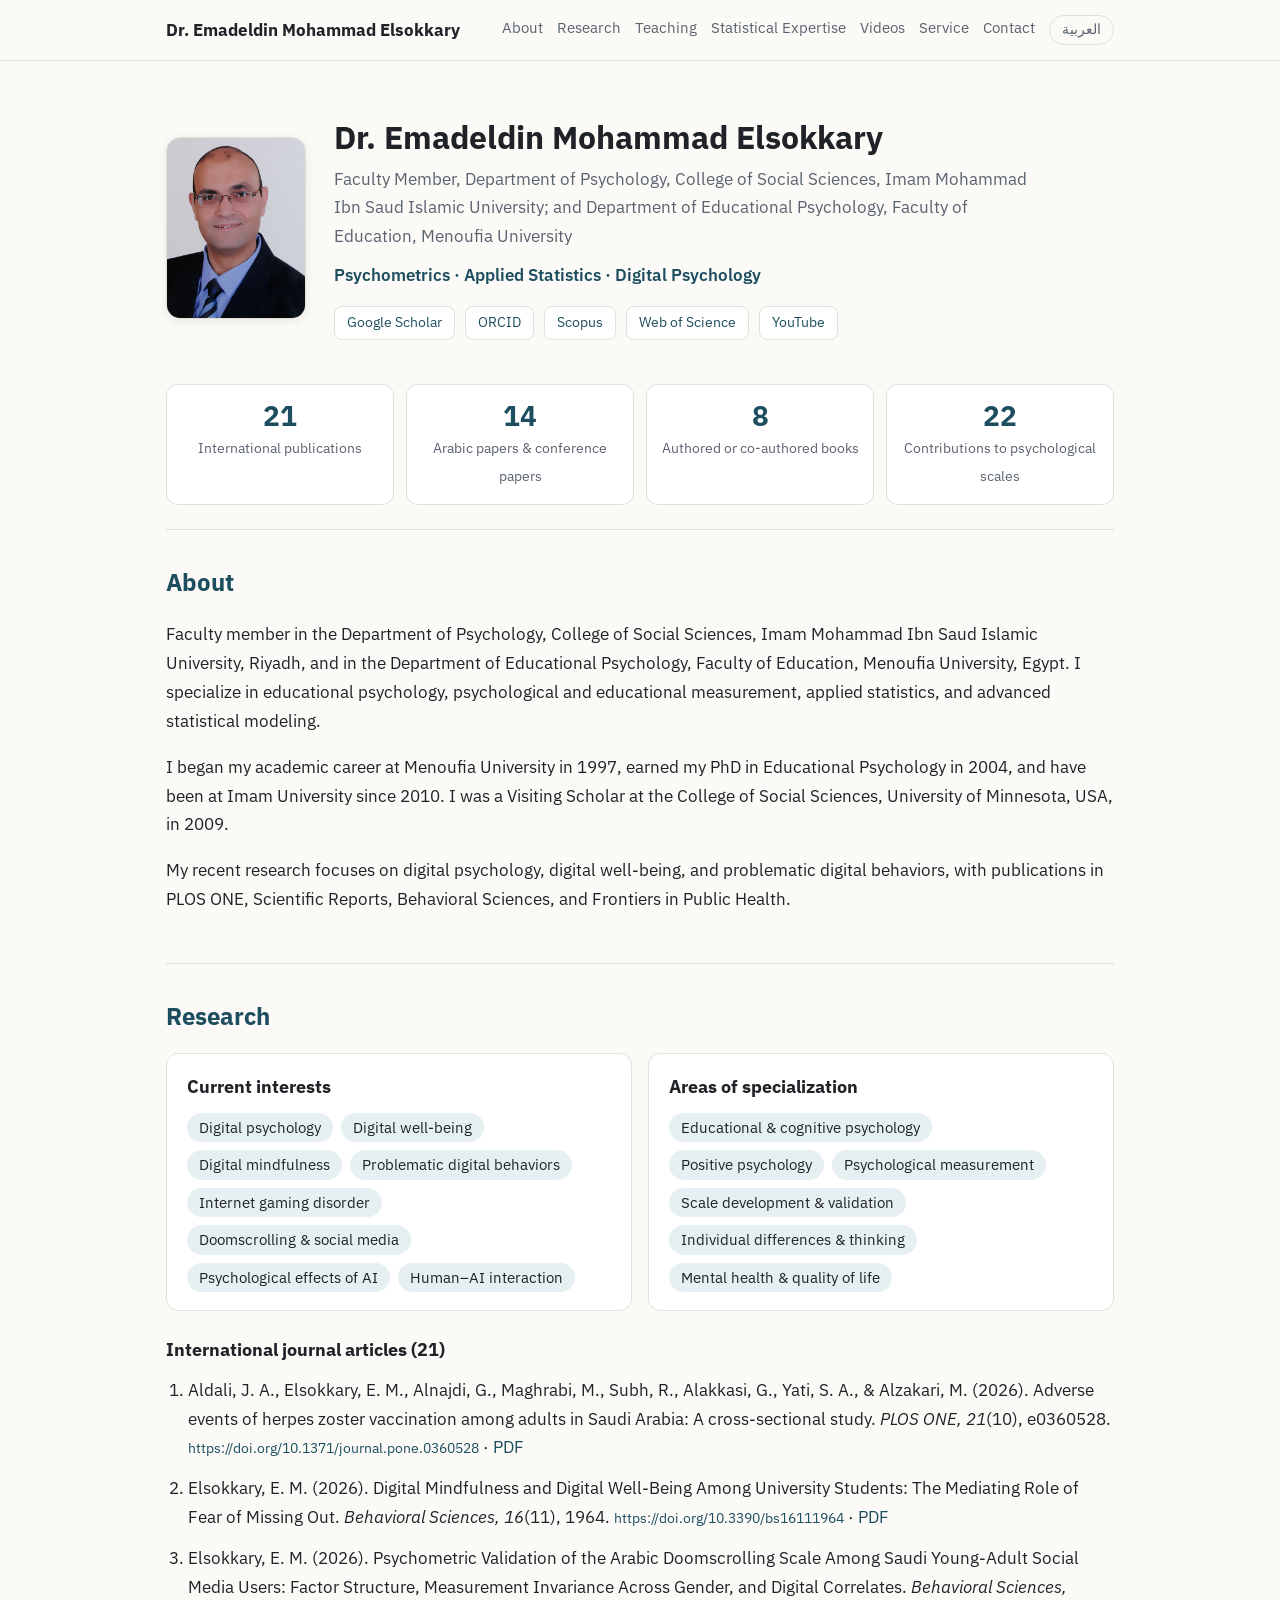
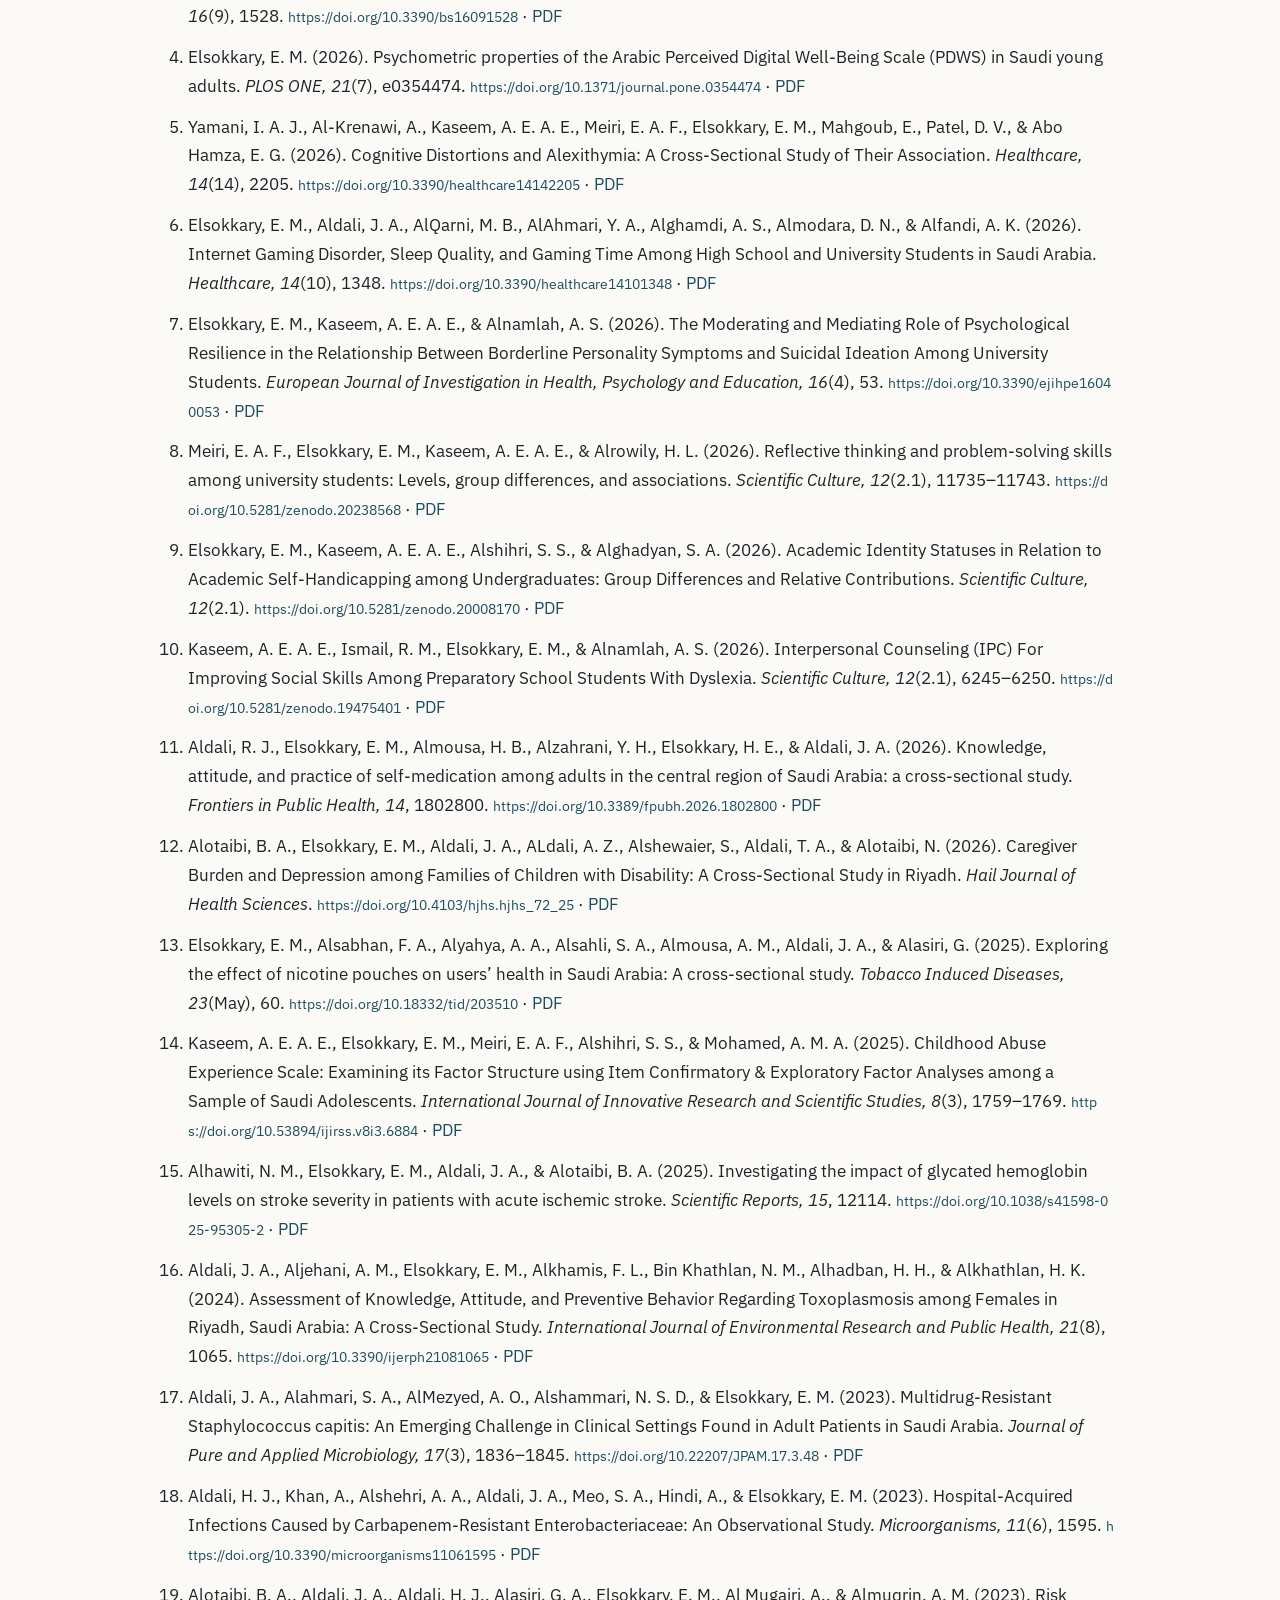
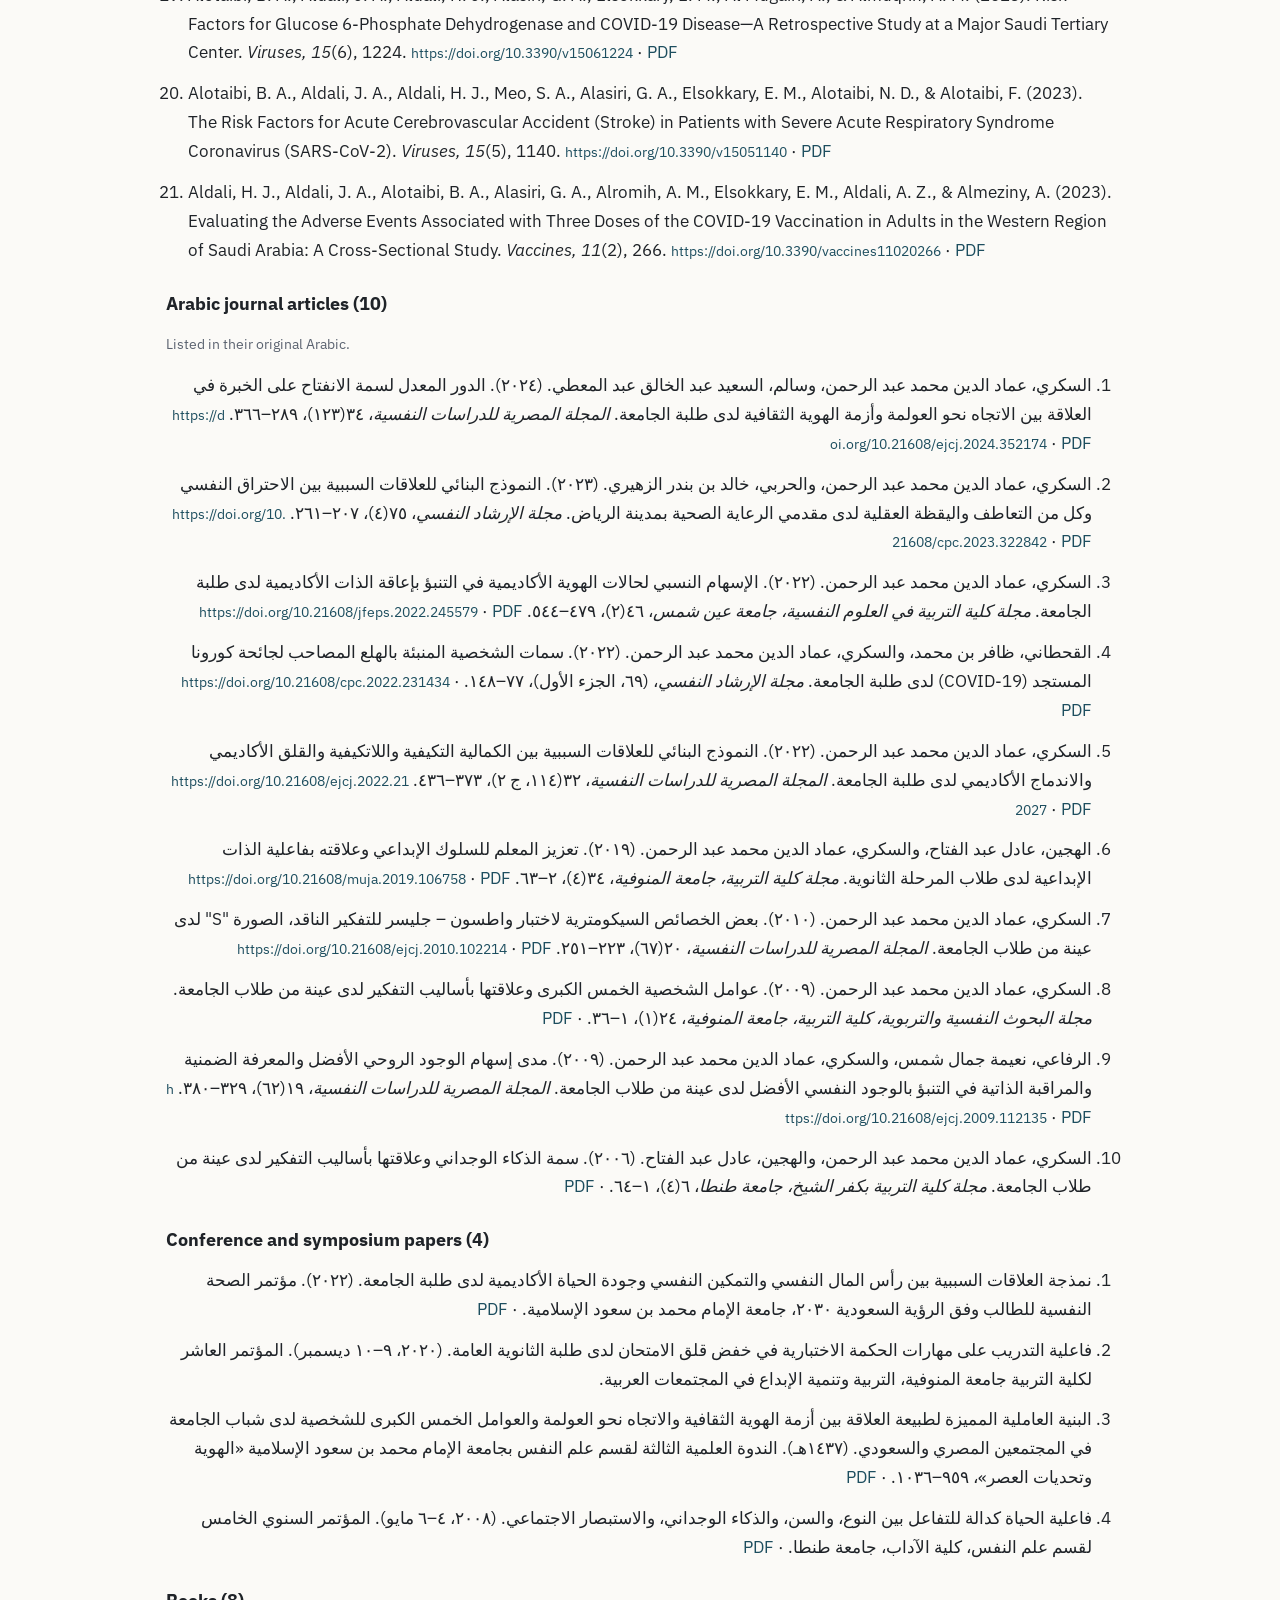
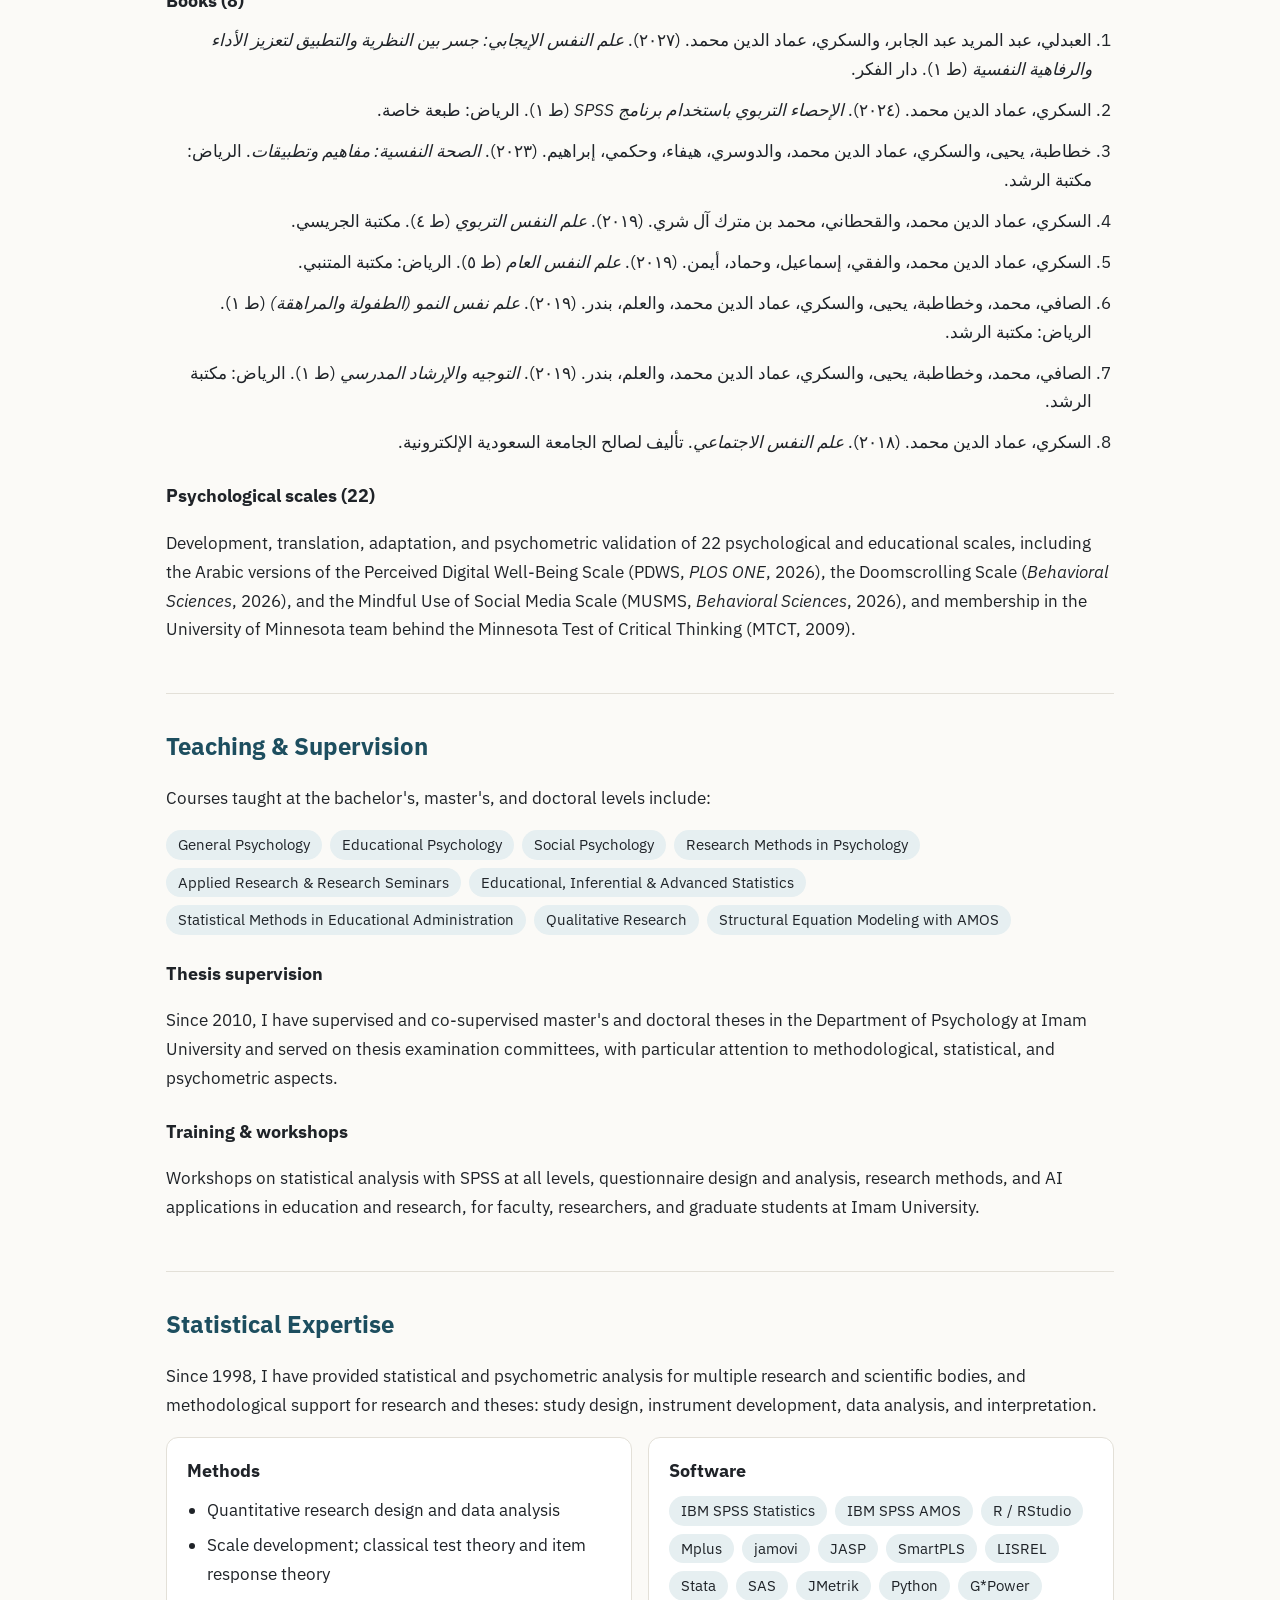
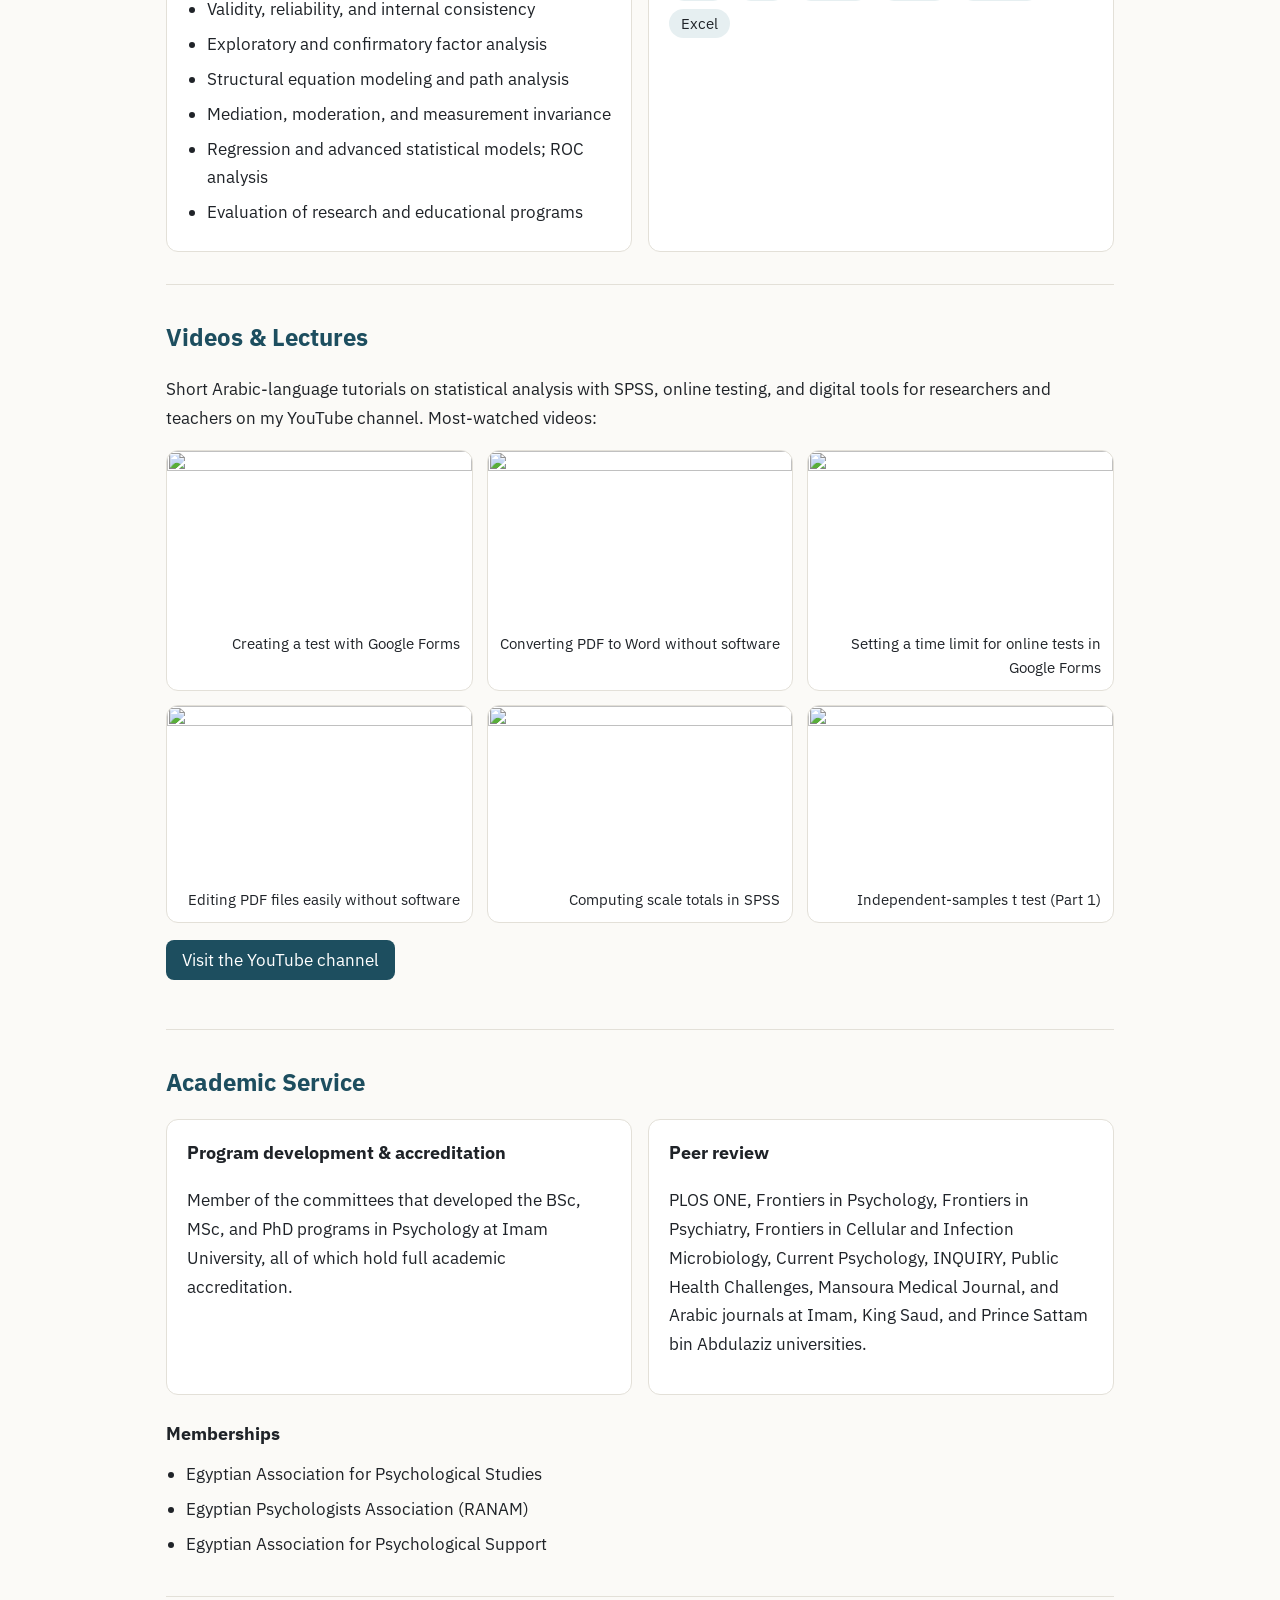
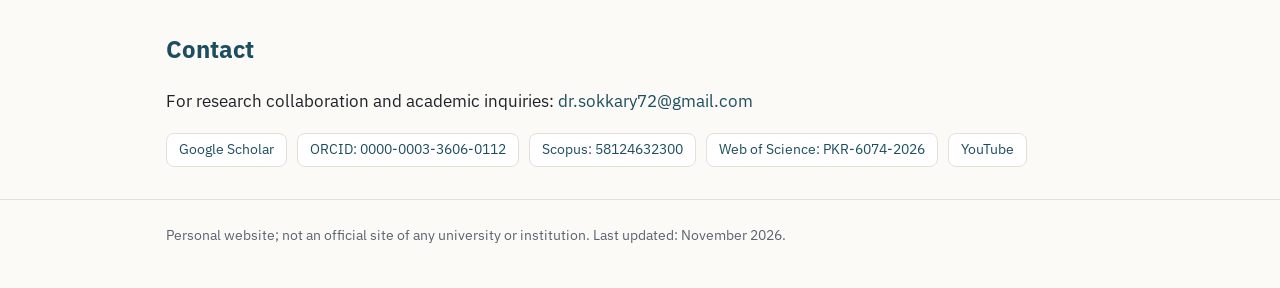
==== commit efd2fccb: "Add files via upload" ====
--- a/en/index.html
+++ b/en/index.html
@@ -80,7 +80,7 @@
 
   <h3>International journal articles (21)</h3>
   <ol class="pubs ltr" lang="en">
-    <li>Aldali, J. A., Elsokkary, E. M., Alnajdi, G., Maghrabi, M., Subh, R., Alakkasi, G., Yati, S. A., &amp; Alzakari, M. (2026). Adverse events of herpes zoster vaccination among adults in Saudi Arabia: A cross-sectional study. <i>PLOS ONE, 21</i>(10), e0360528. <a class="doi" href="https://doi.org/10.1371/journal.pone.0360528">https://doi.org/10.1371/journal.pone.0360528</a></li>
+    <li>Aldali, J. A., Elsokkary, E. M., Alnajdi, G., Maghrabi, M., Subh, R., Alakkasi, G., Yati, S. A., &amp; Alzakari, M. (2026). Adverse events of herpes zoster vaccination among adults in Saudi Arabia: A cross-sectional study. <i>PLOS ONE, 21</i>(10), e0360528. <a class="doi" href="https://doi.org/10.1371/journal.pone.0360528">https://doi.org/10.1371/journal.pone.0360528</a> · <a class="pdf" href="../papers/journal-pone-0360528.pdf" target="_blank" rel="noopener">PDF</a></li>
     <li>Elsokkary, E. M. (2026). Digital Mindfulness and Digital Well-Being Among University Students: The Mediating Role of Fear of Missing Out. <i>Behavioral Sciences, 16</i>(11), 1964. <a class="doi" href="https://doi.org/10.3390/bs16111964">https://doi.org/10.3390/bs16111964</a> · <a class="pdf" href="../papers/bs16111964.pdf" target="_blank" rel="noopener">PDF</a></li>
     <li>Elsokkary, E. M. (2026). Psychometric Validation of the Arabic Doomscrolling Scale Among Saudi Young-Adult Social Media Users: Factor Structure, Measurement Invariance Across Gender, and Digital Correlates. <i>Behavioral Sciences, 16</i>(9), 1528. <a class="doi" href="https://doi.org/10.3390/bs16091528">https://doi.org/10.3390/bs16091528</a> · <a class="pdf" href="../papers/bs16091528.pdf" target="_blank" rel="noopener">PDF</a></li>
     <li>Elsokkary, E. M. (2026). Psychometric properties of the Arabic Perceived Digital Well-Being Scale (PDWS) in Saudi young adults. <i>PLOS ONE, 21</i>(7), e0354474. <a class="doi" href="https://doi.org/10.1371/journal.pone.0354474">https://doi.org/10.1371/journal.pone.0354474</a> · <a class="pdf" href="../papers/journal-pone-0354474.pdf" target="_blank" rel="noopener">PDF</a></li>
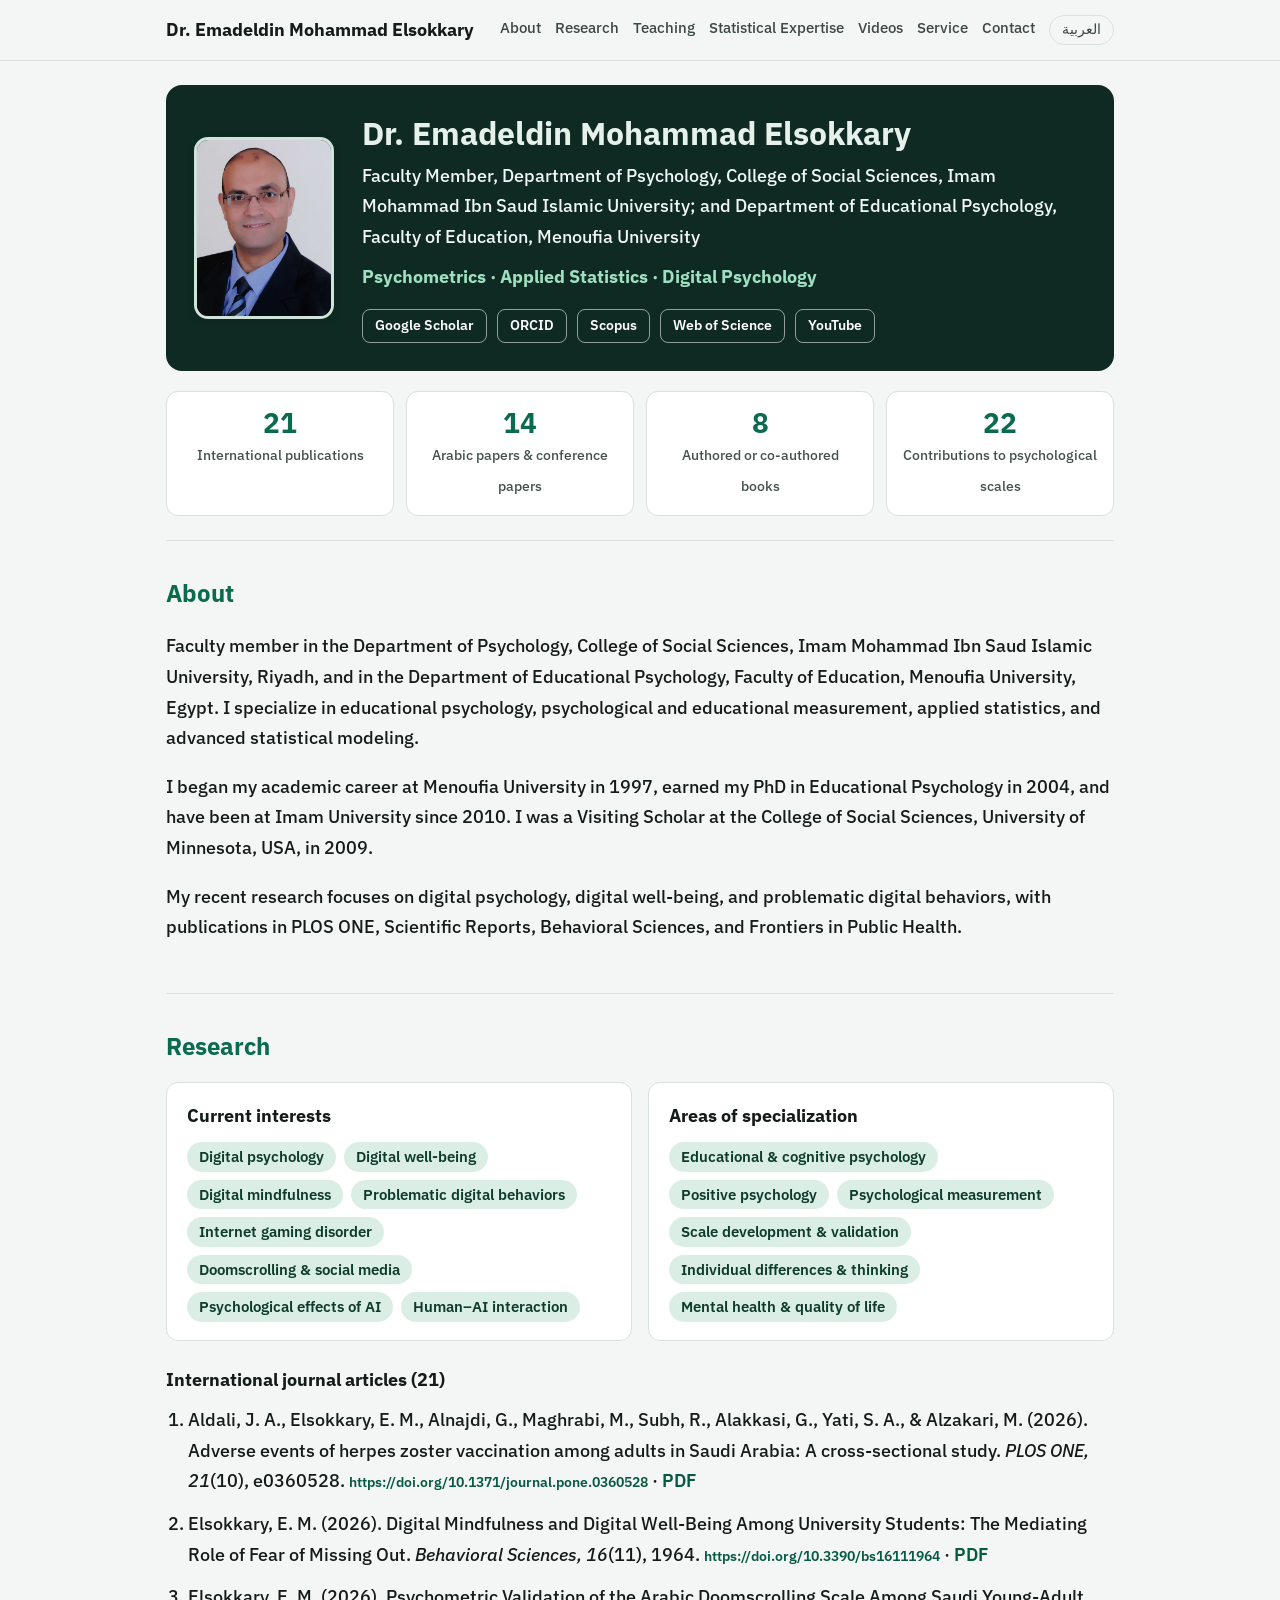
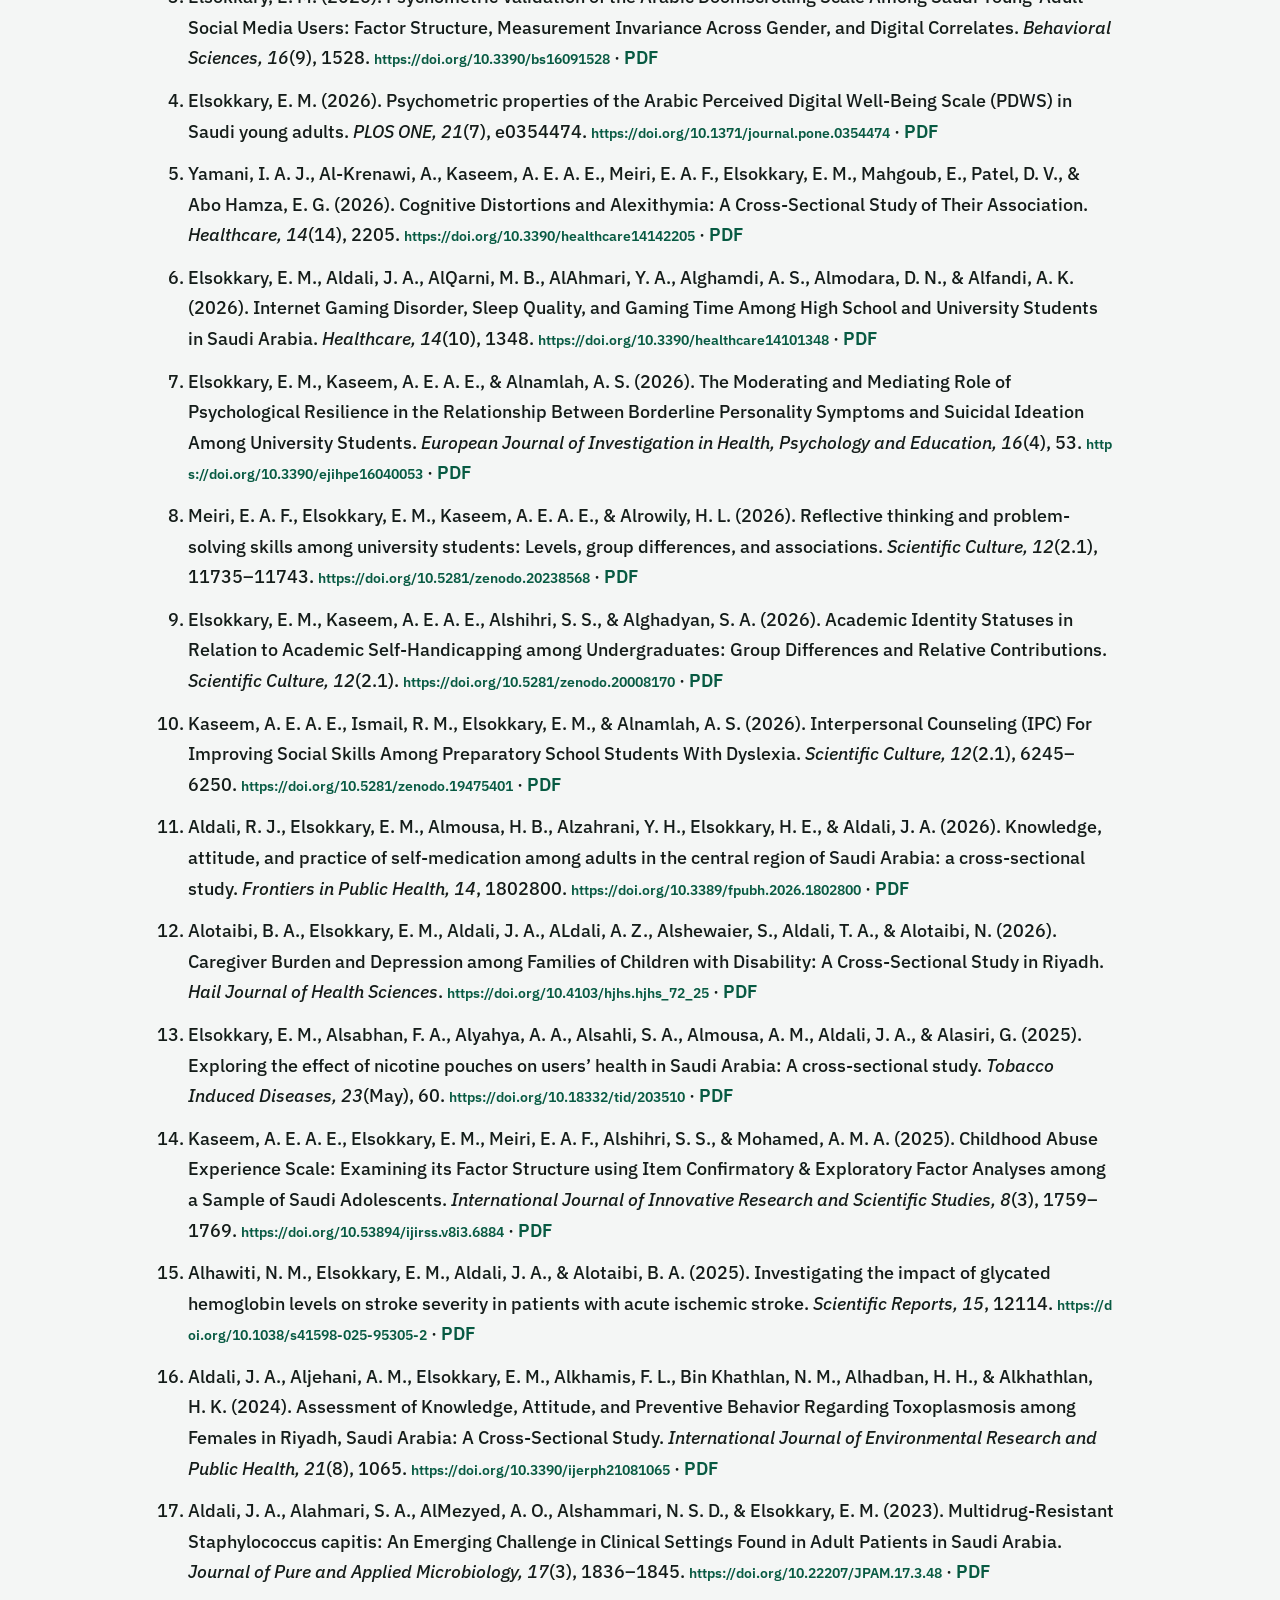
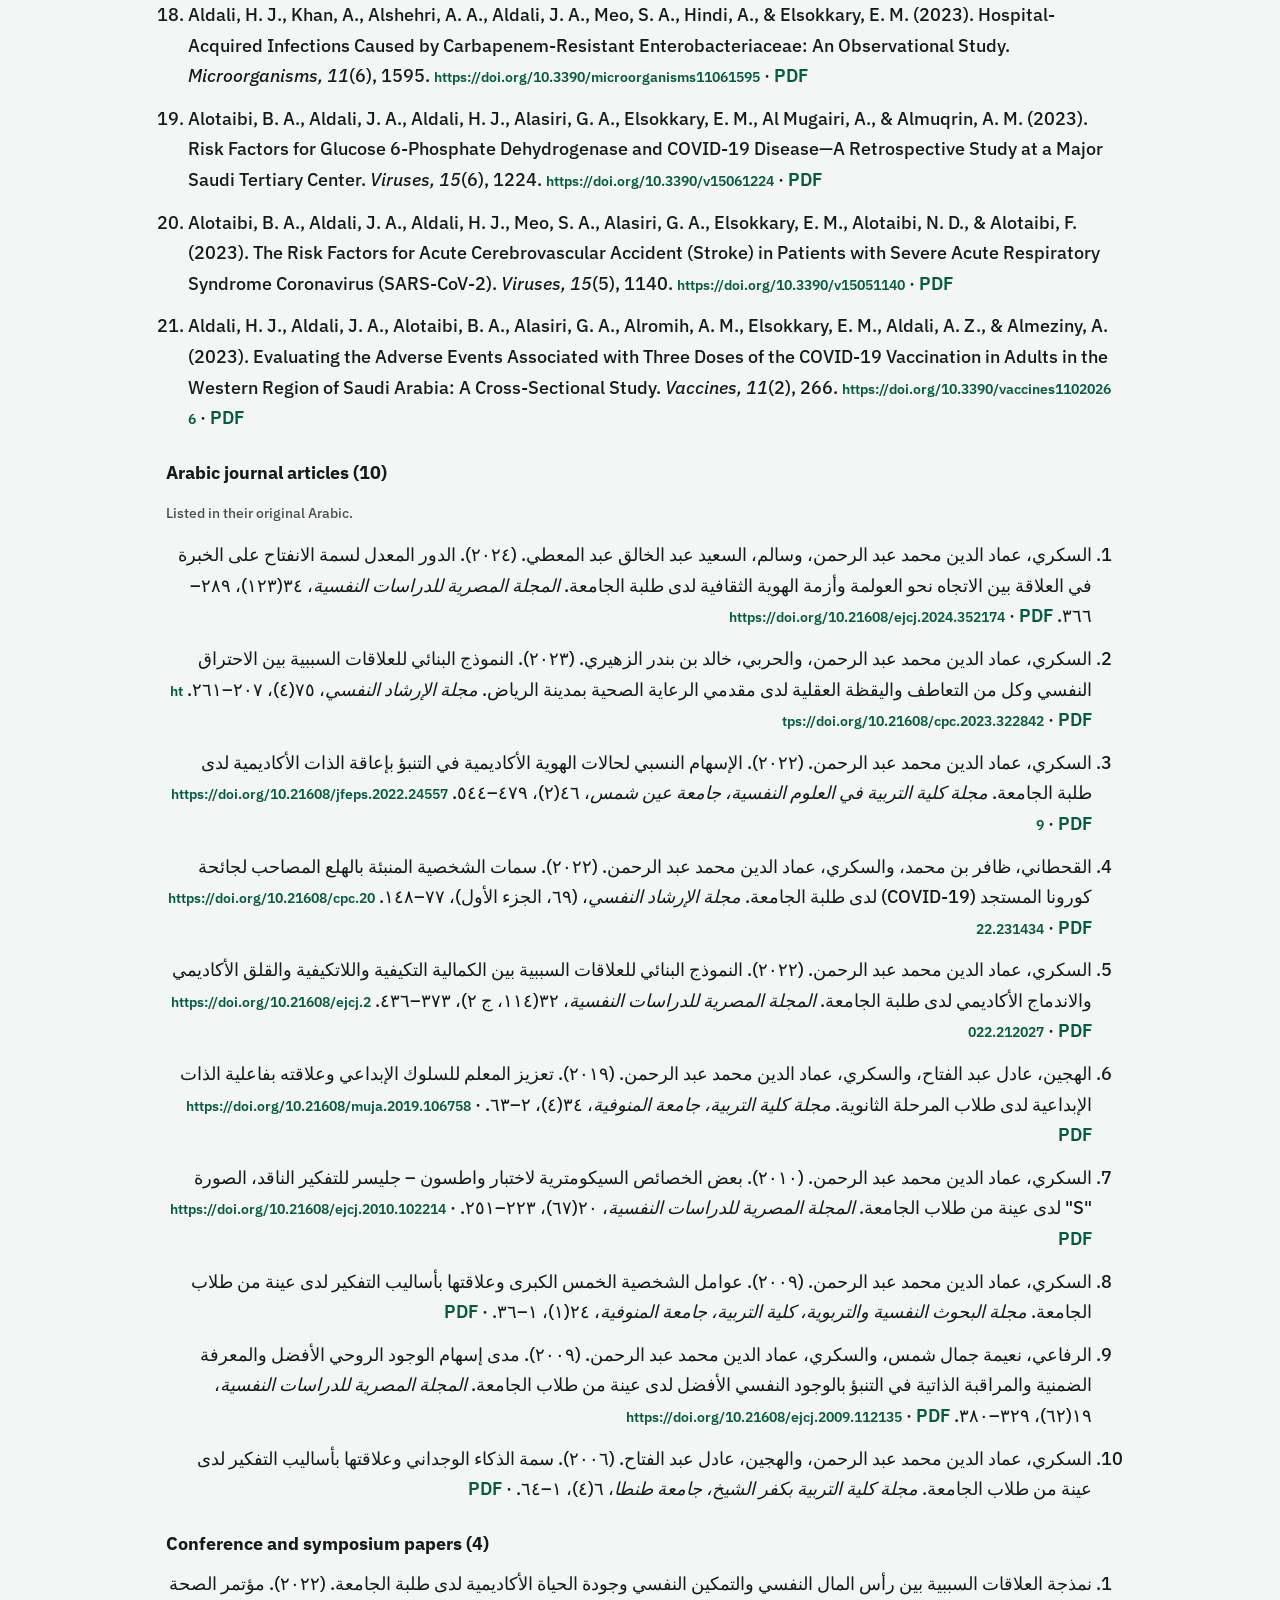
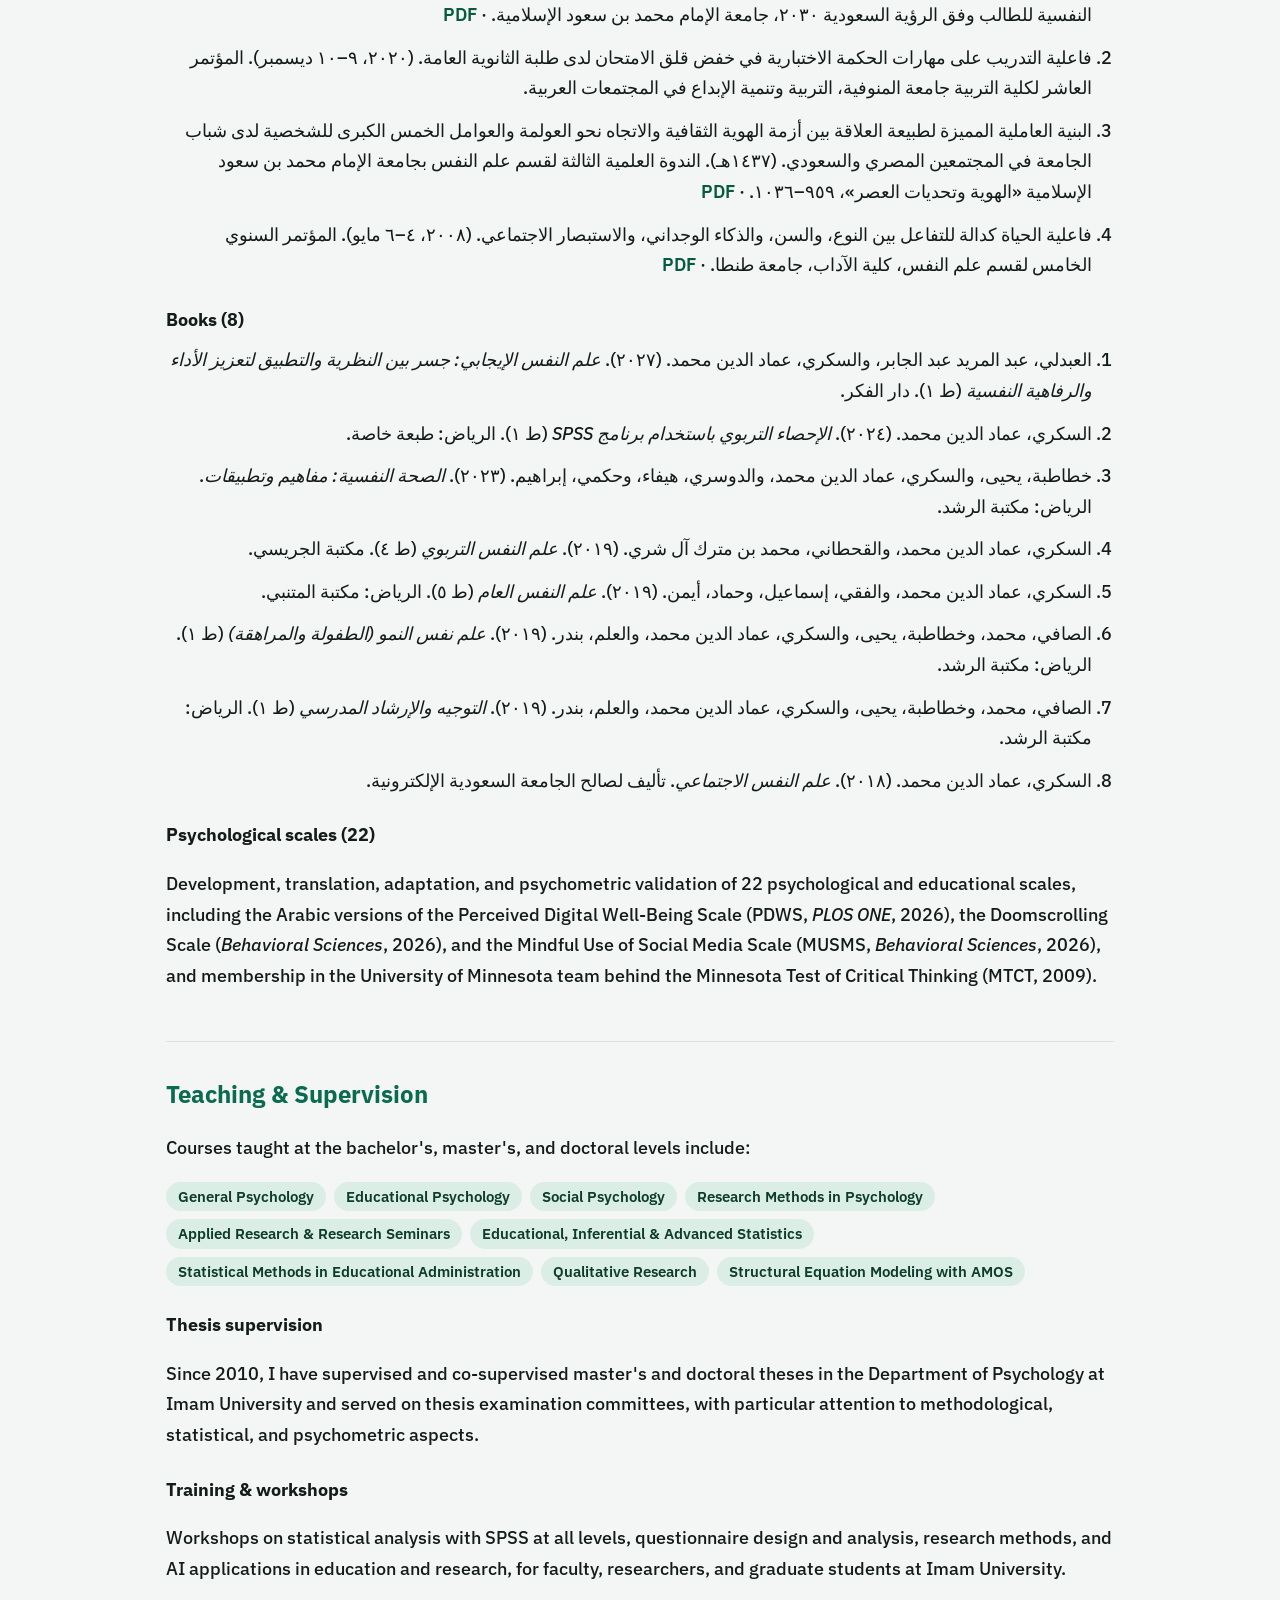
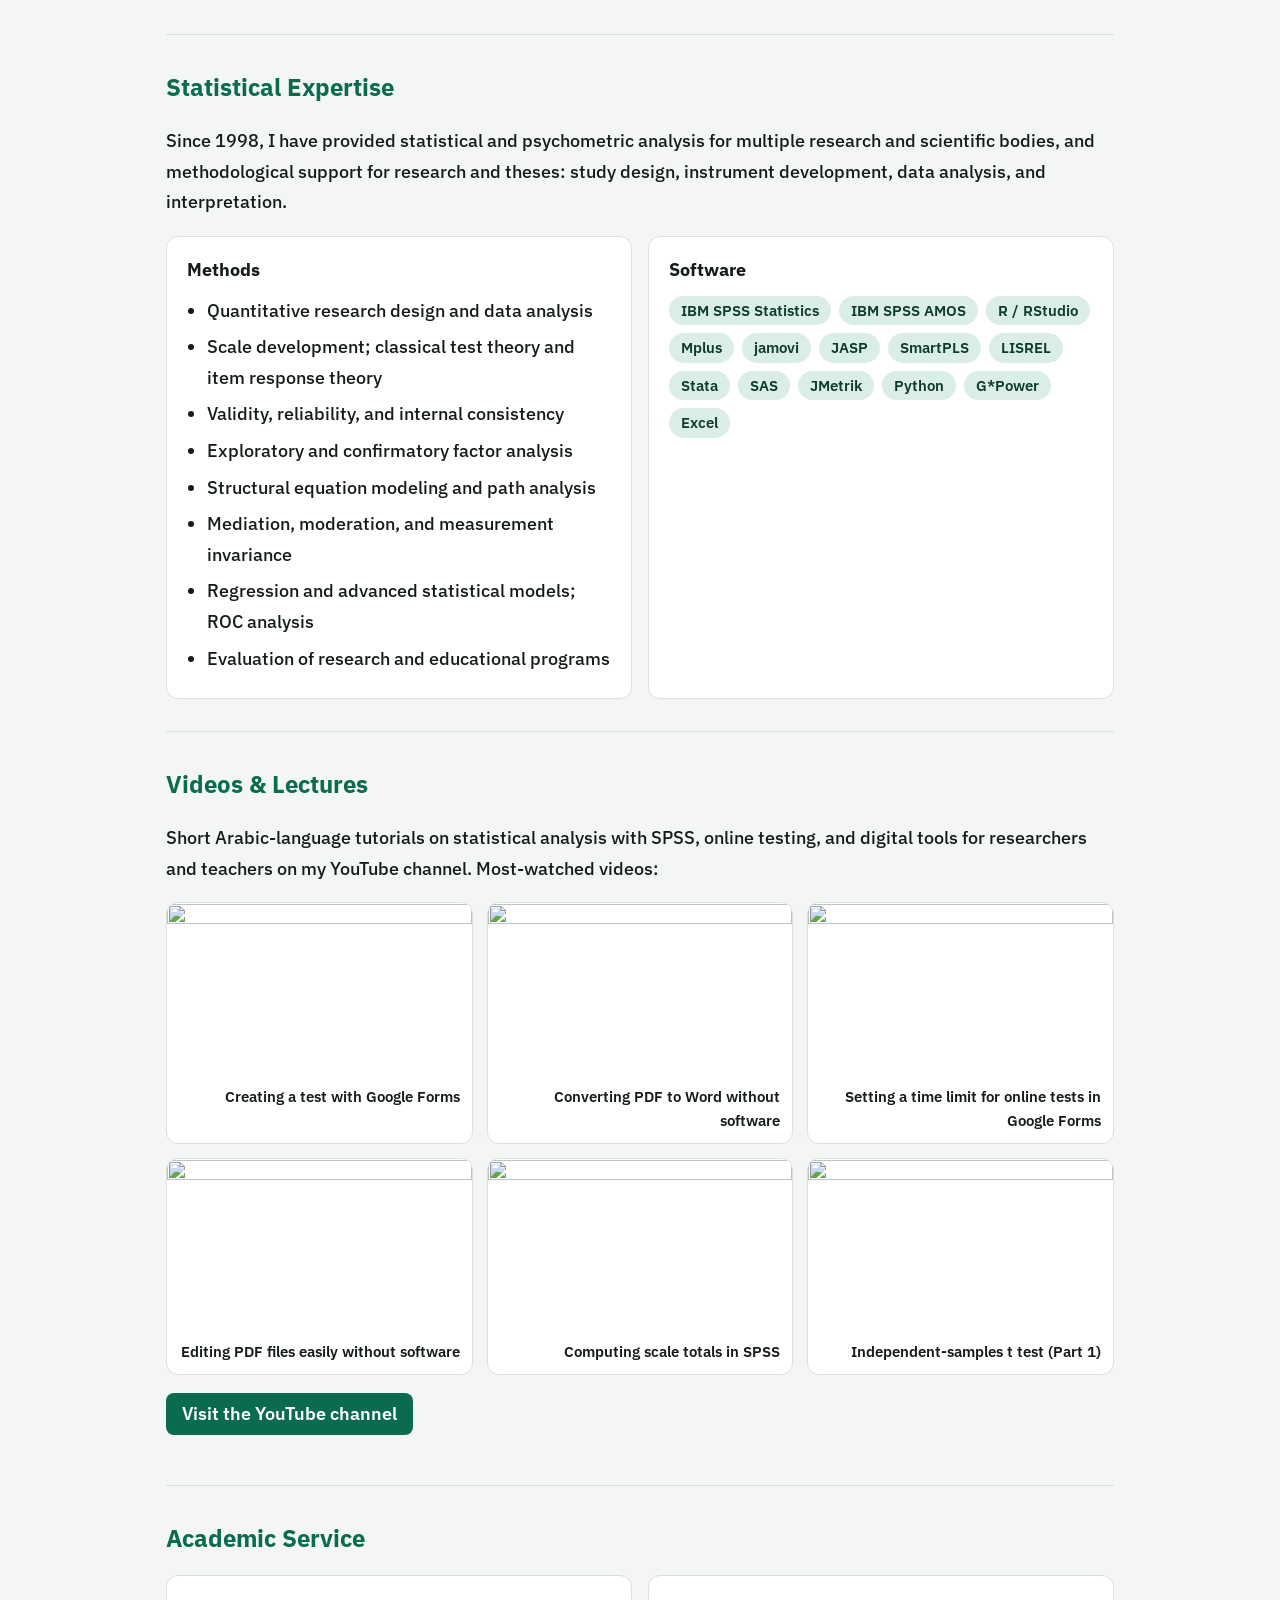
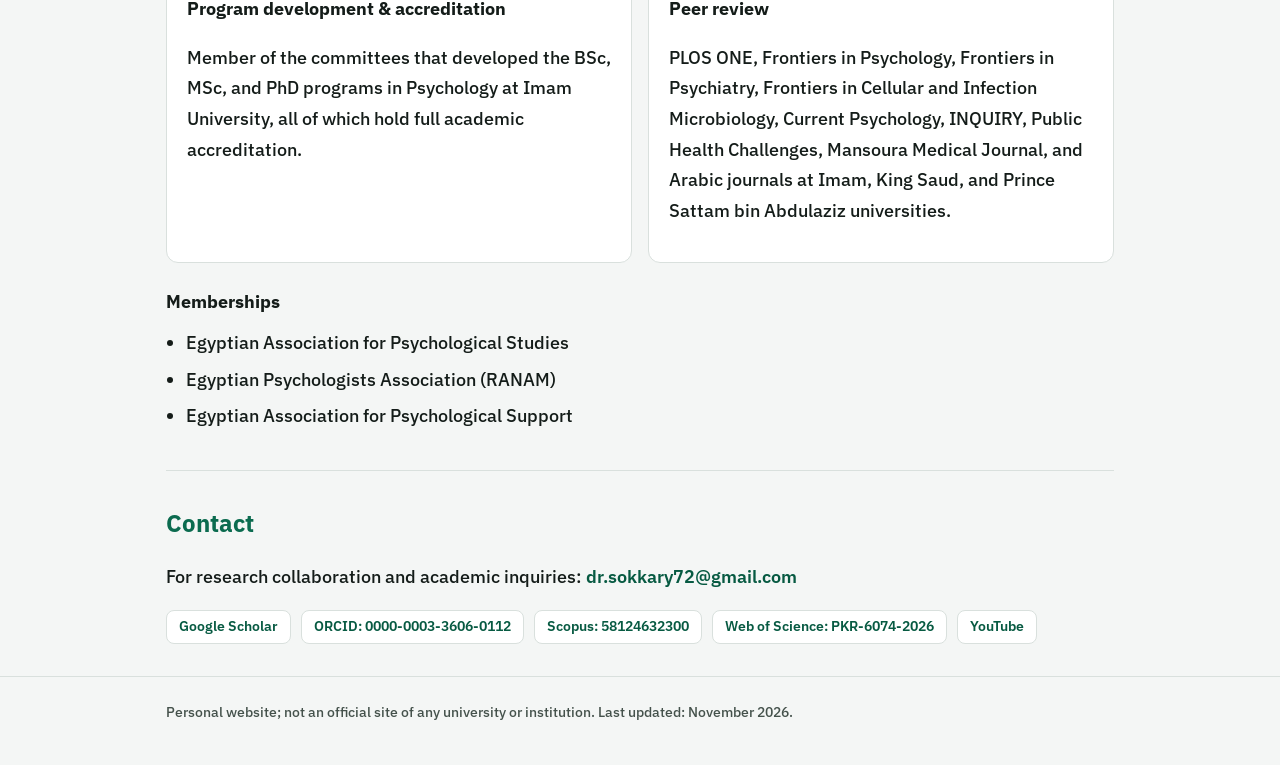
==== commit 21c2d955: "Add files via upload" ====
--- a/en/index.html
+++ b/en/index.html
@@ -8,7 +8,7 @@
 <link rel="alternate" hreflang="ar" href="../">
 <link rel="preconnect" href="https://fonts.googleapis.com">
 <link rel="preconnect" href="https://fonts.gstatic.com" crossorigin>
-<link href="https://fonts.googleapis.com/css2?family=IBM+Plex+Sans:wght@400;600;700&family=IBM+Plex+Sans+Arabic:wght@400;600;700&display=swap" rel="stylesheet">
+<link href="https://fonts.googleapis.com/css2?family=IBM+Plex+Sans:wght@400;600;700&family=Tajawal:wght@400;500;700;800&display=swap" rel="stylesheet">
 <link rel="stylesheet" href="../assets/style.css">
 </head>
 <body>
@@ -31,7 +31,7 @@
 
 <main class="wrap">
 
-<div class="hero">
+<div class="hero-band"><div class="hero">
   <img class="photo" src="../assets/photo.jpg" alt="Dr. Emadeldin Mohammad Elsokkary" width="140" height="182">
   <div>
     <h1>Dr. Emadeldin Mohammad Elsokkary</h1>
@@ -47,6 +47,7 @@
   </div>
 </div>
 
+</div>
 <div class="stats">
   <div class="stat"><b>21</b><span>International publications</span></div>
   <div class="stat"><b>14</b><span>Arabic papers &amp; conference papers</span></div>
--- a/assets/style.css
+++ b/assets/style.css
@@ -1,115 +1,142 @@
-:root {
-  --bg: #fbfaf7;
-  --surface: #ffffff;
-  --text: #1f2328;
-  --muted: #5b6370;
-  --accent: #1d4e5f;
-  --accent-soft: #e6eff1;
-  --border: #e3e0d8;
-  --max: 980px;
-}
-@media (prefers-color-scheme: dark) {
-  :root:not([data-theme="light"]) {
-    --bg: #14181b;
-    --surface: #1b2024;
-    --text: #e7e9ea;
-    --muted: #a3abb3;
-    --accent: #7fb7c6;
-    --accent-soft: #22323a;
-    --border: #2c3338;
-  }
-}
-* { box-sizing: border-box; }
-html { scroll-behavior: smooth; }
-body {
-  margin: 0;
-  background: var(--bg);
-  color: var(--text);
-  font-family: "IBM Plex Sans Arabic", "Segoe UI", Tahoma, sans-serif;
-  line-height: 1.85;
-  font-size: 17px;
-}
-html[lang="en"] body { font-family: "IBM Plex Sans", "Segoe UI", sans-serif; line-height: 1.7; }
-a { color: var(--accent); text-decoration: none; }
-a:hover { text-decoration: underline; }
-.wrap { max-width: var(--max); margin: 0 auto; padding: 0 16px; }
+:root {
+  --bg: #fbfaf7;
+  --surface: #ffffff;
+  --text: #1f2328;
+  --muted: #5b6370;
+  --accent: #1d4e5f;
+  --accent-soft: #e6eff1;
+  --border: #e3e0d8;
+  --max: 980px;
+}
+@media (prefers-color-scheme: dark) {
+  :root:not([data-theme="light"]) {
+    --bg: #14181b;
+    --surface: #1b2024;
+    --text: #e7e9ea;
+    --muted: #a3abb3;
+    --accent: #7fb7c6;
+    --accent-soft: #22323a;
+    --border: #2c3338;
+  }
+}
+* { box-sizing: border-box; }
+html { scroll-behavior: smooth; }
+body {
+  margin: 0;
+  background: var(--bg);
+  color: var(--text);
+  font-family: "IBM Plex Sans Arabic", "Segoe UI", Tahoma, sans-serif;
+  line-height: 1.85;
+  font-size: 17px;
+}
+html[lang="en"] body { font-family: "IBM Plex Sans", "Segoe UI", sans-serif; line-height: 1.7; }
+a { color: var(--accent); text-decoration: none; }
+a:hover { text-decoration: underline; }
+.wrap { max-width: var(--max); margin: 0 auto; padding: 0 16px; }
+
+/* header */
+header.site {
+  position: sticky; top: 0; z-index: 10;
+  background: color-mix(in srgb, var(--bg) 92%, transparent);
+  backdrop-filter: blur(6px);
+  border-bottom: 1px solid var(--border);
+}
+header.site .wrap { display: flex; align-items: center; gap: 16px; min-height: 60px; flex-wrap: wrap; }
+.brand { font-weight: 700; color: var(--text); }
+nav.main { display: flex; gap: 14px; flex-wrap: wrap; font-size: 15px; margin-inline-start: auto; }
+nav.main a { color: var(--muted); }
+nav.main a:hover { color: var(--accent); }
+.lang { border: 1px solid var(--border); border-radius: 999px; padding: 2px 12px; font-size: 14px; }
+
+/* hero */
+.hero { padding: 56px 0 36px; display: flex; gap: 28px; align-items: center; flex-wrap: wrap; }
+.mono {
+  width: 112px; height: 112px; border-radius: 50%;
+  background: var(--accent); color: #fff; display: grid; place-items: center;
+  font-size: 40px; font-weight: 700; flex: none;
+}
+.photo {
+  width: 140px; height: 182px; object-fit: cover; object-position: center top;
+  border-radius: 14px; border: 1px solid var(--border); flex: none;
+  box-shadow: 0 2px 10px rgba(0,0,0,.08);
+}
+.hero h1 { margin: 0 0 6px; font-size: 32px; line-height: 1.3; }
+.hero .role { margin: 0; color: var(--muted); max-width: 720px; }
+.hero .tag { margin: 10px 0 0; font-weight: 600; color: var(--accent); }
+.ids { display: flex; gap: 10px; flex-wrap: wrap; margin-top: 16px; }
+.ids a { border: 1px solid var(--border); background: var(--surface); border-radius: 8px; padding: 4px 12px; font-size: 14px; }
+
+/* stats */
+.stats { display: grid; grid-template-columns: repeat(4, 1fr); gap: 12px; margin: 8px 0 24px; }
+.stat { background: var(--surface); border: 1px solid var(--border); border-radius: 12px; padding: 14px; text-align: center; }
+.stat b { display: block; font-size: 28px; color: var(--accent); line-height: 1.2; }
+.stat span { font-size: 14px; color: var(--muted); }
+@media (max-width: 640px) { .stats { grid-template-columns: repeat(2, 1fr); } .hero h1 { font-size: 26px; } }
+
+/* sections */
+section { padding: 32px 0; border-top: 1px solid var(--border); scroll-margin-top: 70px; }
+section h2 { font-size: 24px; margin: 0 0 16px; color: var(--accent); }
+section h3 { font-size: 18px; margin: 24px 0 10px; }
+.card { background: var(--surface); border: 1px solid var(--border); border-radius: 12px; padding: 18px 20px; }
+.grid2 { display: grid; grid-template-columns: 1fr 1fr; gap: 16px; }
+@media (max-width: 720px) { .grid2 { grid-template-columns: 1fr; } }
+.chips { display: flex; flex-wrap: wrap; gap: 8px; padding: 0; margin: 0; list-style: none; }
+.chips li { background: var(--accent-soft); border-radius: 999px; padding: 2px 12px; font-size: 15px; }
+
+/* publications */
+ol.pubs { padding-inline-start: 22px; margin: 0; }
+ol.pubs li { margin-bottom: 12px; }
+ol.pubs li .doi { font-size: 14px; word-break: break-all; }
+.ltr { direction: ltr; text-align: left; }
+.rtl { direction: rtl; text-align: right; }
+ol.pubs.ltr { padding-inline-start: 0; padding-left: 22px; }
+
+/* tables */
+.tbl { width: 100%; border-collapse: collapse; font-size: 15px; }
+.tbl th, .tbl td { border-bottom: 1px solid var(--border); padding: 8px 6px; text-align: start; vertical-align: top; }
+.tbl th { color: var(--muted); font-weight: 600; }
+.tbl-wrap { overflow-x: auto; }
+
+ul.plain { padding-inline-start: 20px; margin: 0; }
+ul.plain li { margin-bottom: 6px; }
+.note { color: var(--muted); font-size: 14px; }
+
+/* videos */
+.vgrid { display: grid; grid-template-columns: repeat(3, 1fr); gap: 14px; margin: 16px 0; }
+@media (max-width: 760px) { .vgrid { grid-template-columns: repeat(2, 1fr); } }
+@media (max-width: 480px) { .vgrid { grid-template-columns: 1fr; } }
+.vcard { display: block; background: var(--surface); border: 1px solid var(--border); border-radius: 12px; overflow: hidden; color: var(--text); }
+.vcard:hover { text-decoration: none; border-color: var(--accent); }
+.vcard img { width: 100%; height: auto; aspect-ratio: 16 / 9; object-fit: cover; display: block; }
+.vcard span { display: block; padding: 10px 12px; font-size: 15px; line-height: 1.6; }
+.btn { display: inline-block; background: var(--accent); color: #fff; border-radius: 8px; padding: 6px 16px; }
+.btn:hover { text-decoration: none; opacity: .9; }
+
+footer { border-top: 1px solid var(--border); padding: 24px 0 40px; color: var(--muted); font-size: 14px; }
+
+/* ---- theme ---- */
+body { font-family: "Tajawal", "Segoe UI", Tahoma, sans-serif; font-size: 18px; line-height: 1.9; }
+html[lang="en"] body { font-family: "IBM Plex Sans", "Segoe UI", sans-serif; }
+.hero-band { background: var(--hero); color: var(--hero-fg); border-radius: 16px; padding: 28px 28px; margin-top: 24px; }
+.hero-band .hero { padding: 0; }
+.hero-band .role { color: var(--hero-fg); opacity: .85; }
+.hero-band .tag { color: var(--gold); }
+.hero-band .ids a { background: transparent; color: var(--hero-fg); border-color: color-mix(in srgb, var(--hero-fg) 35%, transparent); }
+.photo { border: 3px solid var(--gold); }
+.stats { margin-top: 20px; }
+.stat b { color: var(--accent); }
+
+:root { --bg:#f4f6f5; --surface:#fff; --text:#1f2a26; --muted:#6b7a74; --accent:#0b6b4f; --accent-soft:#e7f3ee; --border:#e3e8e6; --hero:#0f2a22; --hero-fg:#e6f1ec; --gold:#cfe3db; }
 
-/* header */
-header.site {
-  position: sticky; top: 0; z-index: 10;
-  background: color-mix(in srgb, var(--bg) 92%, transparent);
-  backdrop-filter: blur(6px);
-  border-bottom: 1px solid var(--border);
-}
-header.site .wrap { display: flex; align-items: center; gap: 16px; min-height: 60px; flex-wrap: wrap; }
-.brand { font-weight: 700; color: var(--text); }
-nav.main { display: flex; gap: 14px; flex-wrap: wrap; font-size: 15px; margin-inline-start: auto; }
-nav.main a { color: var(--muted); }
-nav.main a:hover { color: var(--accent); }
-.lang { border: 1px solid var(--border); border-radius: 999px; padding: 2px 12px; font-size: 14px; }
-
-/* hero */
-.hero { padding: 56px 0 36px; display: flex; gap: 28px; align-items: center; flex-wrap: wrap; }
-.mono {
-  width: 112px; height: 112px; border-radius: 50%;
-  background: var(--accent); color: #fff; display: grid; place-items: center;
-  font-size: 40px; font-weight: 700; flex: none;
-}
-.photo {
-  width: 140px; height: 182px; object-fit: cover; object-position: center top;
-  border-radius: 14px; border: 1px solid var(--border); flex: none;
-  box-shadow: 0 2px 10px rgba(0,0,0,.08);
-}
-.hero h1 { margin: 0 0 6px; font-size: 32px; line-height: 1.3; }
-.hero .role { margin: 0; color: var(--muted); max-width: 720px; }
-.hero .tag { margin: 10px 0 0; font-weight: 600; color: var(--accent); }
-.ids { display: flex; gap: 10px; flex-wrap: wrap; margin-top: 16px; }
-.ids a { border: 1px solid var(--border); background: var(--surface); border-radius: 8px; padding: 4px 12px; font-size: 14px; }
-
-/* stats */
-.stats { display: grid; grid-template-columns: repeat(4, 1fr); gap: 12px; margin: 8px 0 24px; }
-.stat { background: var(--surface); border: 1px solid var(--border); border-radius: 12px; padding: 14px; text-align: center; }
-.stat b { display: block; font-size: 28px; color: var(--accent); line-height: 1.2; }
-.stat span { font-size: 14px; color: var(--muted); }
-@media (max-width: 640px) { .stats { grid-template-columns: repeat(2, 1fr); } .hero h1 { font-size: 26px; } }
-
-/* sections */
-section { padding: 32px 0; border-top: 1px solid var(--border); scroll-margin-top: 70px; }
-section h2 { font-size: 24px; margin: 0 0 16px; color: var(--accent); }
-section h3 { font-size: 18px; margin: 24px 0 10px; }
-.card { background: var(--surface); border: 1px solid var(--border); border-radius: 12px; padding: 18px 20px; }
-.grid2 { display: grid; grid-template-columns: 1fr 1fr; gap: 16px; }
-@media (max-width: 720px) { .grid2 { grid-template-columns: 1fr; } }
-.chips { display: flex; flex-wrap: wrap; gap: 8px; padding: 0; margin: 0; list-style: none; }
-.chips li { background: var(--accent-soft); border-radius: 999px; padding: 2px 12px; font-size: 15px; }
-
-/* publications */
-ol.pubs { padding-inline-start: 22px; margin: 0; }
-ol.pubs li { margin-bottom: 12px; }
-ol.pubs li .doi { font-size: 14px; word-break: break-all; }
-.ltr { direction: ltr; text-align: left; }
-.rtl { direction: rtl; text-align: right; }
-ol.pubs.ltr { padding-inline-start: 0; padding-left: 22px; }
-
-/* tables */
-.tbl { width: 100%; border-collapse: collapse; font-size: 15px; }
-.tbl th, .tbl td { border-bottom: 1px solid var(--border); padding: 8px 6px; text-align: start; vertical-align: top; }
-.tbl th { color: var(--muted); font-weight: 600; }
-.tbl-wrap { overflow-x: auto; }
-
-ul.plain { padding-inline-start: 20px; margin: 0; }
-ul.plain li { margin-bottom: 6px; }
-.note { color: var(--muted); font-size: 14px; }
-
-/* videos */
-.vgrid { display: grid; grid-template-columns: repeat(3, 1fr); gap: 14px; margin: 16px 0; }
-@media (max-width: 760px) { .vgrid { grid-template-columns: repeat(2, 1fr); } }
-@media (max-width: 480px) { .vgrid { grid-template-columns: 1fr; } }
-.vcard { display: block; background: var(--surface); border: 1px solid var(--border); border-radius: 12px; overflow: hidden; color: var(--text); }
-.vcard:hover { text-decoration: none; border-color: var(--accent); }
-.vcard img { width: 100%; height: auto; aspect-ratio: 16 / 9; object-fit: cover; display: block; }
-.vcard span { display: block; padding: 10px 12px; font-size: 15px; line-height: 1.6; }
-.btn { display: inline-block; background: var(--accent); color: #fff; border-radius: 8px; padding: 6px 16px; }
-.btn:hover { text-decoration: none; opacity: .9; }
-
-footer { border-top: 1px solid var(--border); padding: 24px 0 40px; color: var(--muted); font-size: 14px; }
+/* ---- contrast boost (user feedback 22-11-2026) ---- */
+:root { --text:#141c19; --muted:#45524c; --border:#d9e0dd; }
+body { font-weight: 500; color: var(--text); }
+b, strong, h1, h2, h3, .brand { font-weight: 800; }
+nav.main a { color: #3b4843; font-weight: 500; }
+.hero-band .role { opacity: 1; color: #f2f8f5; }
+.hero-band .tag { color: #9fe0c2; font-weight: 700; }
+.hero-band .ids a { color: #fff; border-color: rgba(255,255,255,.55); font-weight: 600; }
+.stat span, .note { color: var(--muted); font-weight: 500; }
+.chips li { background: #dbeee5; color: #0d3b2d; font-weight: 600; }
+ol.pubs li { color: var(--text); }
+a { color: #075a42; font-weight: 600; }
